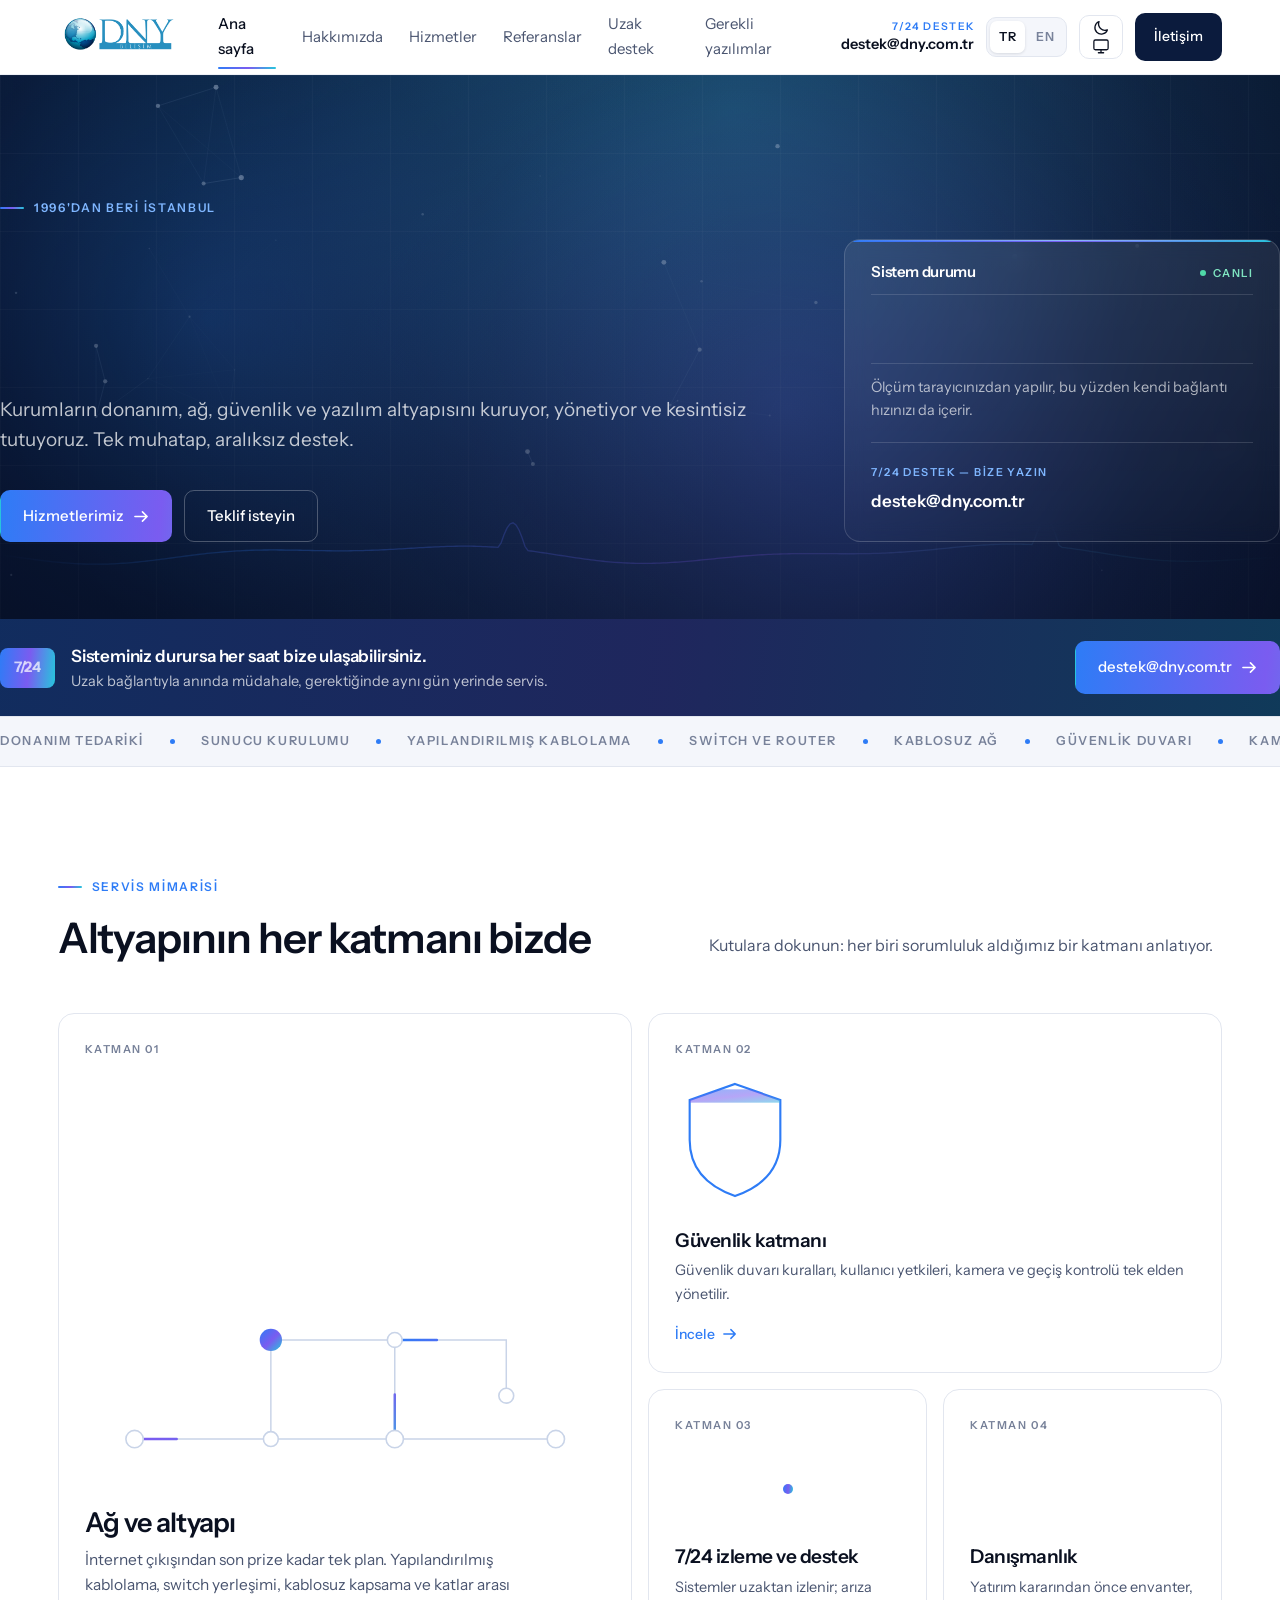
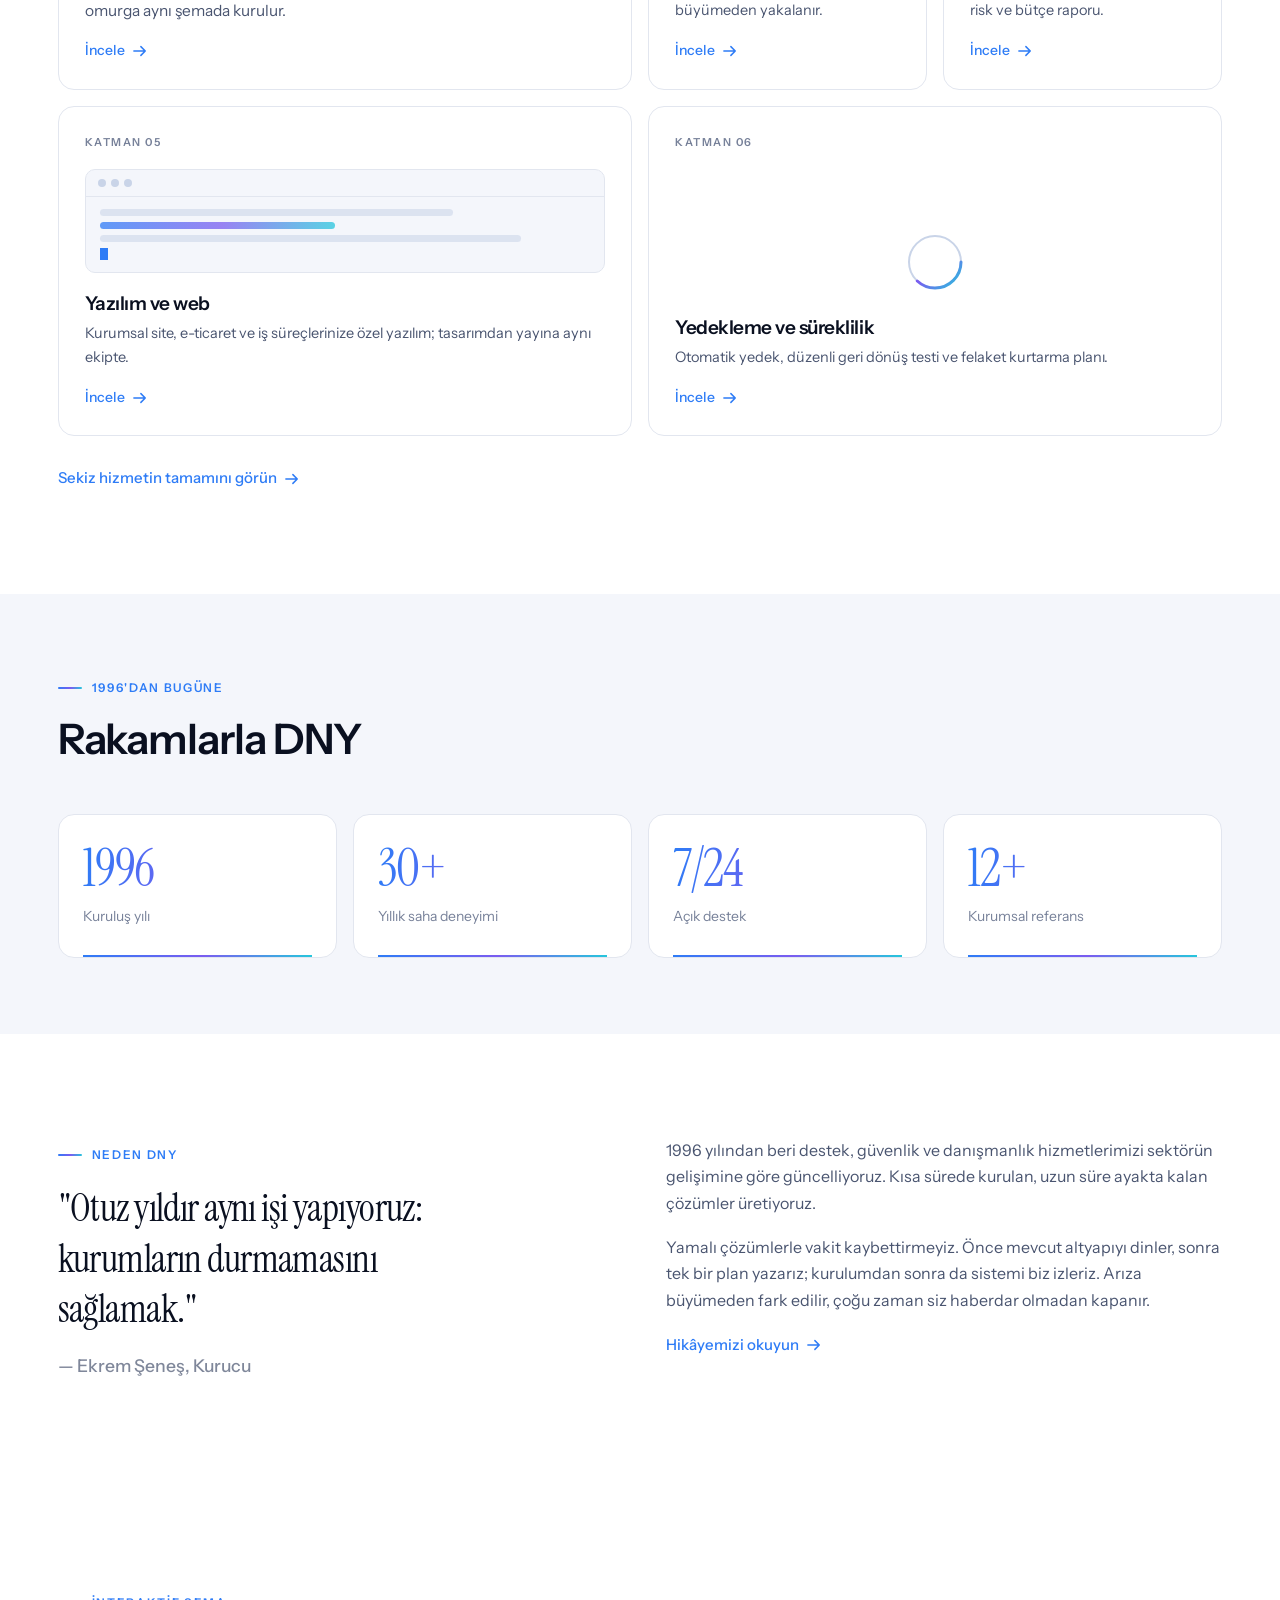
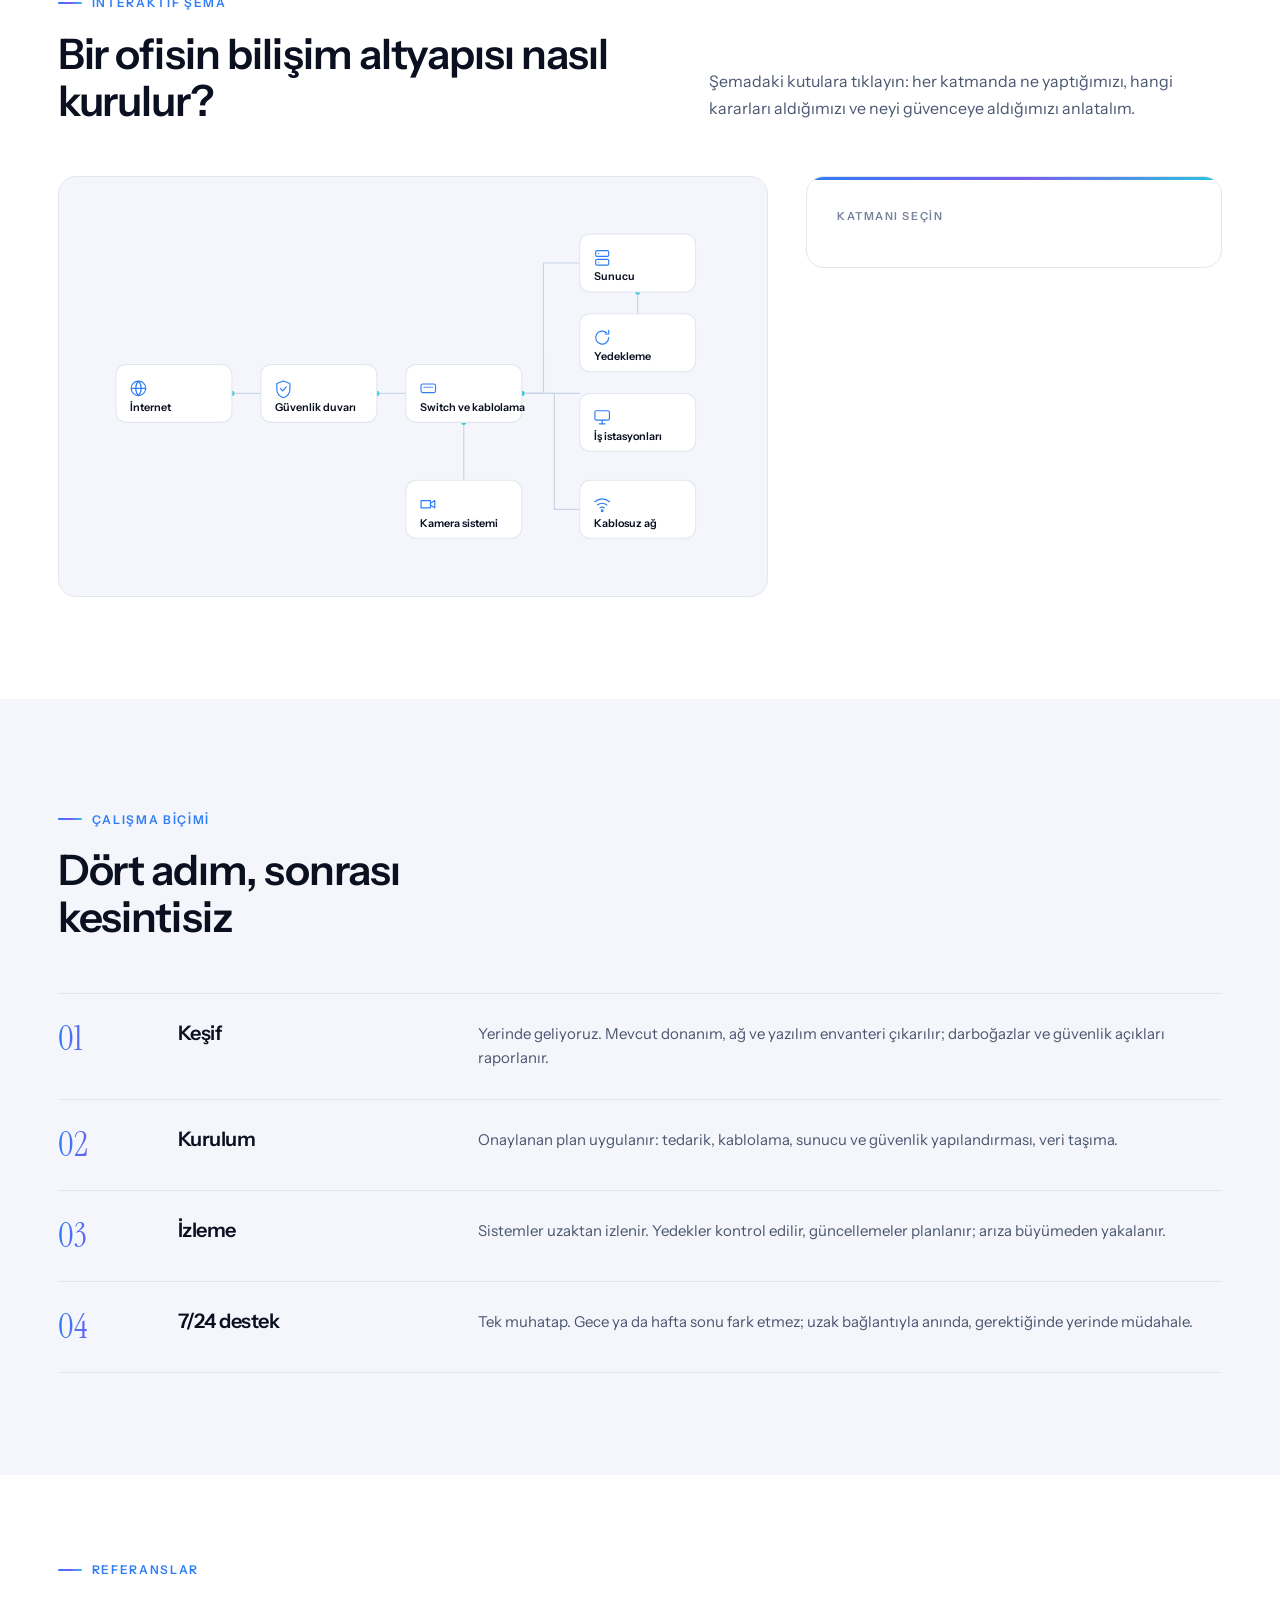
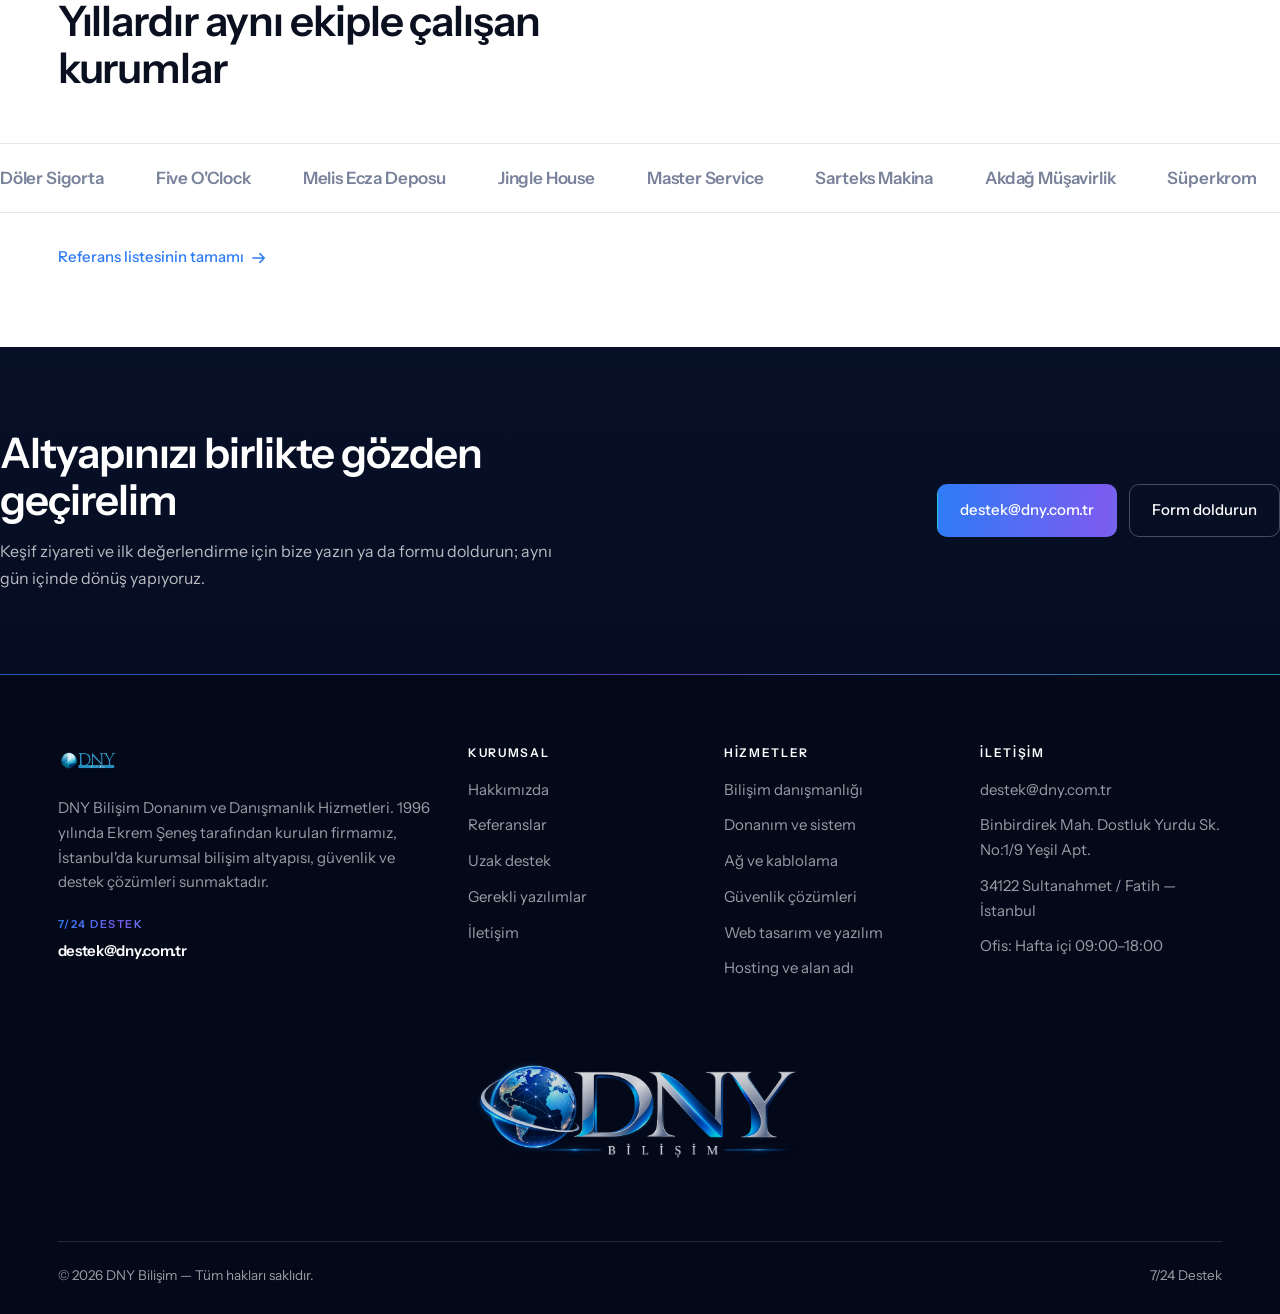
==== index.html @ bfa55104 "first commit" ====
<!DOCTYPE html>
<html lang="tr">
<head>
<meta charset="UTF-8">
<meta name="viewport" content="width=device-width, initial-scale=1, viewport-fit=cover">
<title>DNY Bilişim — Kurumsal bilişim, güvenlik ve destek çözümleri | İstanbul</title>
<meta name="description" content="1996'dan beri kurumların donanım, ağ, güvenlik ve yazılım altyapısını kuruyor, yönetiyor ve kesintisiz tutuyoruz. 7/24 teknik destek. İstanbul.">
<link rel="canonical" href="https://dny.com.tr/">
<link rel="alternate" hreflang="tr" href="https://dny.com.tr/">
<link rel="alternate" hreflang="en" href="https://dny.com.tr/?lang=en">
<link rel="alternate" hreflang="x-default" href="https://dny.com.tr/">
<meta property="og:title" content="DNY Bilişim — Başarılı işler, güvenle başlar">
<meta property="og:description" content="1996'dan beri kurumsal bilişim altyapısı, güvenlik ve 7/24 teknik destek.">
<meta property="og:type" content="website">
<meta name="color-scheme" content="light dark">
<script>(function(){var l=null;try{l=new URLSearchParams(location.search).get('lang')}catch(e){}
if(!l){try{l=localStorage.getItem('dny-lang')}catch(e){}}
if(l!=='en'&&l!=='tr'){l='tr'}
document.documentElement.setAttribute('lang',l);
if(l==='en'){document.documentElement.classList.add('i18n-wait');
setTimeout(function(){document.documentElement.classList.remove('i18n-wait')},1500)}})();</script>
<script>(function(){var m=null;try{m=localStorage.getItem('dny-theme')}catch(e){}
if(m!=='light'&&m!=='dark'){m='system'}
var d=m==='dark';
if(m==='system'){try{d=window.matchMedia('(prefers-color-scheme: dark)').matches}catch(e){d=false}}
var r=document.documentElement;r.setAttribute('data-theme-mode',m);r.setAttribute('data-theme',d?'dark':'light')})();</script>
<link rel="icon" href="assets/favicon.svg" type="image/svg+xml">
<link rel="preconnect" href="https://fonts.googleapis.com">
<link rel="preconnect" href="https://fonts.gstatic.com" crossorigin>
<link href="https://fonts.googleapis.com/css2?family=Instrument+Sans:ital,wght@0,400..700;1,400..700&family=Instrument+Serif:ital@0;1&display=swap" rel="stylesheet">
<link rel="stylesheet" href="assets/style.css">
</head>
<body>
<div class="progress"></div>

<header class="header">
  <div class="wrap header__in">
    <a href="index.html" class="brand" aria-label="DNY Bilişim — ana sayfa">
      <img src="assets/dny.png" alt="DNY Bilişim" style="height: 64px; width: auto;" data-logo data-logo-alt="assets/ardeko.png">
      <span class="brand__fallback" data-logo-fallback hidden><i></i>DNY</span>
    </a>
    <nav class="mainnav" aria-label="Ana menü">
      <a href="index.html" aria-current="page">Ana sayfa</a>
      <a href="hakkimizda.html">Hakkımızda</a>
      <a href="hizmetler.html">Hizmetler</a>
      <a href="referanslar.html">Referanslar</a>
      <a href="uzak-destek.html">Uzak destek</a>
      <a href="gerekli-yazilimlar.html">Gerekli yazılımlar</a>
    </nav>
    <div class="header__right">
      <a href="mailto:destek@dny.com.tr" class="header__mail"><span>7/24 destek</span>destek@dny.com.tr</a>
      <div class="langswitch" role="group" aria-label="Dil / Language">
        <button type="button" data-lang="tr" aria-pressed="true">TR</button>
        <button type="button" data-lang="en" aria-pressed="false">EN</button>
      </div>
      <button class="themetoggle" type="button" aria-label="Tema: sistem ayarı">
        <svg class="moon" viewBox="0 0 24 24" fill="none" stroke="currentColor" stroke-width="1.7" stroke-linecap="round" stroke-linejoin="round"><path d="M20.5 14.6A8.6 8.6 0 019.4 3.5a8.6 8.6 0 1011.1 11.1z"/></svg>
        <svg class="sys" viewBox="0 0 24 24" fill="none" stroke="currentColor" stroke-width="1.7" stroke-linecap="round" stroke-linejoin="round"><rect x="2.5" y="4" width="19" height="13" rx="2"/><path d="M8.5 21h7M12 17v4"/></svg>
        <svg class="sun" viewBox="0 0 24 24" fill="none" stroke="currentColor" stroke-width="1.7" stroke-linecap="round"><circle cx="12" cy="12" r="4.2"/><path d="M12 2.4v2.3M12 19.3v2.3M4.2 4.2l1.7 1.7M18.1 18.1l1.7 1.7M2.4 12h2.3M19.3 12h2.3M4.2 19.8l1.7-1.7M18.1 5.9l1.7-1.7"/></svg>
      </button>
      <a href="iletisim.html" class="btn btn--primary">İletişim</a>
      <button class="hamburger" aria-label="Menüyü aç" aria-expanded="false"><i></i><i></i><i></i></button>
    </div>
  </div>
</header>

<nav class="drawer" aria-label="Mobil menü">
  <a class="drawer__link" href="index.html">Ana sayfa <svg viewBox="0 0 16 16" fill="none"><path d="M1 8h13M9 3l5 5-5 5" stroke="currentColor" stroke-width="1.6" stroke-linecap="round" stroke-linejoin="round"/></svg></a>
  <a class="drawer__link" href="hakkimizda.html">Hakkımızda <svg viewBox="0 0 16 16" fill="none"><path d="M1 8h13M9 3l5 5-5 5" stroke="currentColor" stroke-width="1.6" stroke-linecap="round" stroke-linejoin="round"/></svg></a>
  <a class="drawer__link" href="hizmetler.html">Hizmetler <svg viewBox="0 0 16 16" fill="none"><path d="M1 8h13M9 3l5 5-5 5" stroke="currentColor" stroke-width="1.6" stroke-linecap="round" stroke-linejoin="round"/></svg></a>
  <a class="drawer__link" href="referanslar.html">Referanslar <svg viewBox="0 0 16 16" fill="none"><path d="M1 8h13M9 3l5 5-5 5" stroke="currentColor" stroke-width="1.6" stroke-linecap="round" stroke-linejoin="round"/></svg></a>
  <a class="drawer__link" href="uzak-destek.html">Uzak destek <svg viewBox="0 0 16 16" fill="none"><path d="M1 8h13M9 3l5 5-5 5" stroke="currentColor" stroke-width="1.6" stroke-linecap="round" stroke-linejoin="round"/></svg></a>
  <a class="drawer__link" href="gerekli-yazilimlar.html">Gerekli yazılımlar <svg viewBox="0 0 16 16" fill="none"><path d="M1 8h13M9 3l5 5-5 5" stroke="currentColor" stroke-width="1.6" stroke-linecap="round" stroke-linejoin="round"/></svg></a>
  <a class="drawer__link" href="iletisim.html">İletişim <svg viewBox="0 0 16 16" fill="none"><path d="M1 8h13M9 3l5 5-5 5" stroke="currentColor" stroke-width="1.6" stroke-linecap="round" stroke-linejoin="round"/></svg></a>
  <div class="drawer__foot">
    <a href="mailto:destek@dny.com.tr" class="btn btn--grad">7/24 destek: destek@dny.com.tr</a>
    <a href="iletisim.html" class="btn btn--ghost">Teklif isteyin</a>
  </div>
  <div class="drawer__meta">
    Binbirdirek Mah. Dostluk Yurdu Sk. No:1/9<br>
    34122 Sultanahmet / Fatih — İstanbul
  </div>
</nav>

<aside class="rail" aria-hidden="true">
  <div class="rail__line"></div>
  <div class="rail__fill"></div>
  <div class="rail__dot"></div>
  <div class="rail__sec"><b>Başlangıç</b></div>
</aside>

<main class="fade">

  <!-- KAHRAMAN -->
  <section class="hero on-dark" data-rail="Başlangıç">
    <canvas class="aurora" data-signal aria-hidden="true"></canvas>
    <div class="wrap hero__in">
      <div class="hero__grid">
        <div>
          <span class="eyebrow">1996'dan beri İstanbul</span>
          <h1><span class="mask"><span>Başarılı işler,</span></span><span class="mask mask--2"><span>güvenle başlar.</span></span></h1>
          <p class="lead">Kurumların donanım, ağ, güvenlik ve yazılım altyapısını kuruyor, yönetiyor ve kesintisiz tutuyoruz. Tek muhatap, aralıksız destek.</p>
          <div class="hero__cta">
            <a href="hizmetler.html" class="btn btn--grad">Hizmetlerimiz
              <svg viewBox="0 0 16 16" fill="none"><path d="M1 8h13M9 3l5 5-5 5" stroke="currentColor" stroke-width="1.7" stroke-linecap="round" stroke-linejoin="round"/></svg></a>
            <a href="iletisim.html" class="btn btn--ghost-light">Teklif isteyin</a>
          </div>
        </div>

        <aside class="hero__panel" data-reveal="150" data-status>
          <span class="scan" aria-hidden="true"></span>
          <div class="status__head">
            <h3>Sistem durumu</h3>
            <span class="status__live"><i></i>canlı</span>
          </div>
          <div class="status__rows"></div>
          <canvas class="status__chart" aria-hidden="true"></canvas>
          <p class="status__note">Ölçüm tarayıcınızdan yapılır, bu yüzden kendi bağlantı hızınızı da içerir.</p>
          <hr>
          <a class="mail" href="mailto:destek@dny.com.tr"><small>7/24 destek — bize yazın</small>destek@dny.com.tr</a>
        </aside>
      </div>
    </div>
  </section>

  <!-- 7/24 ŞERİDİ -->
  <section class="support">
    <div class="wrap support__in">
      <div class="support__txt">
        <span class="support__badge">7/24</span>
        <span>
          <strong>Sisteminiz durursa her saat bize ulaşabilirsiniz.</strong>
          <span>Uzak bağlantıyla anında müdahale, gerektiğinde aynı gün yerinde servis.</span>
        </span>
      </div>
      <a href="mailto:destek@dny.com.tr" class="btn btn--grad">destek@dny.com.tr
        <svg viewBox="0 0 16 16" fill="none"><path d="M1 8h13M9 3l5 5-5 5" stroke="currentColor" stroke-width="1.7" stroke-linecap="round" stroke-linejoin="round"/></svg></a>
    </div>
  </section>

  <div class="marquee marquee--tags" aria-hidden="true">
    <div class="marquee__track"><span>donanım tedariki</span><span>sunucu kurulumu</span><span>yapılandırılmış kablolama</span><span>switch ve router</span><span>kablosuz ağ</span><span>güvenlik duvarı</span><span>kamera sistemleri</span><span>geçiş kontrol</span><span>7/24 teknik destek</span><span>uzak bağlantı</span><span>yerinde servis</span><span>web tasarım</span><span>e-ticaret</span><span>kurumsal e-posta</span><span>hosting</span><span>alan adı</span><span>yedekleme</span><span>felaket kurtarma</span><span>donanım tedariki</span><span>sunucu kurulumu</span><span>yapılandırılmış kablolama</span><span>switch ve router</span><span>kablosuz ağ</span><span>güvenlik duvarı</span><span>kamera sistemleri</span><span>geçiş kontrol</span><span>7/24 teknik destek</span><span>uzak bağlantı</span><span>yerinde servis</span><span>web tasarım</span><span>e-ticaret</span><span>kurumsal e-posta</span><span>hosting</span><span>alan adı</span><span>yedekleme</span><span>felaket kurtarma</span></div>
  </div>

  <!-- BENTO SERVİS MİMARİSİ -->
  <section class="section" data-rail="Hizmetler">
    <div class="wrap">
      <div class="head head--split" data-reveal>
        <div>
          <span class="eyebrow">Servis mimarisi</span>
          <h2>Altyapının her katmanı bizde</h2>
        </div>
        <p>Kutulara dokunun: her biri sorumluluk aldığımız bir katmanı anlatıyor.</p>
      </div>

      <div class="bento">

        <article class="tile tile--hero" data-reveal>
          <span class="tile__badge">Katman 01</span>
          <div class="tile__art art-net">
            <svg viewBox="0 0 420 170" aria-hidden="true"><defs><linearGradient id="tileGrad" x1="0" y1="0" x2="1" y2="1"><stop offset="0%" stop-color="#2E7CF6"/><stop offset="52%" stop-color="#7A5CF0"/><stop offset="100%" stop-color="#26C6DC"/></linearGradient></defs>
              <path class="edge" d="M40 130 H150 V50 H250 V130 H380"/>
              <path class="edge" d="M150 130 H250"/>
              <path class="edge" d="M250 50 H340 V95"/>
              <path class="beam" d="M40 130 H150 V50 H250 V130 H380"/>
              <path class="beam b2" d="M150 130 H250"/>
              <path class="beam b3" d="M250 50 H340 V95"/>
              <circle class="ring" cx="150" cy="50" r="14"/>
              <circle class="nd" cx="40" cy="130" r="7"/>
              <circle class="nd core" cx="150" cy="50" r="9"/>
              <circle class="nd" cx="250" cy="130" r="7"/>
              <circle class="nd" cx="340" cy="95" r="6"/>
              <circle class="nd" cx="380" cy="130" r="7"/>
              <circle class="nd" cx="150" cy="130" r="6"/>
              <circle class="nd" cx="250" cy="50" r="6"/>
            </svg>
          </div>
          <div class="tile__body">
            <h3>Ağ ve altyapı</h3>
            <p>İnternet çıkışından son prize kadar tek plan. Yapılandırılmış kablolama, switch yerleşimi, kablosuz kapsama ve katlar arası omurga aynı şemada kurulur.</p>
            <a class="link-arrow" href="hizmetler.html#ag">İncele <svg viewBox="0 0 16 16" fill="none"><path d="M1 8h13M9 3l5 5-5 5" stroke="currentColor" stroke-width="1.7" stroke-linecap="round" stroke-linejoin="round"/></svg></a>
          </div>
        </article>

        <article class="tile tile--wide" data-reveal="60">
          <span class="tile__badge">Katman 02</span>
          <div class="tile__art art-shield" style="max-width:120px">
            <svg viewBox="0 0 90 100" aria-hidden="true"><defs><linearGradient id="shGrad" x1="0" y1="0" x2="1" y2="1"><stop offset="0%" stop-color="#2E7CF6"/><stop offset="52%" stop-color="#7A5CF0"/><stop offset="100%" stop-color="#26C6DC"/></linearGradient></defs>
              <clipPath id="shClip"><path d="M45 6l34 12v30c0 22-14 35-34 42C25 83 11 70 11 48V18z"/></clipPath>
              <path class="body" d="M45 6l34 12v30c0 22-14 35-34 42C25 83 11 70 11 48V18z"/>
              <g clip-path="url(#shClip)"><rect class="scanbar" x="0" y="10" width="90" height="10" fill="url(#shGrad)"/></g>
             <path class="tick" d="M31 50l10 10 19-20" />
            </svg>
          </div>
          <div class="tile__body">
            <h3>Güvenlik katmanı</h3>
            <p>Güvenlik duvarı kuralları, kullanıcı yetkileri, kamera ve geçiş kontrolü tek elden yönetilir.</p>
            <a class="link-arrow" href="hizmetler.html#guvenlik">İncele <svg viewBox="0 0 16 16" fill="none"><path d="M1 8h13M9 3l5 5-5 5" stroke="currentColor" stroke-width="1.7" stroke-linecap="round" stroke-linejoin="round"/></svg></a>
          </div>
        </article>

        <article class="tile" data-reveal="120">
          <span class="tile__badge">Katman 03</span>
          <div class="art-pulse" aria-hidden="true"><span></span><span></span><span></span><i></i></div>
          <div class="tile__body">
            <h3>7/24 izleme ve destek</h3>
            <p>Sistemler uzaktan izlenir; arıza büyümeden yakalanır.</p>
            <a class="link-arrow" href="hizmetler.html#destek">İncele <svg viewBox="0 0 16 16" fill="none"><path d="M1 8h13M9 3l5 5-5 5" stroke="currentColor" stroke-width="1.7" stroke-linecap="round" stroke-linejoin="round"/></svg></a>
          </div>
        </article>

        <article class="tile" data-reveal="180">
          <span class="tile__badge">Katman 04</span>
          <div class="art-bars" aria-hidden="true"><i></i><i></i><i></i><i></i><i></i></div>
          <div class="tile__body">
            <h3>Danışmanlık</h3>
            <p>Yatırım kararından önce envanter, risk ve bütçe raporu.</p>
            <a class="link-arrow" href="hizmetler.html#danismanlik">İncele <svg viewBox="0 0 16 16" fill="none"><path d="M1 8h13M9 3l5 5-5 5" stroke="currentColor" stroke-width="1.7" stroke-linecap="round" stroke-linejoin="round"/></svg></a>
          </div>
        </article>

        <article class="tile tile--wide" data-reveal="240">
          <span class="tile__badge">Katman 05</span>
          <div class="art-code" aria-hidden="true">
            <div class="bar"><i></i><i></i><i></i></div>
            <div class="lines"><span class="ln a"></span><span class="ln b"></span><span class="ln c"></span><span class="cur"></span></div>
          </div>
          <div class="tile__body">
            <h3>Yazılım ve web</h3>
            <p>Kurumsal site, e-ticaret ve iş süreçlerinize özel yazılım; tasarımdan yayına aynı ekipte.</p>
            <a class="link-arrow" href="hizmetler.html#web">İncele <svg viewBox="0 0 16 16" fill="none"><path d="M1 8h13M9 3l5 5-5 5" stroke="currentColor" stroke-width="1.7" stroke-linecap="round" stroke-linejoin="round"/></svg></a>
          </div>
        </article>

        <article class="tile tile--wide" data-reveal="300">
          <span class="tile__badge">Katman 06</span>
          <div class="art-loop" aria-hidden="true">
            <svg viewBox="0 0 70 70"><defs><linearGradient id="lpGrad" x1="0" y1="0" x2="1" y2="1"><stop offset="0%" stop-color="#2E7CF6"/><stop offset="52%" stop-color="#7A5CF0"/><stop offset="100%" stop-color="#26C6DC"/></linearGradient></defs>
              <circle class="ring2" cx="35" cy="35" r="26"/>
              <circle class="arc" cx="35" cy="35" r="26" stroke="url(#lpGrad)"/>
            </svg>
          </div>
          <div class="tile__body">
            <h3>Yedekleme ve süreklilik</h3>
            <p>Otomatik yedek, düzenli geri dönüş testi ve felaket kurtarma planı.</p>
            <a class="link-arrow" href="hizmetler.html#yedekleme">İncele <svg viewBox="0 0 16 16" fill="none"><path d="M1 8h13M9 3l5 5-5 5" stroke="currentColor" stroke-width="1.7" stroke-linecap="round" stroke-linejoin="round"/></svg></a>
          </div>
        </article>

      </div>

      <p style="margin-top:28px" data-reveal>
        <a class="link-arrow" href="hizmetler.html">Sekiz hizmetin tamamını görün <svg viewBox="0 0 16 16" fill="none"><path d="M1 8h13M9 3l5 5-5 5" stroke="currentColor" stroke-width="1.7" stroke-linecap="round" stroke-linejoin="round"/></svg></a>
      </p>
    </div>
  </section>

  <!-- METRİKLER -->
  <section class="section section--tight section--grey" data-rail="Rakamlarla DNY">
    <div class="wrap">
      <div class="head" data-reveal>
        <span class="eyebrow">1996'dan bugüne</span>
        <h2>Rakamlarla DNY</h2>
      </div>
      <div class="metrics">
        <div class="metric" data-reveal><b data-count="1996">1996</b><span>Kuruluş yılı</span></div>
        <div class="metric" data-reveal="60"><b data-count="30" data-suffix="+">30+</b><span>Yıllık saha deneyimi</span></div>
        <div class="metric" data-reveal="120"><b>7/24</b><span>Açık destek</span></div>
        <div class="metric" data-reveal="180"><b data-count="12" data-suffix="+">12+</b><span>Kurumsal referans</span></div>

        <!-- CANLI VERİ: yalnızca assets/status.js icinde UptimeRobot ayarlandiginda gorunur.
             Ayarlanmazsa bu kutu gizli kalir; uydurma bir oran gosterilmez. -->
        <div class="metric" data-live-uptime hidden>
          <b class="val">—</b><span>Kesintisiz çalışma oranı</span>
          <small>son 30 gün, izleme kaydından</small>
        </div>
      </div>
    </div>
  </section>

  <!-- NEDEN -->
  <section class="section" data-rail="Neden DNY">
    <div class="wrap">
      <div class="manifest">
  <div data-reveal>
    <span class="eyebrow">Neden DNY</span>
    <p class="quote words" data-words data-hi="durmamasını|stopping">"Otuz yıldır aynı işi yapıyoruz: kurumların durmamasını sağlamak."</p>
    <span style="display: block; margin-top: 1rem; font-weight: 500; opacity: 0.7; font-size: 1.1rem;">— Ekrem Şeneş, Kurucu</span>
  </div>
        <div class="manifest__body" data-reveal="100">
          <p>1996 yılından beri destek, güvenlik ve danışmanlık hizmetlerimizi sektörün gelişimine göre güncelliyoruz. Kısa sürede kurulan, uzun süre ayakta kalan çözümler üretiyoruz.</p>
          <p>Yamalı çözümlerle vakit kaybettirmeyiz. Önce mevcut altyapıyı dinler, sonra tek bir plan yazarız; kurulumdan sonra da sistemi biz izleriz. Arıza büyümeden fark edilir, çoğu zaman siz haberdar olmadan kapanır.</p>
          <p><a class="link-arrow" href="hakkimizda.html">Hikâyemizi okuyun
            <svg viewBox="0 0 16 16" fill="none"><path d="M1 8h13M9 3l5 5-5 5" stroke="currentColor" stroke-width="1.7" stroke-linecap="round" stroke-linejoin="round"/></svg></a></p>
        </div>
      </div>
    </div>
  </section>

  <!-- İNTERAKTİF ALTYAPI ŞEMASI -->
  <section class="section" data-rail="İnteraktif şema">
    <div class="wrap">
      <div class="head head--split" data-reveal>
        <div>
          <span class="eyebrow">İnteraktif şema</span>
          <h2>Bir ofisin bilişim altyapısı nasıl kurulur?</h2>
        </div>
        <p>Şemadaki kutulara tıklayın: her katmanda ne yaptığımızı, hangi kararları aldığımızı ve neyi güvenceye aldığımızı anlatalım.</p>
      </div>

      <div class="infra">
        <div class="infra__stage" data-reveal>
          <svg class="infra__map" viewBox="0 0 900 500" role="group" aria-label="Altyapı şeması">
        <path class="wire" d="M200 260 H240"/>
        <path class="wire" d="M400 260 H440"/>
        <path class="wire" d="M600 260 H630 V80 H680"/>
        <path class="wire" d="M600 260 H680"/>
        <path class="wire" d="M600 260 H645 V420 H680"/>
        <path class="wire" d="M520 300 V380"/>
        <path class="wire" d="M760 120 V150"/>
        <circle class="flow" r="3.5" style="offset-path:path('M200 260 H240');animation-delay:0.00s"/>
        <circle class="flow" r="3.5" style="offset-path:path('M400 260 H440');animation-delay:0.42s"/>
        <circle class="flow" r="3.5" style="offset-path:path('M600 260 H630 V80 H680');animation-delay:0.84s"/>
        <circle class="flow" r="3.5" style="offset-path:path('M600 260 H680');animation-delay:1.26s"/>
        <circle class="flow" r="3.5" style="offset-path:path('M600 260 H645 V420 H680');animation-delay:1.68s"/>
        <circle class="flow" r="3.5" style="offset-path:path('M520 300 V380');animation-delay:2.10s"/>
        <circle class="flow" r="3.5" style="offset-path:path('M760 120 V150');animation-delay:2.52s"/>
        <g class="infra__node" data-node="internet" tabindex="0" role="button" aria-label="İnternet">
          <rect class="glow" x="40" y="220" width="160" height="80" rx="14"/>
          <rect class="box" x="40" y="220" width="160" height="80" rx="14"/>
          <g class="ico" transform="translate(60,242)"><circle cx="11" cy="11" r="10"/><path d="M1 11h20M11 1c5 5 5 15 0 20M11 1C6 6 6 16 11 21"/></g>
          <text class="lbl" x="60" y="284">İnternet</text>
        </g>
        <g class="infra__node" data-node="firewall" tabindex="0" role="button" aria-label="Güvenlik duvarı">
          <rect class="glow" x="240" y="220" width="160" height="80" rx="14"/>
          <rect class="box" x="240" y="220" width="160" height="80" rx="14"/>
          <g class="ico" transform="translate(260,242)"><path d="M11 1l9 3.4v8.1c0 5.9-3.7 9.4-9 11.5-5.3-2.1-9-5.6-9-11.5V4.4z"/><path d="M7 11.5l3 3 5-5.5"/></g>
          <text class="lbl" x="260" y="284">Güvenlik duvarı</text>
        </g>
        <g class="infra__node" data-node="switch" tabindex="0" role="button" aria-label="Switch ve kablolama">
          <rect class="glow" x="440" y="220" width="160" height="80" rx="14"/>
          <rect class="box" x="440" y="220" width="160" height="80" rx="14"/>
          <g class="ico" transform="translate(460,242)"><rect x="1" y="5" width="20" height="12" rx="2.5"/><path d="M5 9.5h2M9 9.5h2M13 9.5h2M17 9.5h.01"/></g>
          <text class="lbl" x="460" y="284">Switch ve kablolama</text>
        </g>
        <g class="infra__node" data-node="camera" tabindex="0" role="button" aria-label="Kamera sistemi">
          <rect class="glow" x="440" y="380" width="160" height="80" rx="14"/>
          <rect class="box" x="440" y="380" width="160" height="80" rx="14"/>
          <g class="ico" transform="translate(460,402)"><path d="M1 6h13v10H1z"/><path d="M14 9.5l6-3.5v10l-6-3.5z"/></g>
          <text class="lbl" x="460" y="444">Kamera sistemi</text>
        </g>
        <g class="infra__node" data-node="server" tabindex="0" role="button" aria-label="Sunucu">
          <rect class="glow" x="680" y="40" width="160" height="80" rx="14"/>
          <rect class="box" x="680" y="40" width="160" height="80" rx="14"/>
          <g class="ico" transform="translate(700,62)"><rect x="2" y="1" width="18" height="8" rx="2"/><rect x="2" y="13" width="18" height="8" rx="2"/><path d="M6 5h.01M6 17h.01"/></g>
          <text class="lbl" x="700" y="104">Sunucu</text>
        </g>
        <g class="infra__node" data-node="backup" tabindex="0" role="button" aria-label="Yedekleme">
          <rect class="glow" x="680" y="150" width="160" height="80" rx="14"/>
          <rect class="box" x="680" y="150" width="160" height="80" rx="14"/>
          <g class="ico" transform="translate(700,172)"><path d="M20 11a9 9 0 11-3-6.7"/><path d="M20 1v5h-5"/></g>
          <text class="lbl" x="700" y="214">Yedekleme</text>
        </g>
        <g class="infra__node" data-node="clients" tabindex="0" role="button" aria-label="İş istasyonları">
          <rect class="glow" x="680" y="260" width="160" height="80" rx="14"/>
          <rect class="box" x="680" y="260" width="160" height="80" rx="14"/>
          <g class="ico" transform="translate(700,282)"><rect x="1" y="2" width="20" height="13" rx="2"/><path d="M7 20h8M11 15v5"/></g>
          <text class="lbl" x="700" y="324">İş istasyonları</text>
        </g>
        <g class="infra__node" data-node="wifi" tabindex="0" role="button" aria-label="Kablosuz ağ">
          <rect class="glow" x="680" y="380" width="160" height="80" rx="14"/>
          <rect class="box" x="680" y="380" width="160" height="80" rx="14"/>
          <g class="ico" transform="translate(700,402)"><path d="M1 7.5a15 15 0 0120 0M4.5 12a10 10 0 0113 0M8 16a5 5 0 016 0"/><circle cx="11" cy="20" r="1.2"/></g>
          <text class="lbl" x="700" y="444">Kablosuz ağ</text>
        </g>
          </svg>
          <div class="infra__chips">
        <button type="button" data-node="internet">İnternet</button>
        <button type="button" data-node="firewall">Güvenlik duvarı</button>
        <button type="button" data-node="switch">Switch ve kablolama</button>
        <button type="button" data-node="camera">Kamera sistemi</button>
        <button type="button" data-node="server">Sunucu</button>
        <button type="button" data-node="backup">Yedekleme</button>
        <button type="button" data-node="clients">İş istasyonları</button>
        <button type="button" data-node="wifi">Kablosuz ağ</button>
          </div>
        </div>

        <aside class="infra__panel" data-infra-panel data-reveal="80">
          <span class="infra__step">Katmanı seçin</span>
          <div data-infra-content></div>
        </aside>
      </div>
    </div>
  </section>

  <!-- SÜREÇ -->
  <section class="section section--grey" data-rail="Süreç">
    <div class="wrap">
      <div class="head" data-reveal>
        <span class="eyebrow">Çalışma biçimi</span>
        <h2>Dört adım, sonrası kesintisiz</h2>
      </div>
      <div class="steps">
        <div class="step" data-reveal>
          <span class="step__n">01</span>
          <h3>Keşif</h3>
          <p>Yerinde geliyoruz. Mevcut donanım, ağ ve yazılım envanteri çıkarılır; darboğazlar ve güvenlik açıkları raporlanır.</p>
        </div>
        <div class="step" data-reveal>
          <span class="step__n">02</span>
          <h3>Kurulum</h3>
          <p>Onaylanan plan uygulanır: tedarik, kablolama, sunucu ve güvenlik yapılandırması, veri taşıma.</p>
        </div>
        <div class="step" data-reveal>
          <span class="step__n">03</span>
          <h3>İzleme</h3>
          <p>Sistemler uzaktan izlenir. Yedekler kontrol edilir, güncellemeler planlanır; arıza büyümeden yakalanır.</p>
        </div>
        <div class="step" data-reveal>
          <span class="step__n">04</span>
          <h3>7/24 destek</h3>
          <p>Tek muhatap. Gece ya da hafta sonu fark etmez; uzak bağlantıyla anında, gerektiğinde yerinde müdahale.</p>
        </div>
      </div>
    </div>
  </section>

  <!-- REFERANSLAR -->
  <section class="section section--tight" data-rail="Referanslar">
    <div class="wrap">
      <div class="head" data-reveal>
        <span class="eyebrow">Referanslar</span>
        <h2>Yıllardır aynı ekiple çalışan kurumlar</h2>
      </div>
    </div>
    <div class="marquee" aria-hidden="true">
      <div class="marquee__track">
        <span>Döler Sigorta</span><span>Five O'Clock</span><span>Melis Ecza Deposu</span><span>Jingle House</span>
        <span>Master Service</span><span>Sarteks Makina</span><span>Akdağ Müşavirlik</span><span>Süperkrom</span><span>AR-VA</span>
        <span>Döler Sigorta</span><span>Five O'Clock</span><span>Melis Ecza Deposu</span><span>Jingle House</span>
        <span>Master Service</span><span>Sarteks Makina</span><span>Akdağ Müşavirlik</span><span>Süperkrom</span><span>AR-VA</span>
      </div>
    </div>
    <div class="wrap" style="margin-top:30px">
      <a class="link-arrow" href="referanslar.html">Referans listesinin tamamı
        <svg viewBox="0 0 16 16" fill="none"><path d="M1 8h13M9 3l5 5-5 5" stroke="currentColor" stroke-width="1.7" stroke-linecap="round" stroke-linejoin="round"/></svg></a>
    </div>
  </section>

  <!-- CTA -->
  <section class="cta on-dark" data-rail="İletişim">
    <canvas class="aurora" aria-hidden="true"></canvas>
    <div class="wrap cta__in">
      <div>
        <h2>Altyapınızı birlikte gözden geçirelim</h2>
        <p>Keşif ziyareti ve ilk değerlendirme için bize yazın ya da formu doldurun; aynı gün içinde dönüş yapıyoruz.</p>
      </div>
      <div class="cta__btns">
        <a href="mailto:destek@dny.com.tr" class="btn btn--grad">destek@dny.com.tr</a>
        <a href="iletisim.html" class="btn btn--ghost-light">Form doldurun</a>
      </div>
    </div>
  </section>

</main>

<footer class="footer">
  <div class="wrap">
    <div class="footer__grid">
      <div>
        <img src="assets/dny.png" alt="DNY Bilişim" style="height:32px;width:auto" data-logo data-logo-alt="assets/ardeko.png">
        <span class="brand__fallback" data-logo-fallback hidden><i></i>DNY</span>
        <p class="footer__about">DNY Bilişim Donanım ve Danışmanlık Hizmetleri. 1996 yılında Ekrem Şeneş tarafından kurulan firmamız, İstanbul'da kurumsal bilişim altyapısı, güvenlik ve destek çözümleri sunmaktadır.</p>
        <a href="mailto:destek@dny.com.tr" class="footer__mail"><small>7/24 destek</small>destek@dny.com.tr</a>
      </div>
      <div>
        <h4>Kurumsal</h4>
        <ul>
          <li><a href="hakkimizda.html">Hakkımızda</a></li>
          <li><a href="referanslar.html">Referanslar</a></li>
          <li><a href="uzak-destek.html">Uzak destek</a></li>
          <li><a href="gerekli-yazilimlar.html">Gerekli yazılımlar</a></li>
          <li><a href="iletisim.html">İletişim</a></li>
        </ul>
      </div>
      <div>
        <h4>Hizmetler</h4>
        <ul>
          <li><a href="hizmetler.html#danismanlik">Bilişim danışmanlığı</a></li>
          <li><a href="hizmetler.html#donanim">Donanım ve sistem</a></li>
          <li><a href="hizmetler.html#ag">Ağ ve kablolama</a></li>
          <li><a href="hizmetler.html#guvenlik">Güvenlik çözümleri</a></li>
          <li><a href="hizmetler.html#web">Web tasarım ve yazılım</a></li>
          <li><a href="hizmetler.html#hosting">Hosting ve alan adı</a></li>
        </ul>
      </div>
      <div>
        <h4>İletişim</h4>
        <ul>
          <li><a href="mailto:destek@dny.com.tr">destek@dny.com.tr</a></li>
          <li>Binbirdirek Mah. Dostluk Yurdu Sk. No:1/9 Yeşil Apt.</li>
          <li>34122 Sultanahmet / Fatih — İstanbul</li>
          <li>Ofis: Hafta içi 09:00–18:00</li>
        </ul>
      </div>
    </div>

    <div class="wordmark">
  <img src="assets/ardeko.png" alt="Ardeko" style="max-width:340px;width:100%;height:auto;margin:0 auto;opacity:.85">
</div>

    <div class="footer__bar">
      <span>© <span data-year>2026</span> DNY Bilişim — Tüm hakları saklıdır.</span>
      <span>7/24 Destek</span>
    </div>
  </div>
</footer>

<button class="totop" type="button" aria-label="Başa dön">
  <svg viewBox="0 0 16 16" fill="none"><path d="M8 14V2M3 7l5-5 5 5" stroke="currentColor" stroke-width="1.7" stroke-linecap="round" stroke-linejoin="round"/></svg>
</button>

<a href="mailto:destek@dny.com.tr" class="callbar">Destek için yazın — destek@dny.com.tr</a>

<script src="assets/i18n.js"></script>
<script src="assets/status.js"></script>
<script src="assets/main.js"></script>
</body>
</html>
---- assets/style.css ----
/* =========================================================
   DNY Bilişim — ortak stil dosyası
   Palet: derin lacivert taban + mavi/mor/camgöbeği gradyan aksan
   Tipografi: Instrument Sans (arayüz) + Instrument Serif (vurgu)
   ========================================================= */

:root{
  --navy-950:#04091A;
  --navy-900:#071129;
  --navy-800:#0B1B3D;
  --navy-700:#12275A;
  --navy-600:#1A3D85;

  --accent:#2E7CF6;
  --accent-2:#7A5CF0;
  --accent-3:#26C6DC;
  --grad:linear-gradient(96deg,#2E7CF6 0%,#7A5CF0 52%,#26C6DC 100%);

  --ink:#0A1020;
  --text:#4A5570;
  --text-soft:#78829A;
  --line:#E2E6EF;
  --line-soft:#EDF0F6;
  --bg:#FFFFFF;
  --bg-2:#F4F6FB;
  --surface:#FFFFFF;
  --header-bg:rgba(255,255,255,.9);
  --line-strong:#C9D4E8;
  --word-off:rgba(10,16,32,.15);
  --rail-line:rgba(120,132,158,.34);
  --shadow-card:0 16px 44px -24px rgba(11,27,61,.45);

  --sans:'Instrument Sans','Segoe UI',system-ui,-apple-system,sans-serif;
  --serif:'Instrument Serif','Times New Roman',Georgia,serif;

  --gut:clamp(20px,4.5vw,64px);
  --max:1280px;
  --r:10px;
  --ease:cubic-bezier(.25,1,.35,1);
}

*,*::before,*::after{box-sizing:border-box}
[hidden]{display:none !important}
html{-webkit-text-size-adjust:100%;scroll-behavior:smooth}
body{
  margin:0;background:var(--bg);color:var(--text);
  font-family:var(--sans);font-size:16px;font-weight:400;line-height:1.65;
  -webkit-font-smoothing:antialiased;overflow-x:hidden;
}
body.no-scroll{overflow:hidden}
img{max-width:100%;display:block}
a{color:inherit;text-decoration:none}
button,input,textarea,select{font:inherit;color:inherit}
h1,h2,h3,h4{color:var(--ink);margin:0;font-weight:600;letter-spacing:-.025em;line-height:1.12}
p{margin:0}
::selection{background:var(--accent);color:#fff}
:focus-visible{outline:2px solid var(--accent);outline-offset:3px;border-radius:3px}

/* ---------- düzen ---------- */
.wrap{width:100%;max-width:var(--max);margin-inline:auto;padding-inline:var(--gut);position:relative;z-index:2}
.section{padding:clamp(64px,8vw,112px) 0;position:relative}
.section--tight{padding:clamp(48px,6vw,80px) 0}
.section--grey{background:var(--bg-2)}
.sr-only{position:absolute;width:1px;height:1px;margin:-1px;padding:0;overflow:hidden;clip:rect(0 0 0 0);white-space:nowrap;border:0}

.eyebrow{
  display:inline-flex;align-items:center;gap:10px;
  font-size:12px;font-weight:600;letter-spacing:.14em;text-transform:uppercase;
  color:var(--accent);margin-bottom:18px;
}
.eyebrow::before{content:'';width:24px;height:2px;background:var(--grad);border-radius:2px}
.on-dark .eyebrow{color:#7FB6FF}

h1,.h1{font-size:clamp(32px,5.2vw,58px)}
h2,.h2{font-size:clamp(26px,3.6vw,42px)}
h3,.h3{font-size:clamp(18px,1.9vw,22px)}
.lead{font-size:clamp(16px,1.5vw,19px);line-height:1.6;max-width:62ch}

.head{max-width:44ch;margin-bottom:clamp(32px,4vw,52px)}
.head p{margin-top:16px}
.head--split{max-width:none;display:grid;gap:20px 48px;align-items:end}
@media(min-width:900px){.head--split{grid-template-columns:minmax(0,1fr) minmax(0,.85fr)}
  .head--split p{margin-top:0;padding-bottom:4px}}

/* ---------- butonlar ---------- */
.btn{
  display:inline-flex;align-items:center;justify-content:center;gap:10px;
  padding:13px 22px;border-radius:var(--r);border:1px solid transparent;
  font-size:15px;font-weight:500;cursor:pointer;position:relative;overflow:hidden;isolation:isolate;
  transition:background .25s,color .25s,border-color .25s,box-shadow .3s;
}
.btn svg{width:15px;height:15px;flex:none;transition:transform .3s var(--ease)}
.btn:hover svg{transform:translateX(3px)}
.btn--primary{background:var(--navy-800);color:#fff}
.btn--primary::before{content:'';position:absolute;inset:0;z-index:-1;background:var(--grad);
  opacity:0;transition:opacity .35s}
.btn--primary:hover::before{opacity:1}
.btn--grad{background:var(--grad);color:#fff;background-size:180% 100%;background-position:0% 50%;
  transition:background-position .6s var(--ease),box-shadow .35s}
.btn--grad:hover{background-position:100% 50%;box-shadow:0 10px 30px -12px rgba(46,124,246,.7)}
.btn--ghost{border-color:var(--line);color:var(--ink);background:var(--surface)}
.btn--ghost:hover{border-color:var(--accent);color:var(--accent)}
.btn--ghost-light{border-color:rgba(255,255,255,.26);color:#fff}
.btn--ghost-light:hover{border-color:#fff;background:rgba(255,255,255,.08)}
.btn--block{width:100%}

.link-arrow{display:inline-flex;align-items:center;gap:8px;color:var(--accent);
  font-weight:500;font-size:15px;position:relative}
.link-arrow::after{content:'';position:absolute;left:0;right:22px;bottom:-3px;height:1px;background:currentColor;
  transform:scaleX(0);transform-origin:left;transition:transform .35s var(--ease)}
.link-arrow:hover::after{transform:scaleX(1)}
.link-arrow svg{width:14px;height:14px;transition:transform .3s var(--ease)}
.link-arrow:hover svg{transform:translateX(3px)}

/* ---------- üst ilerleme çubuğu ---------- */
.progress{position:fixed;top:0;left:0;height:2px;width:0;background:var(--grad);z-index:120}

/* ---------- başlık / menü ---------- */
.header{
  position:sticky;top:0;z-index:100;background:var(--header-bg);
  backdrop-filter:blur(16px);border-bottom:1px solid var(--line-soft);
  transition:box-shadow .3s,border-color .3s;
}
.header.is-stuck{box-shadow:0 1px 22px rgba(7,17,41,.08);border-bottom-color:transparent}
.header__in{display:flex;align-items:center;justify-content:space-between;gap:20px;height:74px}
.brand{display:flex;align-items:center;gap:11px;flex:none}
.brand img{height:34px;width:auto}
.brand__fallback{display:flex;align-items:center;gap:9px;font-weight:700;font-size:21px;
  letter-spacing:-.03em;color:var(--navy-800)}
.brand__fallback i{width:8px;height:8px;background:var(--grad);border-radius:2px;display:block}
.brand__sub{font-size:11px;font-weight:600;letter-spacing:.16em;text-transform:uppercase;color:var(--text-soft)}
@media(max-width:560px){.brand__sub{display:none}}

.mainnav{display:none;align-items:center;gap:0}
@media(min-width:1160px){.mainnav{display:flex}}
.mainnav a{position:relative;padding:9px 13px;font-size:15px;color:var(--text);transition:color .25s}
.mainnav a::after{content:'';position:absolute;left:13px;right:13px;bottom:2px;height:2px;
  background:var(--grad);border-radius:2px;
  transform:scaleX(0);transform-origin:left;transition:transform .35s var(--ease)}
.mainnav a:hover{color:var(--ink)}
.mainnav a:hover::after,.mainnav a[aria-current="page"]::after{transform:scaleX(1)}
.mainnav a[aria-current="page"]{color:var(--ink);font-weight:500}

.header__right{display:flex;align-items:center;gap:12px}
.header__mail{display:none;font-size:14.5px;font-weight:600;color:var(--ink);text-align:right;line-height:1.3}
.header__mail span{display:block;font-size:10.5px;font-weight:600;letter-spacing:.13em;
  text-transform:uppercase;color:var(--accent);margin-bottom:2px}
@media(min-width:900px){.header__mail{display:block}}
.header .btn{padding:11px 18px;font-size:14px}
@media(max-width:680px){.header .btn--primary{display:none}}

.hamburger{display:grid;place-content:center;gap:5px;width:44px;height:44px;flex:none;
  background:var(--surface);border:1px solid var(--line);border-radius:var(--r);cursor:pointer}
@media(min-width:1160px){.hamburger{display:none}}
.hamburger i{display:block;width:17px;height:2px;background:var(--ink);border-radius:2px;
  transition:transform .35s var(--ease),opacity .2s}
.hamburger.is-open i:nth-child(1){transform:translateY(7px) rotate(45deg)}
.hamburger.is-open i:nth-child(2){opacity:0}
.hamburger.is-open i:nth-child(3){transform:translateY(-7px) rotate(-45deg)}

.drawer{position:fixed;inset:74px 0 0;z-index:99;background:var(--surface);padding:22px var(--gut) 40px;
  overflow-y:auto;transform:translateY(-12px);opacity:0;pointer-events:none;
  transition:opacity .3s,transform .35s var(--ease)}
.drawer.is-open{opacity:1;transform:none;pointer-events:auto}
.drawer a.drawer__link{display:flex;align-items:center;justify-content:space-between;
  padding:16px 0;border-bottom:1px solid var(--line-soft);
  font-size:19px;font-weight:500;color:var(--ink)}
.drawer a.drawer__link svg{width:15px;height:15px;color:var(--accent)}
.drawer__foot{margin-top:26px;display:grid;gap:12px}
.drawer__meta{margin-top:22px;font-size:14px;line-height:2}

/* ---------- animasyonlu arka plan ---------- */
.aurora{position:absolute;inset:0;width:100%;height:100%;z-index:0;display:block}
.on-dark{position:relative;background:var(--navy-900);color:rgba(255,255,255,.72);
  overflow:hidden;isolation:isolate}
.on-dark h1,.on-dark h2,.on-dark h3{color:#fff}
.on-dark::after{content:'';position:absolute;inset:0;z-index:1;pointer-events:none;
  background:linear-gradient(180deg,rgba(4,9,26,.15) 0%,rgba(4,9,26,.5) 100%)}

/* ---------- kahraman ---------- */
.hero__in{padding:clamp(66px,9vw,124px) 0 clamp(50px,6vw,78px)}
.hero h1{max-width:17ch}
.hero .lead{margin-top:22px;color:rgba(255,255,255,.75)}
.hero__cta{display:flex;flex-wrap:wrap;gap:12px;margin-top:34px}
.hero__grid{display:grid;gap:clamp(32px,5vw,60px)}
@media(min-width:1000px){.hero__grid{grid-template-columns:minmax(0,1.35fr) minmax(290px,.75fr);align-items:end}}

.hero__panel{border:1px solid rgba(255,255,255,.15);border-radius:16px;padding:26px;
  background:linear-gradient(180deg,rgba(255,255,255,.08),rgba(255,255,255,.02));
  backdrop-filter:blur(10px);position:relative;overflow:hidden}
.hero__panel::before{content:'';position:absolute;top:0;left:0;right:0;height:2px;background:var(--grad)}
.hero__panel .num{display:block;font-family:var(--serif);font-size:54px;line-height:1;margin-bottom:8px;
  background:var(--grad);-webkit-background-clip:text;background-clip:text;color:transparent}
.hero__panel h3{font-size:17px;margin-bottom:6px}
.hero__panel p{font-size:14.5px;color:rgba(255,255,255,.66)}
.hero__panel hr{border:0;border-top:1px solid rgba(255,255,255,.14);margin:20px 0}
.hero__panel .mail{color:#fff;font-weight:600;font-size:17px;display:inline-block;word-break:break-all}
.hero__panel .mail small{display:block;font-size:11px;font-weight:600;letter-spacing:.13em;
  text-transform:uppercase;color:#7FB6FF;margin-bottom:6px}

/* sayfa başlığı */
.pagehead__in{padding:clamp(48px,6.5vw,90px) 0 clamp(40px,5vw,66px)}
.pagehead h1{max-width:20ch}
.pagehead .lead{margin-top:18px;color:rgba(255,255,255,.72)}
.crumb{display:flex;align-items:center;gap:9px;font-size:13px;color:rgba(255,255,255,.55);margin-bottom:18px}
.crumb a:hover{color:#fff}
.crumb span{opacity:.5}

/* ---------- 7/24 şeridi ---------- */
.support{background:var(--navy-800);position:relative;overflow:hidden}
.support::before{content:'';position:absolute;inset:0;background:var(--grad);opacity:.18}
.support__in{position:relative;z-index:2;display:flex;flex-wrap:wrap;align-items:center;
  justify-content:space-between;gap:16px 32px;padding:22px 0}
.support__txt{display:flex;align-items:center;gap:16px;min-width:0}
.support__badge{flex:none;font-weight:700;font-size:18px;letter-spacing:-.02em;color:#fff;
  background:var(--grad);padding:8px 14px;border-radius:8px}
.support__txt strong{display:block;color:#fff;font-size:17px;font-weight:600;letter-spacing:-.01em}
.support__txt span{font-size:14.5px;color:rgba(255,255,255,.72)}

/* ---------- kartlar ---------- */
.grid{display:grid;gap:20px}
.grid--2{grid-template-columns:1fr}
.grid--3{grid-template-columns:1fr}
.grid--4{grid-template-columns:1fr}
@media(min-width:640px){.grid--2{grid-template-columns:repeat(2,1fr)}
  .grid--3{grid-template-columns:repeat(2,1fr)}.grid--4{grid-template-columns:repeat(2,1fr)}}
@media(min-width:1000px){.grid--3{grid-template-columns:repeat(3,1fr)}
  .grid--4{grid-template-columns:repeat(4,1fr)}}

.card{background:var(--surface);border:1px solid var(--line);border-radius:14px;padding:28px;
  display:flex;flex-direction:column;position:relative;isolation:isolate;overflow:hidden;
  transition:border-color .3s,box-shadow .35s var(--ease),transform .35s var(--ease)}
.card::before{content:'';position:absolute;inset:0;z-index:-1;opacity:0;transition:opacity .4s;
  background:radial-gradient(340px circle at var(--mx,50%) var(--my,0%),rgba(46,124,246,.1),transparent 70%)}
.card:hover::before{opacity:1}
.card::after{content:'';position:absolute;left:0;right:0;top:0;height:2px;background:var(--grad);
  transform:scaleX(0);transform-origin:left;transition:transform .45s var(--ease)}
.card:hover::after{transform:scaleX(1)}
.card:hover{border-color:var(--line-strong);box-shadow:var(--shadow-card);transform:translateY(-3px)}
.card__icon{width:44px;height:44px;border-radius:11px;display:grid;place-content:center;
  background:var(--bg-2);color:var(--accent);margin-bottom:22px;flex:none;
  transition:background .35s,color .35s}
.card:hover .card__icon{background:var(--grad);color:#fff}
.card__icon svg{width:22px;height:22px}
.card h3{margin-bottom:9px}
.card p{font-size:15px}
.card .link-arrow{margin-top:20px;align-self:flex-start}
.card--plain::after{display:none}
.card--plain:hover{transform:none;box-shadow:none;border-color:var(--line)}

/* rakamlar */
.stats{display:grid;gap:1px;background:var(--line);border:1px solid var(--line);border-radius:14px;overflow:hidden}
@media(min-width:560px){.stats{grid-template-columns:repeat(2,1fr)}}
@media(min-width:960px){.stats{grid-template-columns:repeat(4,1fr)}}
.stat{background:var(--surface);padding:30px 26px}
.stat b{display:block;font-family:var(--serif);font-weight:400;font-size:clamp(38px,4.6vw,54px);
  line-height:1;letter-spacing:-.02em;margin-bottom:10px;
  background:var(--grad);-webkit-background-clip:text;background-clip:text;color:transparent}
.stat span{font-size:14px;color:var(--text-soft);display:block}

/* süreç */
.steps{border-top:1px solid var(--line)}
.step{display:grid;gap:8px 40px;padding:28px 0;border-bottom:1px solid var(--line);align-items:start}
@media(min-width:860px){.step{grid-template-columns:80px minmax(0,260px) minmax(0,1fr)}}
.step__n{font-family:var(--serif);font-size:34px;line-height:1;
  background:var(--grad);-webkit-background-clip:text;background-clip:text;color:transparent}
.step h3{font-size:20px}
.step p{font-size:15px}

/* akordiyon */
.acc{border-top:1px solid var(--line)}
.acc__item{border-bottom:1px solid var(--line)}
.acc__btn{width:100%;display:flex;align-items:center;gap:20px;justify-content:space-between;
  background:none;border:0;padding:26px 0;cursor:pointer;text-align:left}
.acc__no{font-size:13px;font-weight:600;color:var(--text-soft);letter-spacing:.1em;flex:none;width:34px}
.acc__ttl{flex:1;min-width:0}
.acc__h{display:block;font-size:clamp(18px,2vw,23px);font-weight:600;color:var(--ink);
  letter-spacing:-.025em;line-height:1.14;transition:color .25s}
.acc__btn:hover .acc__h{color:var(--accent)}
.acc__p{display:block;font-size:14.5px;color:var(--text-soft);margin-top:5px;font-weight:400}
.acc__sign{flex:none;width:38px;height:38px;border:1px solid var(--line);border-radius:50%;
  display:grid;place-content:center;color:var(--accent);
  transition:background .3s,color .3s,border-color .3s}
.acc__btn:hover .acc__sign{background:var(--grad);border-color:transparent;color:#fff}
.acc__sign svg{width:14px;height:14px;transition:transform .35s var(--ease)}
.acc__item.is-open .acc__sign svg{transform:rotate(45deg)}
.acc__panel{overflow:hidden;height:0;transition:height .4s var(--ease)}
.acc__inner{padding:0 0 30px;display:grid;gap:24px 48px}
@media(min-width:860px){.acc__inner{grid-template-columns:54px minmax(0,1fr) minmax(0,1fr)}}
.acc__inner > span:empty{display:none}
.acc__inner ul{margin:0;padding-left:18px;display:grid;gap:8px;font-size:15px}
.acc__inner ul li::marker{color:var(--accent)}

/* referanslar */
.refs{display:grid;gap:1px;background:var(--line);border:1px solid var(--line);border-radius:14px;overflow:hidden}
@media(min-width:600px){.refs{grid-template-columns:repeat(2,1fr)}}
@media(min-width:960px){.refs{grid-template-columns:repeat(3,1fr)}}
.ref{background:var(--surface);padding:30px 26px;transition:background .3s;position:relative}
.ref::after{content:'';position:absolute;left:0;top:0;bottom:0;width:2px;background:var(--grad);
  transform:scaleY(0);transform-origin:top;transition:transform .4s var(--ease)}
.ref:hover::after{transform:scaleY(1)}
.ref:hover{background:var(--bg-2)}
.ref b{display:block;font-size:19px;font-weight:600;color:var(--ink);letter-spacing:-.02em;margin-bottom:7px}
.ref span{font-size:12.5px;font-weight:600;letter-spacing:.1em;text-transform:uppercase;color:var(--accent)}
.ref p{font-size:14.5px;margin-top:12px}

.marquee{overflow:hidden;border-block:1px solid var(--line);padding:20px 0;background:var(--surface)}
.marquee__track{display:flex;width:max-content;gap:52px;animation:slide 44s linear infinite}
.marquee:hover .marquee__track{animation-play-state:paused}
@keyframes slide{to{transform:translateX(-50%)}}
.marquee__track span{font-size:17px;font-weight:600;color:var(--text-soft);letter-spacing:-.01em;
  white-space:nowrap;transition:color .3s}
.marquee__track span:hover{color:var(--ink)}

/* alıntı / manifesto */
.quote{font-family:var(--serif);font-weight:400;font-size:clamp(23px,3.1vw,38px);
  line-height:1.34;letter-spacing:-.015em;color:var(--ink);max-width:22ch}
.quote em{font-style:italic;background:var(--grad);-webkit-background-clip:text;background-clip:text;color:transparent}
.manifest{display:grid;gap:clamp(28px,4vw,60px)}
@media(min-width:900px){.manifest{grid-template-columns:minmax(0,1fr) minmax(0,1fr);align-items:start}}
.manifest__body{display:grid;gap:18px;font-size:16px}

/* zaman çizelgesi */
.timeline{display:grid;gap:0;border-top:1px solid var(--line)}
.timeline__row{display:grid;gap:6px 32px;padding:22px 0;border-bottom:1px solid var(--line)}
@media(min-width:700px){.timeline__row{grid-template-columns:120px minmax(0,1fr)}}
.timeline__row b{font-family:var(--serif);font-size:22px;font-weight:400;
  background:var(--grad);-webkit-background-clip:text;background-clip:text;color:transparent}
.timeline__row p{font-size:15px}

/* ---------- gerekli yazılımlar ---------- */
.sw{display:grid;gap:20px}
@media(min-width:900px){.sw{grid-template-columns:repeat(2,1fr)}}
.sw__card{background:var(--surface);border:1px solid var(--line);border-radius:16px;padding:clamp(24px,3vw,34px);
  display:flex;flex-direction:column;position:relative;overflow:hidden;
  transition:border-color .3s,box-shadow .35s var(--ease)}
.sw__card:hover{border-color:var(--line-strong);box-shadow:var(--shadow-card)}
.sw__card::before{content:'';position:absolute;left:0;right:0;top:0;height:3px;background:var(--grad)}
.sw__brand{display:flex;align-items:center;gap:14px;min-height:46px;margin-bottom:22px;
  padding-bottom:20px;border-bottom:1px solid var(--line-soft);flex-wrap:wrap}
.sw__brand img{height:30px;width:auto}
.sw__wordmark{display:inline-flex;align-items:center;gap:10px;font-size:20px;font-weight:700;
  letter-spacing:-.03em;color:#0E8EE9}
.sw__wordmark i{width:24px;height:24px;border-radius:50%;border:3px solid currentColor;display:block;flex:none}
.sw__tag{margin-left:auto;font-size:11px;font-weight:600;letter-spacing:.1em;text-transform:uppercase;
  color:var(--text-soft);border:1px solid var(--line);border-radius:20px;padding:5px 11px;white-space:nowrap}
.sw__card h3{font-size:clamp(19px,2.1vw,24px);margin-bottom:10px}
.sw__card > p{font-size:15px;margin-bottom:20px}
.sw__meta{display:grid;gap:9px;margin-bottom:24px;font-size:14px;color:var(--text-soft)}
.sw__meta div{display:flex;gap:10px;align-items:flex-start}
.sw__meta svg{width:15px;height:15px;flex:none;margin-top:4px;color:var(--accent)}
.sw__dl{margin-top:auto;display:grid;gap:10px}
@media(min-width:520px){.sw__dl{grid-template-columns:repeat(2,1fr)}}
.sw__btn{display:flex;align-items:center;gap:11px;padding:13px 16px;border-radius:11px;
  border:1px solid var(--line);background:var(--bg-2);color:var(--ink);
  transition:border-color .28s,background .28s,transform .28s var(--ease)}
.sw__btn:hover{border-color:var(--accent);background:var(--surface);transform:translateY(-2px)}
.sw__btn .os{width:20px;height:20px;flex:none;color:var(--navy-700)}
.sw__btn span{min-width:0}
.sw__btn b{display:block;font-size:14.5px;font-weight:600;line-height:1.25}
.sw__btn small{display:block;font-size:11.5px;color:var(--text-soft);font-weight:500}
.sw__btn .dl{width:14px;height:14px;margin-left:auto;flex:none;color:var(--accent)}
.notice{border:1px solid var(--line);border-left:3px solid var(--accent);border-radius:0 12px 12px 0;
  background:var(--bg-2);padding:20px 24px;font-size:14.5px;line-height:1.7}
.notice strong{color:var(--ink)}

/* ---------- iletişim ---------- */
.contact{display:grid;gap:clamp(32px,4vw,56px)}
@media(min-width:940px){.contact{grid-template-columns:minmax(0,.9fr) minmax(0,1.1fr)}}
.info{border-top:1px solid var(--line)}
.info__row{padding:22px 0;border-bottom:1px solid var(--line)}
.info__row h4{font-size:12px;font-weight:600;letter-spacing:.14em;text-transform:uppercase;
  color:var(--text-soft);margin-bottom:9px}
.info__row a,.info__row p{font-size:17px;color:var(--ink);line-height:1.55}
.info__row a{font-weight:600;border-bottom:1px solid transparent;
  transition:border-color .25s,color .25s;word-break:break-word}
.info__row a:hover{color:var(--accent);border-bottom-color:var(--accent)}
.info__row .hours{display:grid;gap:6px;font-size:15.5px;color:var(--text)}
.info__row .hours strong{color:var(--ink)}
.tag{display:inline-block;background:var(--grad);color:#fff;font-size:11.5px;font-weight:700;
  letter-spacing:.08em;text-transform:uppercase;padding:4px 10px;border-radius:5px;margin-left:8px}
.copy{margin-left:10px;font-size:12px;font-weight:600;letter-spacing:.06em;text-transform:uppercase;
  background:none;border:1px solid var(--line);border-radius:20px;padding:4px 11px;cursor:pointer;
  color:var(--text-soft);transition:color .25s,border-color .25s;vertical-align:2px}
.copy:hover{color:var(--accent);border-color:var(--accent)}

.form{background:var(--bg-2);border:1px solid var(--line);border-radius:16px;padding:clamp(24px,3vw,36px)}
.form__row{display:grid;gap:18px}
@media(min-width:600px){.form__row--2{grid-template-columns:1fr 1fr}}
.field{display:grid;gap:7px;margin-bottom:18px}
.field label{font-size:13px;font-weight:600;color:var(--ink)}
.field label i{font-style:normal;color:var(--accent)}
.field input,.field textarea,.field select{width:100%;background:var(--surface);border:1px solid var(--line);
  border-radius:9px;padding:13px 14px;font-size:15px;
  transition:border-color .25s,box-shadow .25s;resize:vertical}
.field input:focus,.field textarea:focus,.field select:focus{
  outline:none;border-color:var(--accent);box-shadow:0 0 0 3px rgba(46,124,246,.12)}
.field.has-error input,.field.has-error textarea{border-color:#D94A4A}
.field__err{font-size:13px;color:#D94A4A;display:none}
.field.has-error .field__err{display:block}
.form__note{font-size:13.5px;color:var(--text-soft);margin-top:14px;line-height:1.6}
.form__ok{display:none;margin-top:16px;padding:14px 16px;border-radius:9px;
  background:var(--surface);border:1px solid var(--line);font-size:14.5px;color:var(--ink)}
.form__ok.is-on{display:block}

.map{border:1px solid var(--line);border-radius:14px;overflow:hidden;height:340px;background:var(--bg-2)}
.map iframe{width:100%;height:100%;border:0;display:block}

/* CTA bandı */
.cta__in{padding:clamp(52px,6.5vw,88px) 0;display:grid;gap:26px 48px;align-items:center}
@media(min-width:900px){.cta__in{grid-template-columns:minmax(0,1fr) auto}}
.cta h2{max-width:20ch}
.cta p{margin-top:14px;max-width:52ch}
.cta__btns{display:flex;flex-wrap:wrap;gap:12px}

/* ---------- alt bilgi ---------- */
.footer{background:var(--navy-950);color:rgba(255,255,255,.6);
  padding-top:clamp(48px,6vw,72px);position:relative;overflow:hidden}
.footer::before{content:'';position:absolute;top:0;left:0;right:0;height:1px;background:var(--grad);opacity:.7}
.footer__grid{display:grid;gap:36px;position:relative;z-index:2}
@media(min-width:760px){.footer__grid{grid-template-columns:1.5fr 1fr 1fr}}
@media(min-width:1060px){.footer__grid{grid-template-columns:1.7fr 1fr 1fr 1.1fr}}
.footer h4{color:#fff;font-size:12px;font-weight:600;letter-spacing:.14em;
  text-transform:uppercase;margin-bottom:18px}
.footer ul{margin:0;padding:0;list-style:none;display:grid;gap:11px}
.footer li{font-size:15px}
.footer a{font-size:15px;transition:color .25s}
.footer a:hover{color:#fff}
.footer__about{font-size:15px;max-width:38ch;margin:18px 0 20px}
.footer .brand__fallback{color:#fff}
.footer__mail{color:#fff;font-size:19px;font-weight:600;letter-spacing:-.02em;
  display:inline-block;word-break:break-all}
.footer__mail small{display:block;font-size:11px;font-weight:600;letter-spacing:.14em;
  text-transform:uppercase;margin-bottom:6px;
  background:var(--grad);-webkit-background-clip:text;background-clip:text;color:transparent}
.footer__bar{position:relative;z-index:2;margin-top:clamp(40px,5vw,60px);
  border-top:1px solid rgba(255,255,255,.12);padding:22px 0 28px;
  display:flex;flex-wrap:wrap;gap:10px 24px;justify-content:space-between;font-size:13.5px}

/* mobil sabit iletişim butonu */
.callbar{position:fixed;left:16px;right:16px;bottom:16px;z-index:90;
  display:flex;align-items:center;justify-content:center;gap:10px;
  background:var(--navy-900);color:#fff;border-radius:12px;padding:15px;
  font-weight:600;font-size:14.5px;box-shadow:0 12px 36px -14px rgba(4,9,26,.8);
  transform:translateY(130%);transition:transform .4s var(--ease)}
.callbar::before{content:'7/24';font-size:11px;font-weight:700;letter-spacing:.08em;
  background:var(--grad);padding:4px 8px;border-radius:5px}
.callbar.is-on{transform:none}
@media(min-width:860px){.callbar{display:none}}

/* ---------- görünüme girme ---------- */
[data-reveal]{opacity:0;transform:translateY(18px);
  transition:opacity .7s var(--ease),transform .8s var(--ease)}
[data-reveal].is-in{opacity:1;transform:none}

/* sayfa geçişi */
.fade{opacity:1;transition:opacity .25s ease}
body.is-leaving .fade{opacity:0}

@media (prefers-reduced-motion:reduce){
  *,*::before,*::after{animation-duration:.001ms!important;animation-iteration-count:1!important;
    transition-duration:.001ms!important;scroll-behavior:auto!important}
  [data-reveal]{opacity:1;transform:none}
}

/* ---------- tema düğmesi ---------- */
.themetoggle{
  display:grid;place-content:center;width:44px;height:44px;flex:none;cursor:pointer;
  background:var(--surface);border:1px solid var(--line);border-radius:var(--r);
  color:var(--ink);transition:border-color .25s,color .25s,background .25s;
}
.themetoggle:hover{border-color:var(--accent);color:var(--accent)}
.themetoggle svg{width:18px;height:18px}
.themetoggle .sun{display:none}
[data-theme="dark"] .themetoggle .sun{display:block}
[data-theme="dark"] .themetoggle .moon{display:none}

/* ---------- koyu tema ---------- */
html{color-scheme:light}
html[data-theme="dark"]{color-scheme:dark}
[data-theme="dark"]{
  --ink:#EAEFFA;
  --text:#9AA5C0;
  --text-soft:#77839F;
  --line:rgba(255,255,255,.10);
  --line-soft:rgba(255,255,255,.07);
  --line-strong:rgba(255,255,255,.24);
  --bg:#0A1122;
  --bg-2:#0E162B;
  --surface:#101A33;
  --header-bg:rgba(10,17,34,.86);
  --shadow-card:0 18px 46px -26px rgba(0,0,0,.9);
  --accent:#6FA6FF;
  --word-off:rgba(234,239,250,.17);
  --rail-line:rgba(160,176,208,.28);
}
[data-theme="dark"] .header.is-stuck{box-shadow:0 1px 26px rgba(0,0,0,.5)}
[data-theme="dark"] .on-dark{background:var(--navy-950)}
[data-theme="dark"] .support{background:var(--navy-950)}
[data-theme="dark"] .footer{background:#050A17}
[data-theme="dark"] .brand__fallback{color:var(--ink)}
[data-theme="dark"] .map{filter:brightness(.92) saturate(.9)}
[data-theme="dark"] .field input::placeholder,
[data-theme="dark"] .field textarea::placeholder{color:var(--text-soft)}
[data-theme="dark"] .marquee{background:var(--bg)}
[data-theme="dark"] .refs,[data-theme="dark"] .stats{background:var(--line)}

/* =========================================================
   MOBİL İNCE AYARLAR
   ========================================================= */
img,svg,video{height:auto;max-width:100%}
body{overflow-wrap:break-word}
.drawer{overscroll-behavior:contain}
.copy{min-height:32px;padding:7px 12px}
.callbar{bottom:calc(16px + env(safe-area-inset-bottom))}

/* sabit alt buton içeriği kapatmasın */
@media(max-width:859px){
  .footer__bar{padding-bottom:calc(98px + env(safe-area-inset-bottom))}
}

/* dokunmatik: hover efektleri takılı kalmasın */
@media(hover:none){
  .card:hover{transform:none;box-shadow:none;border-color:var(--line)}
  .card:hover::after{transform:scaleX(0)}
  .card:hover::before{opacity:0}
  .sw__card:hover{box-shadow:none;border-color:var(--line)}
  .sw__btn:hover{transform:none}
  .ref:hover{background:var(--surface)}
  .ref:hover::after{transform:scaleY(0)}
  .marquee__track{animation-duration:64s}
}

@media(max-width:640px){
  /* iOS Safari, 16px altındaki alanlara odaklanınca sayfayı yakınlaştırır */
  .field input,.field textarea,.field select{font-size:16px}
  .hero__cta .btn,.cta__btns .btn,.support__in .btn,.drawer__foot .btn{width:100%}
  .hero__cta,.cta__btns{width:100%}
  .support__in{align-items:flex-start}
  .map{height:260px}
  .card{padding:24px}
  .stat{padding:26px 22px}
  .ref{padding:26px 22px}
  .acc__btn{gap:12px;padding:22px 0}
  .acc__no{width:26px;font-size:12px}
  .acc__sign{width:34px;height:34px}
  .info__row a{font-size:16px}
  .sw__tag{margin-left:0}
  .notice{padding:18px 20px;border-radius:0 10px 10px 0}
}

@media(max-width:400px){
  .header__in{gap:10px}
  .header .btn{padding:10px 14px;font-size:13.5px}
  .brand{gap:8px}
  .brand img{height:30px}
  .brand__fallback{font-size:19px}
  .themetoggle,.hamburger{width:42px;height:42px}
  .callbar{font-size:13.5px;padding:14px 12px}
}

/* ---------- dil değiştirici ---------- */
html.i18n-wait{visibility:hidden}
.langswitch{display:flex;align-items:center;gap:2px;flex:none;padding:3px;
  background:var(--bg-2);border:1px solid var(--line);border-radius:var(--r)}
.langswitch button{
  border:0;background:none;cursor:pointer;padding:6px 9px;border-radius:7px;
  font-size:12.5px;font-weight:600;letter-spacing:.04em;color:var(--text-soft);
  transition:background .25s,color .25s;
}
.langswitch button:hover{color:var(--ink)}
.langswitch button.is-on{background:var(--surface);color:var(--ink);
  box-shadow:0 1px 3px rgba(10,16,32,.12)}
[data-theme="dark"] .langswitch button.is-on{box-shadow:none;background:var(--navy-700)}
@media(max-width:520px){
  .langswitch{padding:2px}
  .langswitch button{padding:6px 7px;font-size:12px}
}

/* =========================================================
   GERİ GETİRİLEN ÖĞELER
   ========================================================= */

/* --- 3. sol sinyal rayı --- */
.rail{position:fixed;left:0;top:0;bottom:0;width:64px;z-index:80;
  display:none;pointer-events:none;padding:128px 0 44px}
@media(min-width:1480px){.rail{display:block}}
.rail__line{position:absolute;left:31px;top:128px;bottom:44px;width:1px;background:var(--rail-line)}
.rail__fill{position:absolute;left:31px;top:128px;width:1px;background:var(--grad);height:0}
.rail__dot{position:absolute;left:31px;top:128px;width:9px;height:9px;margin-left:-4px;border-radius:50%;
  background:var(--accent-3);box-shadow:0 0 0 4px rgba(38,198,220,.16),0 0 18px 3px rgba(38,198,220,.45)}
.rail__pct{position:absolute;top:96px;left:0;width:64px;text-align:center;
  font-size:10.5px;font-weight:600;letter-spacing:.12em;color:var(--text-soft);font-variant-numeric:tabular-nums}
.rail__sec{position:absolute;bottom:44px;left:0;width:64px;text-align:center}
.rail__sec b{display:inline-block;writing-mode:vertical-rl;transform:rotate(180deg);
  font-size:10.5px;font-weight:600;letter-spacing:.26em;text-transform:uppercase;color:var(--text-soft)}

/* --- 6. kelime kelime aydınlanma --- */
.words .w{color:var(--word-off);transition:color .5s var(--ease),text-shadow .5s}
.words .w.on{color:var(--ink)}
.words .w.hi{background:none;-webkit-text-fill-color:currentColor}
.words .w.hi.on{background:var(--grad);-webkit-background-clip:text;background-clip:text;
  -webkit-text-fill-color:transparent;color:transparent}

/* --- 7. nabız atan ikonlar --- */
@keyframes iconPulse{0%,100%{opacity:.3}50%{opacity:1}}
.card__icon .pulse{transform-box:fill-box;transform-origin:center}
.card:hover .card__icon .pulse{animation:iconPulse 1.5s var(--ease) infinite}

/* --- 9. anahtar kelime şeridi --- */
.marquee--tags{background:var(--bg-2);padding:14px 0}
.marquee--tags .marquee__track{gap:0;animation-duration:56s}
.marquee--tags span{display:inline-flex;align-items:center;gap:26px;padding-right:26px;
  font-size:12.5px;font-weight:600;letter-spacing:.13em;text-transform:uppercase;color:var(--text-soft)}
.marquee--tags span::after{content:'';width:5px;height:5px;border-radius:50%;background:var(--accent);flex:none}
.marquee--tags span:hover{color:var(--ink)}

/* --- 10. alt bilgi wordmark --- */
.wordmark{margin-top:clamp(40px,5vw,64px);line-height:.8;overflow:hidden;position:relative;z-index:2}
.wordmark svg{width:100%;height:auto;display:block}

/* --- 11. başlık maske animasyonu --- */
.mask{display:block;overflow:hidden;padding-bottom:.06em}
.mask > span{display:block;transform:translateY(108%);transition:transform 1s var(--ease)}
.is-ready .mask > span{transform:none}
.is-ready .mask--2 > span{transition-delay:.09s}

/* --- 12. yukarı çık --- */
.totop{position:fixed;right:20px;bottom:20px;z-index:88;width:48px;height:48px;border-radius:50%;
  display:grid;place-content:center;cursor:pointer;color:#fff;border:0;background:var(--navy-800);
  opacity:0;transform:translateY(14px) scale(.85);pointer-events:none;
  transition:opacity .35s,transform .45s var(--ease),background .3s;
  box-shadow:0 10px 30px -14px rgba(4,9,26,.8)}
.totop svg{width:16px;height:16px}
.totop:hover{background:var(--accent)}
.totop.is-on{opacity:1;transform:none;pointer-events:auto}
@media(max-width:859px){.totop{width:44px;height:44px;right:16px;
  bottom:calc(80px + env(safe-area-inset-bottom))}}

/* --- 14. tarama çizgisi + 4. durum paneli --- */
.hero__panel{padding-top:24px}
.hero__panel .scan{position:absolute;left:0;right:0;top:0;height:1px;pointer-events:none;
  background:linear-gradient(90deg,transparent,rgba(140,200,255,.85),transparent);
  animation:scanMove 6s linear infinite}
@keyframes scanMove{0%{transform:translateY(0);opacity:0}
  8%{opacity:1}88%{opacity:1}100%{transform:translateY(300px);opacity:0}}

.status__head{display:flex;align-items:center;justify-content:space-between;gap:12px;
  padding-bottom:12px;margin-bottom:4px;border-bottom:1px solid rgba(255,255,255,.13)}
.status__head h3{font-size:15px;margin:0}
.status__live{display:inline-flex;align-items:center;gap:7px;font-size:11px;font-weight:600;
  letter-spacing:.13em;text-transform:uppercase;color:#7FE3C0}
.status__live i{width:6px;height:6px;border-radius:50%;background:#4FD9A8;
  box-shadow:0 0 0 0 rgba(79,217,168,.6);animation:blip 2.4s infinite}
@keyframes blip{0%{box-shadow:0 0 0 0 rgba(79,217,168,.5)}
  70%{box-shadow:0 0 0 8px rgba(79,217,168,0)}100%{box-shadow:0 0 0 0 rgba(79,217,168,0)}}
.status__rows{display:grid}
.status__row{display:grid;grid-template-columns:1fr auto auto;gap:12px;align-items:center;
  padding:10px 0;border-bottom:1px dashed rgba(255,255,255,.09);font-size:13.5px}
.status__row:last-child{border-bottom:0}
.status__row .lbl{color:rgba(255,255,255,.72);min-width:0;overflow:hidden;text-overflow:ellipsis;white-space:nowrap}
.status__row .ms{color:#8FD4F0;font-variant-numeric:tabular-nums;min-width:54px;text-align:right;font-weight:600}
.status__row .dot{width:7px;height:7px;border-radius:50%;background:#4FD9A8;box-shadow:0 0 8px #4FD9A8}
.status__row .dot.is-down{background:#FF7A7A;box-shadow:0 0 8px #FF7A7A}
.status__row .dot.is-wait{background:rgba(255,255,255,.3);box-shadow:none}
.status__chart{display:block;width:100%;height:38px;margin-top:14px}
.status__note{margin-top:12px;padding-top:12px;border-top:1px solid rgba(255,255,255,.13);
  font-size:11.5px;line-height:1.6;color:rgba(255,255,255,.5)}

/* =========================================================
   BENTO SERVİS MİMARİSİ
   ========================================================= */
.bento{display:grid;gap:16px;grid-template-columns:1fr}
@media(min-width:680px){.bento{grid-template-columns:repeat(2,1fr)}}
@media(min-width:1060px){.bento{grid-template-columns:repeat(4,1fr);grid-auto-rows:minmax(180px,auto)}}

.tile{
  position:relative;isolation:isolate;overflow:hidden;display:flex;flex-direction:column;
  background:var(--surface);border:1px solid var(--line);border-radius:16px;
  padding:26px;min-height:200px;
  transition:border-color .3s,box-shadow .4s var(--ease),transform .4s var(--ease);
}
.tile::before{content:'';position:absolute;inset:0;z-index:-2;opacity:0;transition:opacity .45s;
  background:radial-gradient(420px circle at var(--mx,50%) var(--my,0%),rgba(46,124,246,.13),transparent 70%)}
.tile::after{content:'';position:absolute;left:0;right:0;top:0;height:2px;background:var(--grad);
  transform:scaleX(0);transform-origin:left;transition:transform .5s var(--ease)}
.tile:hover{border-color:var(--line-strong);box-shadow:var(--shadow-card);transform:translateY(-3px)}
.tile:hover::before{opacity:1}
.tile:hover::after{transform:scaleX(1)}
@media(hover:none){.tile:hover{transform:none;box-shadow:none;border-color:var(--line)}
  .tile:hover::after{transform:scaleX(0)}}

@media(min-width:1060px){
  .tile--hero{grid-column:span 2;grid-row:span 2}
  .tile--wide{grid-column:span 2}
}
@media(min-width:680px) and (max-width:1059px){
  .tile--hero{grid-column:span 2}
}

.tile__badge{font-size:11px;font-weight:600;letter-spacing:.14em;text-transform:uppercase;
  color:var(--text-soft);margin-bottom:auto}
.tile__body{margin-top:20px}
.tile h3{font-size:19px;margin-bottom:8px}
.tile--hero h3{font-size:clamp(21px,2.4vw,27px)}
.tile p{font-size:14.5px}
.tile--hero p{font-size:15.5px;max-width:46ch}
.tile .link-arrow{margin-top:16px;align-self:flex-start;font-size:14px}
.tile__art{position:relative;z-index:-1;margin:18px 0 0}
.tile__art svg{width:100%;height:auto;display:block;overflow:visible}

/* ağ animasyonu (büyük kutu) */
.art-net .edge{stroke:var(--line-strong);stroke-width:1.2;fill:none}
.art-net .beam{stroke:url(#tileGrad);stroke-width:2;fill:none;stroke-linecap:round;
  stroke-dasharray:34 300;stroke-dashoffset:334;animation:beamRun 4.2s linear infinite}
.art-net .beam.b2{animation-delay:1.4s}
.art-net .beam.b3{animation-delay:2.8s}
@keyframes beamRun{to{stroke-dashoffset:0}}
.art-net .nd{fill:var(--surface);stroke:var(--line-strong);stroke-width:1.3}
.art-net .nd.core{fill:url(#tileGrad);stroke:none}
.art-net .ring{fill:none;stroke:var(--accent);stroke-width:1.2;opacity:0;
  animation:ringOut 3.2s var(--ease) infinite}
@keyframes ringOut{0%{r:14;opacity:.5}100%{r:40;opacity:0}}

/* kalkan taraması */
.art-shield .body{fill:none;stroke:var(--accent);stroke-width:1.6}
.art-shield .scanbar{fill:url(#tileGrad);opacity:.55;animation:shieldScan 3.4s var(--ease) infinite}
@keyframes shieldScan{0%,100%{transform:translateY(0)}50%{transform:translateY(46px)}}
.art-shield .tick{
  stroke:var(--accent-3);
  stroke-width:2.8;
  fill:none;
  stroke-linecap:round;
  stroke-linejoin:round;
  stroke-dasharray:50;
  stroke-dashoffset:50;
  animation:tickDraw 3.4s var(--ease) infinite;
}
@keyframes tickDraw{
  0%,25%{stroke-dashoffset:50}
  45%,100%{stroke-dashoffset:0}
}

/* nabız halkaları */
.art-pulse span{position:absolute;left:50%;top:50%;width:16px;height:16px;margin:-8px 0 0 -8px;
  border-radius:50%;border:1.5px solid var(--accent);opacity:0;animation:pulseOut 3s ease-out infinite}
.art-pulse span:nth-child(2){animation-delay:1s}
.art-pulse span:nth-child(3){animation-delay:2s}
.art-pulse{position:relative;height:74px;margin-top:18px}
.art-pulse i{position:absolute;left:50%;top:50%;width:10px;height:10px;margin:-5px 0 0 -5px;
  border-radius:50%;background:var(--grad)}
@keyframes pulseOut{0%{transform:scale(1);opacity:.7}100%{transform:scale(4.2);opacity:0}}

/* çubuk grafik */
.art-bars{display:flex;align-items:flex-end;gap:7px;height:64px;margin-top:18px}
.art-bars i{flex:1;border-radius:4px 4px 0 0;background:var(--grad);opacity:.75;
  animation:barGrow 3.6s var(--ease) infinite}
.art-bars i:nth-child(1){animation-delay:0s}.art-bars i:nth-child(2){animation-delay:.25s}
.art-bars i:nth-child(3){animation-delay:.5s}.art-bars i:nth-child(4){animation-delay:.75s}
.art-bars i:nth-child(5){animation-delay:1s}
@keyframes barGrow{0%,100%{height:28%}50%{height:100%}}

/* kod penceresi */
.art-code{margin-top:18px;border:1px solid var(--line);border-radius:10px;overflow:hidden;
  background:var(--bg-2);font-size:12.5px;line-height:1.9}
.art-code .bar{display:flex;gap:5px;padding:9px 12px;border-bottom:1px solid var(--line)}
.art-code .bar i{width:8px;height:8px;border-radius:50%;background:var(--line-strong)}
.art-code .lines{padding:12px 14px;display:grid;gap:6px}
.art-code .ln{height:7px;border-radius:4px;background:var(--line-strong);opacity:.55}
.art-code .ln.a{width:72%}.art-code .ln.b{width:48%;background:var(--grad);opacity:.75}
.art-code .ln.c{width:86%}
.art-code .cur{width:8px;height:12px;background:var(--accent);animation:blinkCur 1.1s steps(2) infinite}
@keyframes blinkCur{50%{opacity:0}}

/* döngü oku */
.art-loop{margin-top:18px;height:70px;display:grid;place-content:center}
.art-loop svg{width:70px;height:70px}
.art-loop .ring2{fill:none;stroke:var(--line-strong);stroke-width:2}
.art-loop .arc{fill:none;stroke:url(#tileGrad);stroke-width:3;stroke-linecap:round;
  stroke-dasharray:60 160;transform-origin:center;animation:loopSpin 3.6s linear infinite}
@keyframes loopSpin{to{transform:rotate(360deg)}}

/* =========================================================
   İNTERAKTİF ALTYAPI ŞEMASI
   ========================================================= */
.infra{display:grid;gap:clamp(24px,3vw,40px)}
@media(min-width:1040px){.infra{grid-template-columns:minmax(0,1.45fr) minmax(300px,.85fr);align-items:start}}
.infra__stage{position:relative;background:var(--bg-2);border:1px solid var(--line);
  border-radius:18px;padding:clamp(16px,2.4vw,28px);overflow:hidden}
.infra__map{width:100%;height:auto;display:block}
@media(max-width:759px){.infra__map{display:none}}

.infra__map .wire{fill:none;stroke:var(--line-strong);stroke-width:1.6}
.infra__map .flow{fill:var(--accent-3);opacity:.9}
@media (prefers-reduced-motion:no-preference){
  .infra__map .flow{animation:flowRun 3.4s linear infinite}
}
@keyframes flowRun{from{offset-distance:0%}to{offset-distance:100%}}
.infra__map .box{fill:var(--surface);stroke:var(--line);stroke-width:1.4;
  transition:stroke .25s,fill .25s}
.infra__map .lbl{fill:var(--ink);font-size:15px;font-weight:600;font-family:var(--sans)}
.infra__map .ico{fill:none;stroke:var(--accent);stroke-width:1.6;stroke-linecap:round;stroke-linejoin:round}
.infra__node{cursor:pointer;outline:none}
.infra__node:hover .box,.infra__node:focus-visible .box{stroke:var(--accent)}
.infra__node.is-on .box{stroke:var(--accent);stroke-width:2;fill:var(--surface)}
.infra__node.is-on .glow{opacity:1}
.infra__map .glow{fill:none;stroke:var(--accent);stroke-width:6;opacity:0;
  transition:opacity .3s;filter:blur(6px)}

.infra__chips{display:flex;flex-wrap:wrap;gap:8px}
@media(min-width:760px){.infra__chips{display:none}}
.infra__chips button{border:1px solid var(--line);background:var(--surface);color:var(--text);
  border-radius:100px;padding:9px 15px;font-size:13.5px;font-weight:500;cursor:pointer;
  transition:border-color .25s,color .25s,background .25s}
.infra__chips button.is-on{border-color:transparent;background:var(--grad);color:#fff}

.infra__panel{border:1px solid var(--line);border-radius:18px;padding:clamp(22px,2.6vw,30px);
  background:var(--surface);position:relative;overflow:hidden}
.infra__panel::before{content:'';position:absolute;left:0;right:0;top:0;height:3px;background:var(--grad)}
.infra__step{font-size:11px;font-weight:600;letter-spacing:.14em;text-transform:uppercase;
  color:var(--text-soft);margin-bottom:12px;display:block}
.infra__panel h3{font-size:clamp(20px,2.2vw,25px);margin-bottom:10px}
.infra__panel > p{font-size:15px;margin-bottom:18px}
.infra__panel ul{margin:0 0 22px;padding:0;list-style:none;display:grid;gap:10px}
.infra__panel li{display:flex;gap:10px;font-size:14.5px;align-items:flex-start}
.infra__panel li svg{width:15px;height:15px;flex:none;margin-top:4px;color:var(--accent)}
.infra__panel .fade-swap{animation:swapIn .45s var(--ease)}
@keyframes swapIn{from{opacity:0;transform:translateY(8px)}to{opacity:1;transform:none}}

/* =========================================================
   METRİKLER
   ========================================================= */
.metrics{display:grid;gap:16px;grid-template-columns:repeat(2,1fr)}
@media(min-width:1000px){.metrics{grid-template-columns:repeat(4,1fr)}}
.metric{position:relative;overflow:hidden;background:var(--surface);border:1px solid var(--line);
  border-radius:16px;padding:28px 24px;transition:border-color .3s,transform .35s var(--ease)}
.metric:hover{border-color:var(--line-strong);transform:translateY(-3px)}
.metric::after{content:'';position:absolute;left:24px;right:24px;bottom:0;height:2px;
  background:var(--grad);transform:scaleX(0);transform-origin:left;transition:transform .6s var(--ease)}
.metric.is-in::after{transform:scaleX(1)}
.metric b{display:block;font-family:var(--serif);font-weight:400;font-size:clamp(36px,4.4vw,52px);
  line-height:1;letter-spacing:-.02em;margin-bottom:10px;
  background:var(--grad);-webkit-background-clip:text;background-clip:text;color:transparent}
.metric span{display:block;font-size:14px;color:var(--text-soft)}
.metric small{display:block;margin-top:6px;font-size:11.5px;color:var(--text-soft);opacity:.8}
.metric[hidden]{display:none}

/* =========================================================
   3. ALT SAYFA HERO'LARI — derinlik + paralaks
   ========================================================= */
.pagehead__in{padding:clamp(64px,8vw,116px) 0 clamp(52px,6.5vw,84px);will-change:transform}
.pagehead__meta{display:flex;flex-wrap:wrap;gap:9px;margin-top:28px}
.pagehead__meta span{display:inline-flex;align-items:center;gap:8px;
  border:1px solid rgba(255,255,255,.18);border-radius:100px;padding:8px 15px;
  font-size:13px;color:rgba(255,255,255,.8);
  background:linear-gradient(180deg,rgba(255,255,255,.07),rgba(255,255,255,.02));
  backdrop-filter:blur(6px);transition:border-color .3s,color .3s}
.pagehead__meta span::before{content:'';width:5px;height:5px;border-radius:50%;background:var(--grad);flex:none}
.pagehead__meta span:hover{border-color:rgba(255,255,255,.4);color:#fff}

/* =========================================================
   1. HİZMETLER BENTO
   ========================================================= */
.tile--svc{padding:0;min-height:0}
.tile__toggle{width:100%;text-align:left;background:none;border:0;cursor:pointer;
  padding:26px 26px 22px;display:flex;gap:18px;align-items:flex-start}
.tile__toggle .txt{flex:1;min-width:0}
.tile__no{font-size:11px;font-weight:600;letter-spacing:.14em;color:var(--text-soft);
  display:block;margin-bottom:12px}
.tile__h{display:block;font-size:19px;font-weight:600;color:var(--ink);letter-spacing:-.025em;
  line-height:1.18;transition:color .25s}
.tile--svc.tile--wide .tile__h{font-size:clamp(20px,2.2vw,24px)}
.tile__tag{display:block;margin-top:7px;font-size:14px;color:var(--text-soft)}
.tile__toggle:hover .tile__h{color:var(--accent)}
.tile__sign{flex:none;width:34px;height:34px;border-radius:50%;border:1px solid var(--line);
  display:grid;place-content:center;color:var(--accent);margin-top:2px;
  transition:background .3s,border-color .3s,color .3s}
.tile__sign svg{width:13px;height:13px;transition:transform .4s var(--ease)}
.tile__toggle:hover .tile__sign{background:var(--grad);border-color:transparent;color:#fff}
.tile.is-open .tile__sign svg{transform:rotate(45deg)}
.tile__more{height:0;overflow:hidden;transition:height .45s var(--ease)}
.tile__more-in{padding:0 26px 26px}
.tile__more ul{margin:0 0 20px;padding:0;list-style:none;display:grid;gap:9px}
.tile__more li{display:flex;gap:10px;align-items:flex-start;font-size:14.5px}
.tile__more li svg{width:14px;height:14px;flex:none;margin-top:4px;color:var(--accent)}
.tile__strip{height:3px;background:var(--grad);transform:scaleX(0);transform-origin:left;
  transition:transform .5s var(--ease)}
.tile.is-open .tile__strip{transform:scaleX(1)}

/* =========================================================
   4. REFERANS SEKTÖR HARİTASI
   ========================================================= */
.secmap{display:grid;gap:clamp(24px,3vw,44px);align-items:center}
@media(min-width:960px){.secmap{grid-template-columns:minmax(0,1fr) minmax(0,.9fr)}}
.secmap__stage{background:var(--bg-2);border:1px solid var(--line);border-radius:18px;
  padding:clamp(14px,2vw,24px)}
.secmap__svg{width:100%;height:auto;display:block;overflow:visible}
.secmap__svg .spoke{stroke:var(--line-strong);stroke-width:1.3;fill:none;transition:stroke .3s,stroke-width .3s}
.secmap__svg .hub{fill:url(#secGrad)}
.secmap__svg .hubtx{fill:#fff;font-family:var(--sans);font-weight:700;font-size:19px;letter-spacing:-.02em}
.secnode{cursor:pointer;outline:none}
.secnode .bg{fill:var(--surface);stroke:var(--line);stroke-width:1.4;transition:stroke .28s,fill .28s}
.secnode .tx{fill:var(--ink);font-family:var(--sans);font-weight:600;font-size:13px}
.secnode .ct{fill:var(--text-soft);font-family:var(--sans);font-weight:600;font-size:11px}
.secnode:hover .bg,.secnode:focus-visible .bg{stroke:var(--accent)}
.secnode.is-on .bg{stroke:var(--accent);stroke-width:2.2}
.secnode.is-on ~ .spoke{stroke:var(--accent)}
.secmap__svg .spoke.is-on{stroke:var(--accent);stroke-width:2}
.secmap__svg .orbit{fill:none;stroke:var(--line);stroke-width:1;stroke-dasharray:4 7}
.secmap__svg .pip{fill:var(--accent-3);opacity:.85}
@media (prefers-reduced-motion:no-preference){
  .secmap__svg .orbit{animation:orbitSpin 60s linear infinite;transform-origin:center}
  .secmap__svg .pip{animation:pipRun 4.5s linear infinite}
}
@keyframes orbitSpin{to{transform:rotate(360deg)}}
@keyframes pipRun{from{offset-distance:0%}to{offset-distance:100%}}

.filters{display:flex;flex-wrap:wrap;gap:8px;margin-bottom:26px}
.filters button{border:1px solid var(--line);background:var(--surface);color:var(--text);
  border-radius:100px;padding:9px 16px;font-size:13.5px;font-weight:500;cursor:pointer;
  transition:border-color .25s,color .25s,background .25s}
.filters button:hover{border-color:var(--accent);color:var(--accent)}
.filters button.is-on{border-color:transparent;background:var(--grad);color:#fff}
.filters button em{font-style:normal;opacity:.7;margin-left:6px;font-size:12px}
.ref{transition:background .3s,opacity .35s var(--ease),transform .35s var(--ease)}
.ref.is-off{display:none}
.ref.is-in-filter{animation:refIn .4s var(--ease)}
@keyframes refIn{from{opacity:0;transform:translateY(10px)}to{opacity:1;transform:none}}

/* =========================================================
   2. ADIMLI FORM
   ========================================================= */
.fsteps{display:flex;align-items:center;gap:10px;margin-bottom:26px}
.fstep{flex:1;display:grid;gap:8px}
.fstep i{display:block;height:3px;border-radius:3px;background:var(--line);position:relative;overflow:hidden}
.fstep i::after{content:'';position:absolute;inset:0;background:var(--grad);
  transform:scaleX(0);transform-origin:left;transition:transform .5s var(--ease)}
.fstep.is-done i::after,.fstep.is-on i::after{transform:scaleX(1)}
.fstep span{font-size:11.5px;font-weight:600;letter-spacing:.1em;text-transform:uppercase;
  color:var(--text-soft);transition:color .3s}
.fstep.is-on span{color:var(--ink)}
.fpanel{display:none}
.fpanel.is-on{display:block;animation:swapIn .4s var(--ease)}
.fnav{display:flex;gap:10px;margin-top:6px}
.fnav .btn{flex:1}
.fnav .btn--back{flex:0 0 auto;padding-inline:18px}
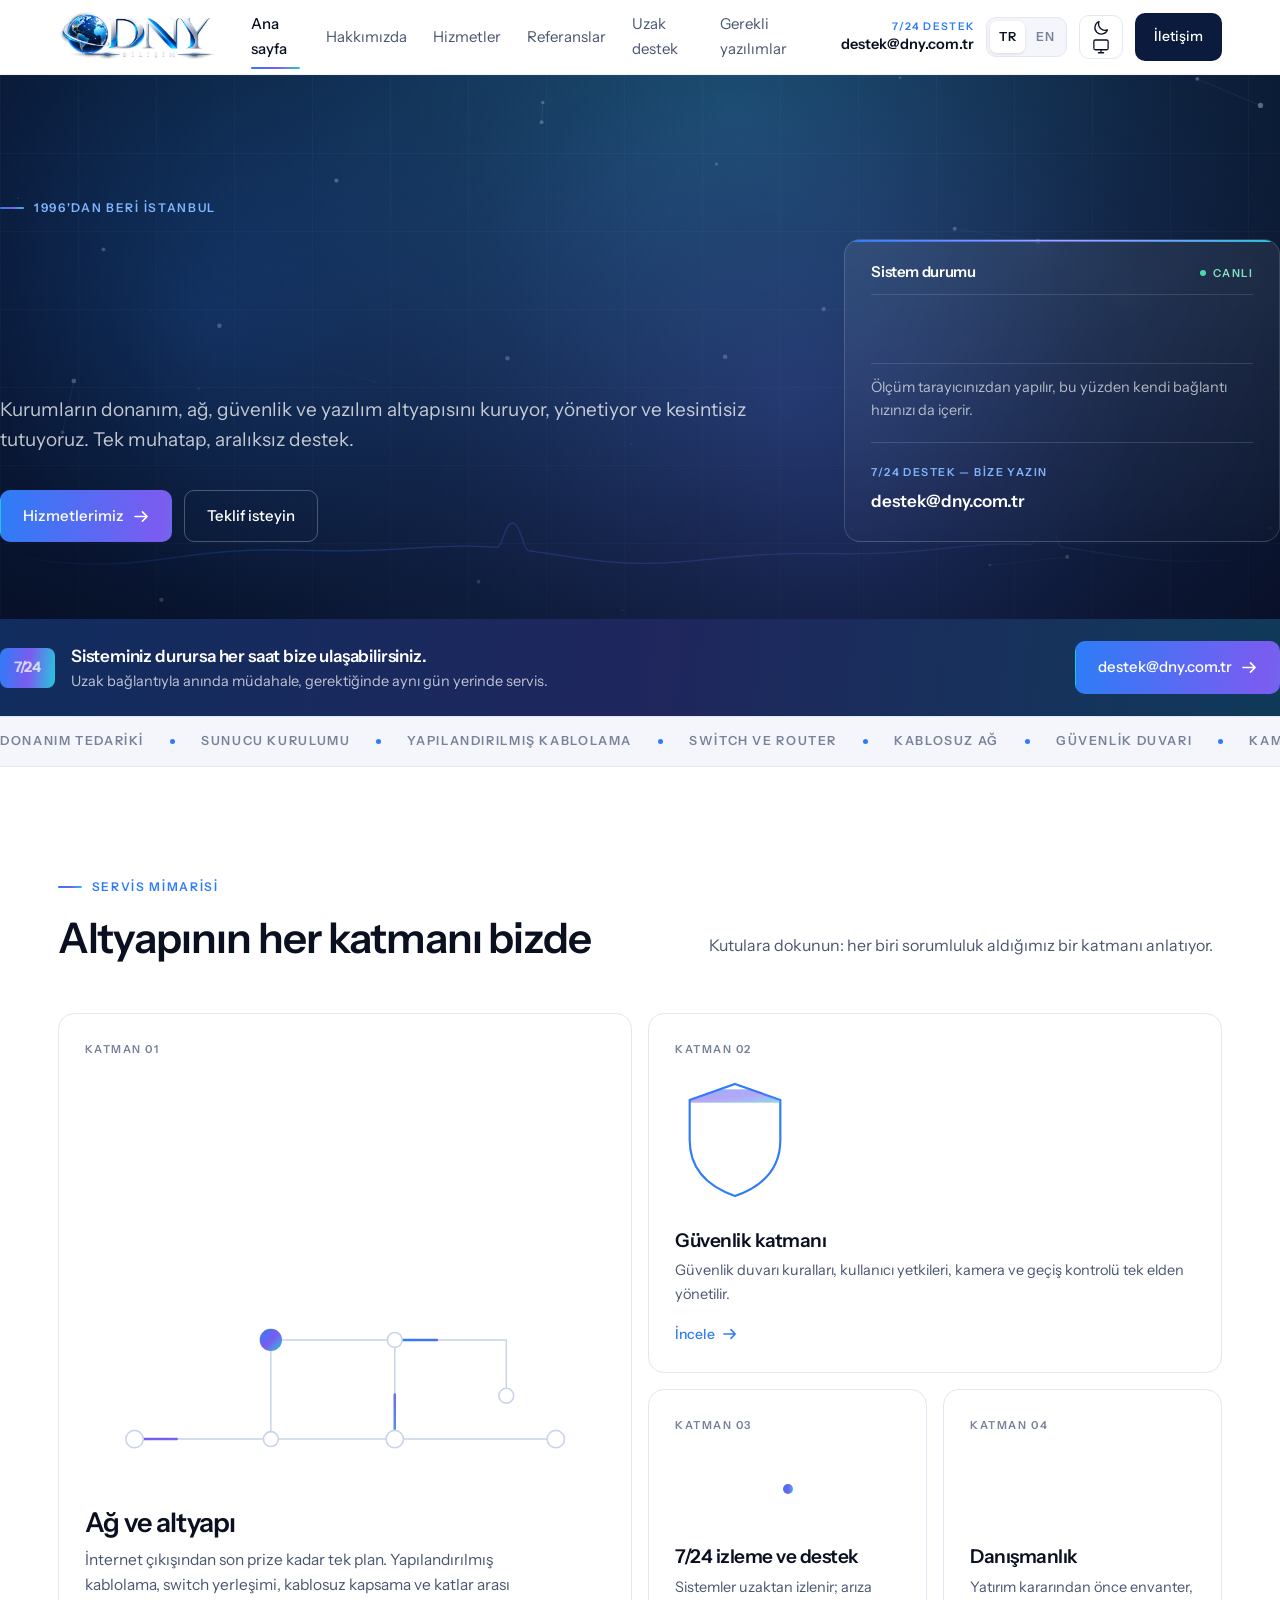
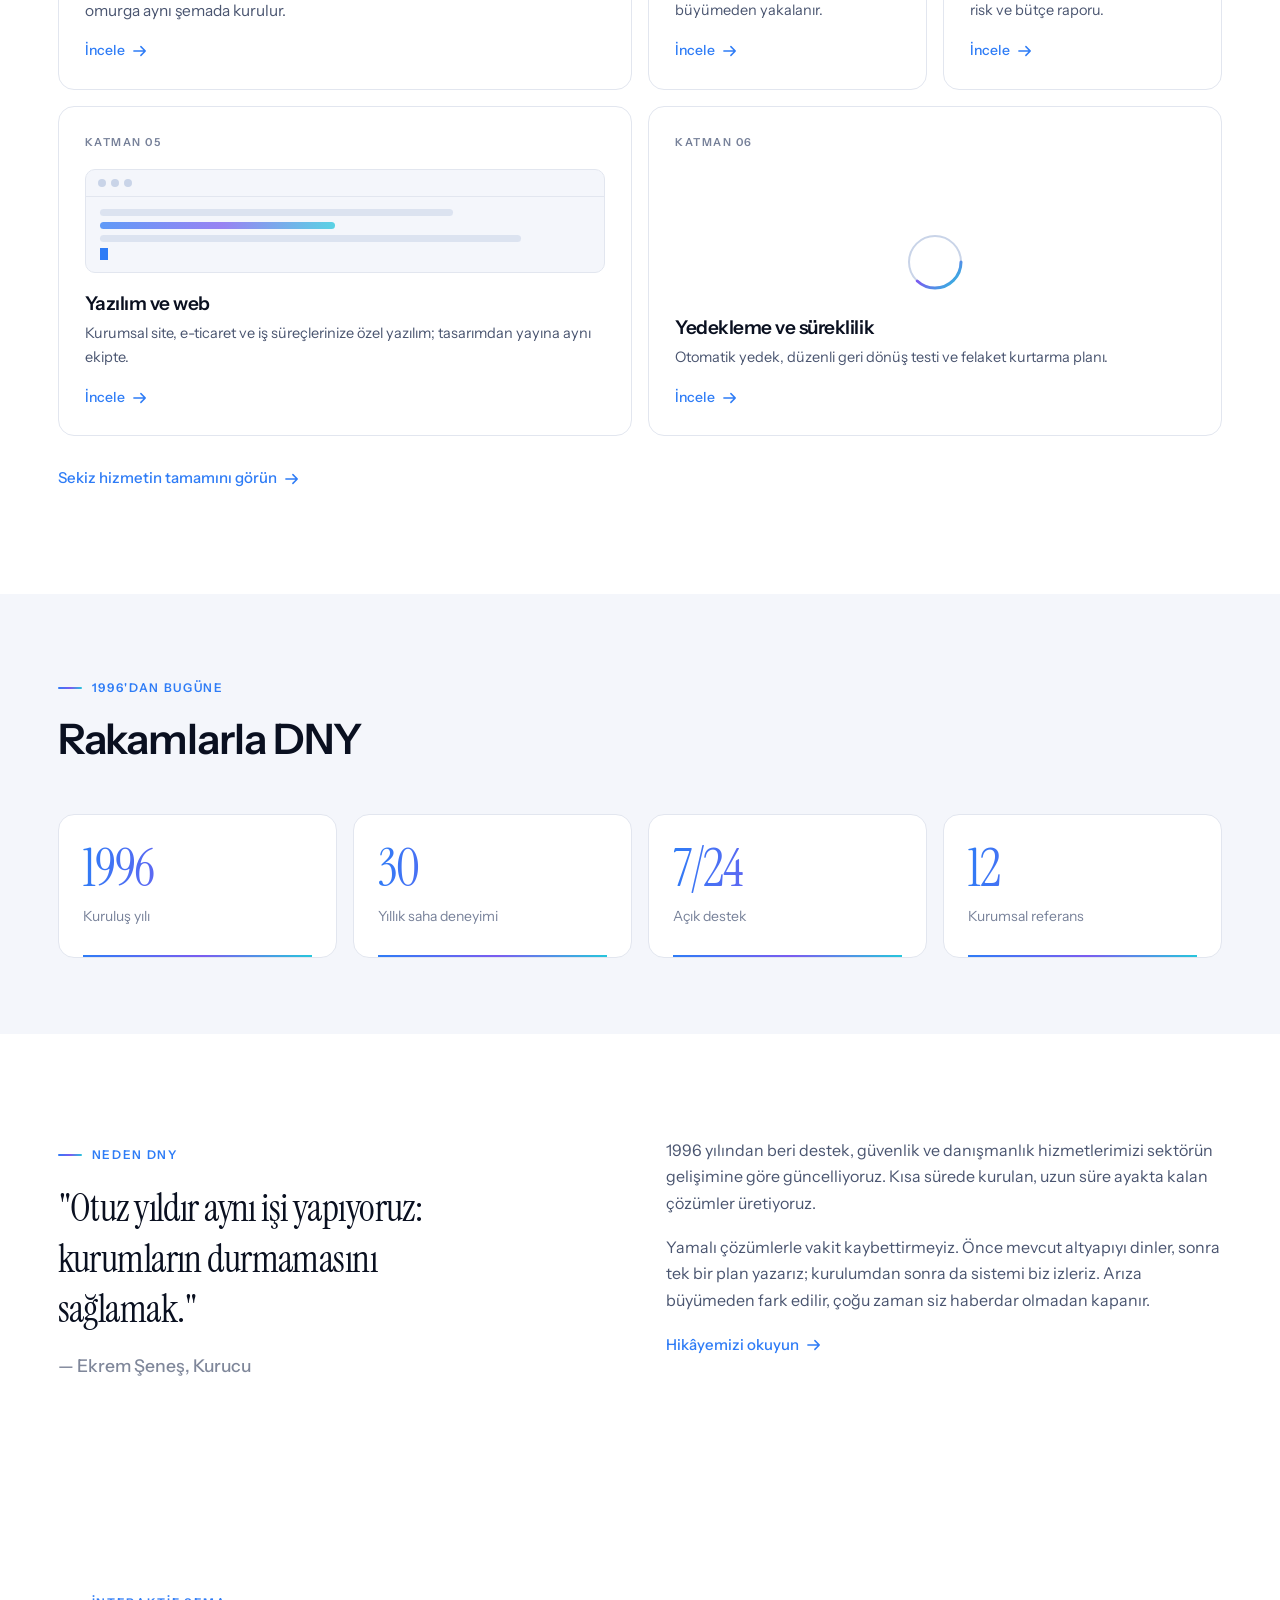
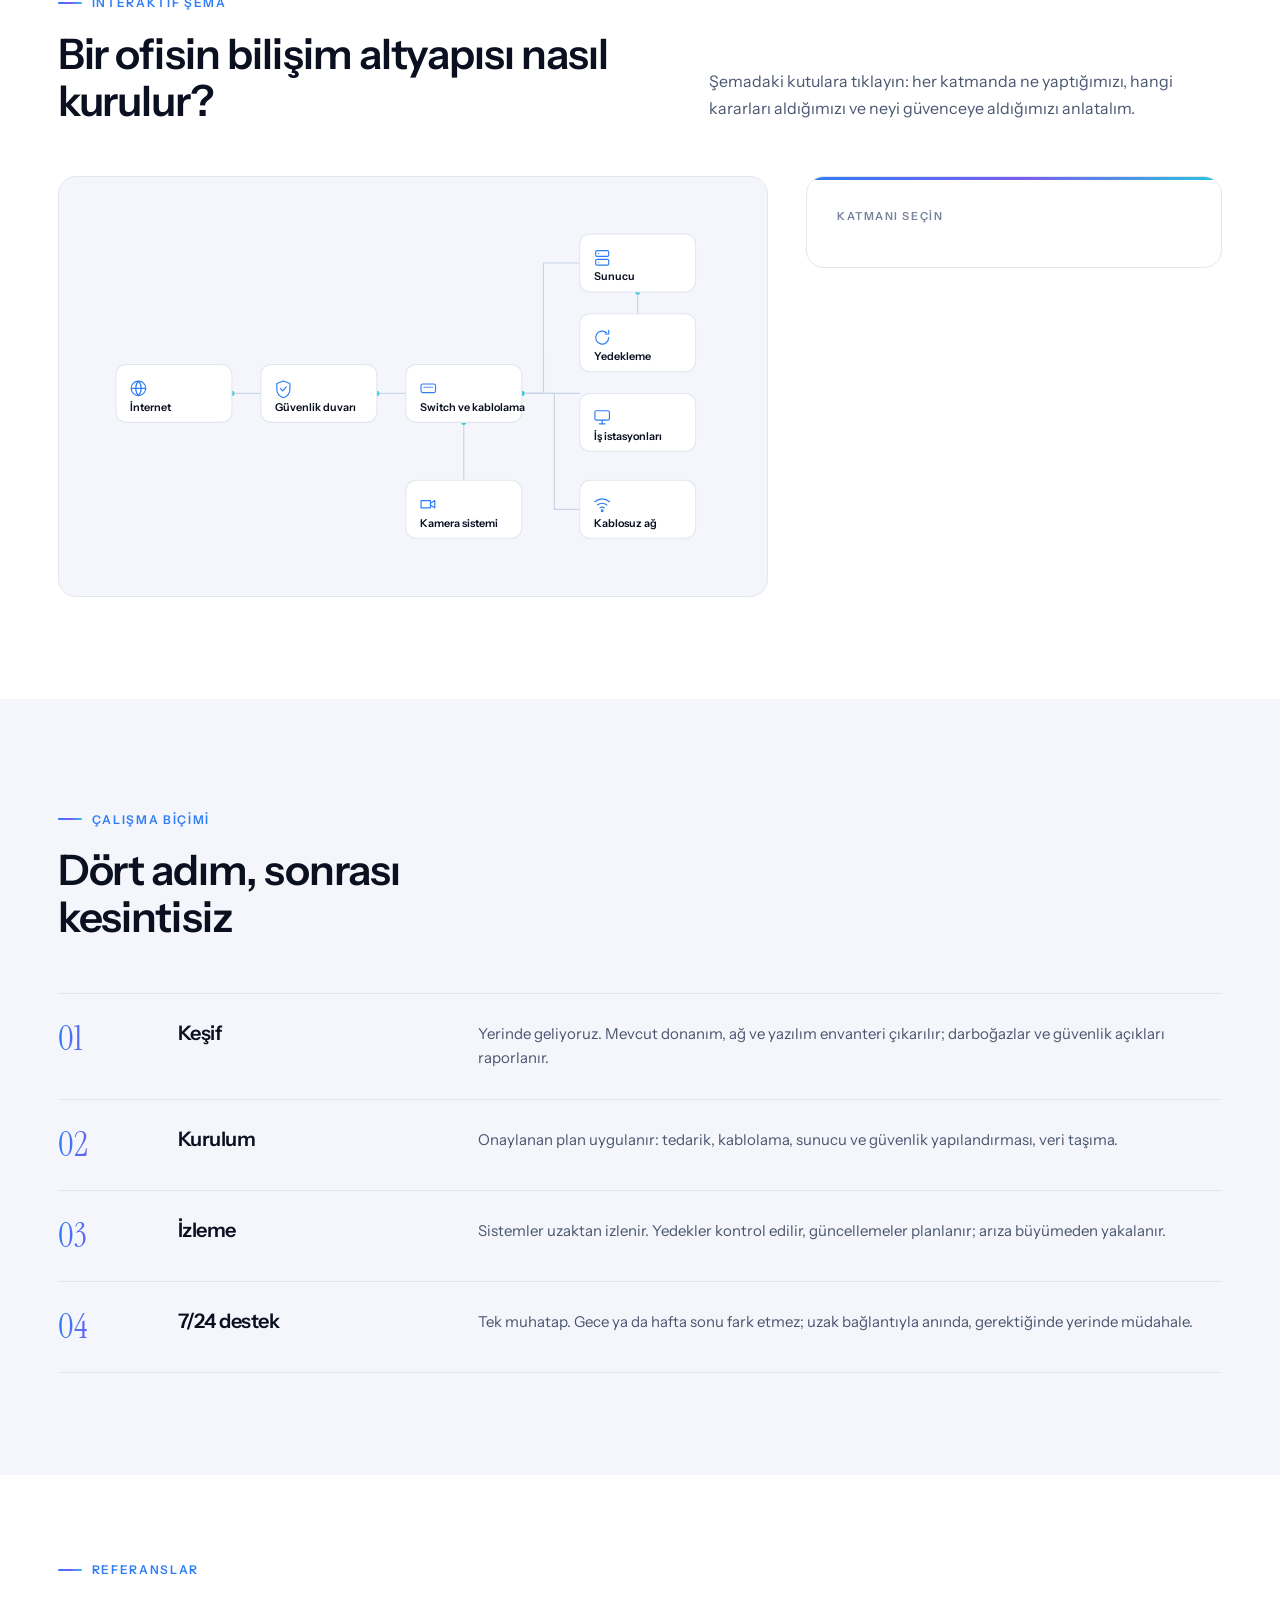
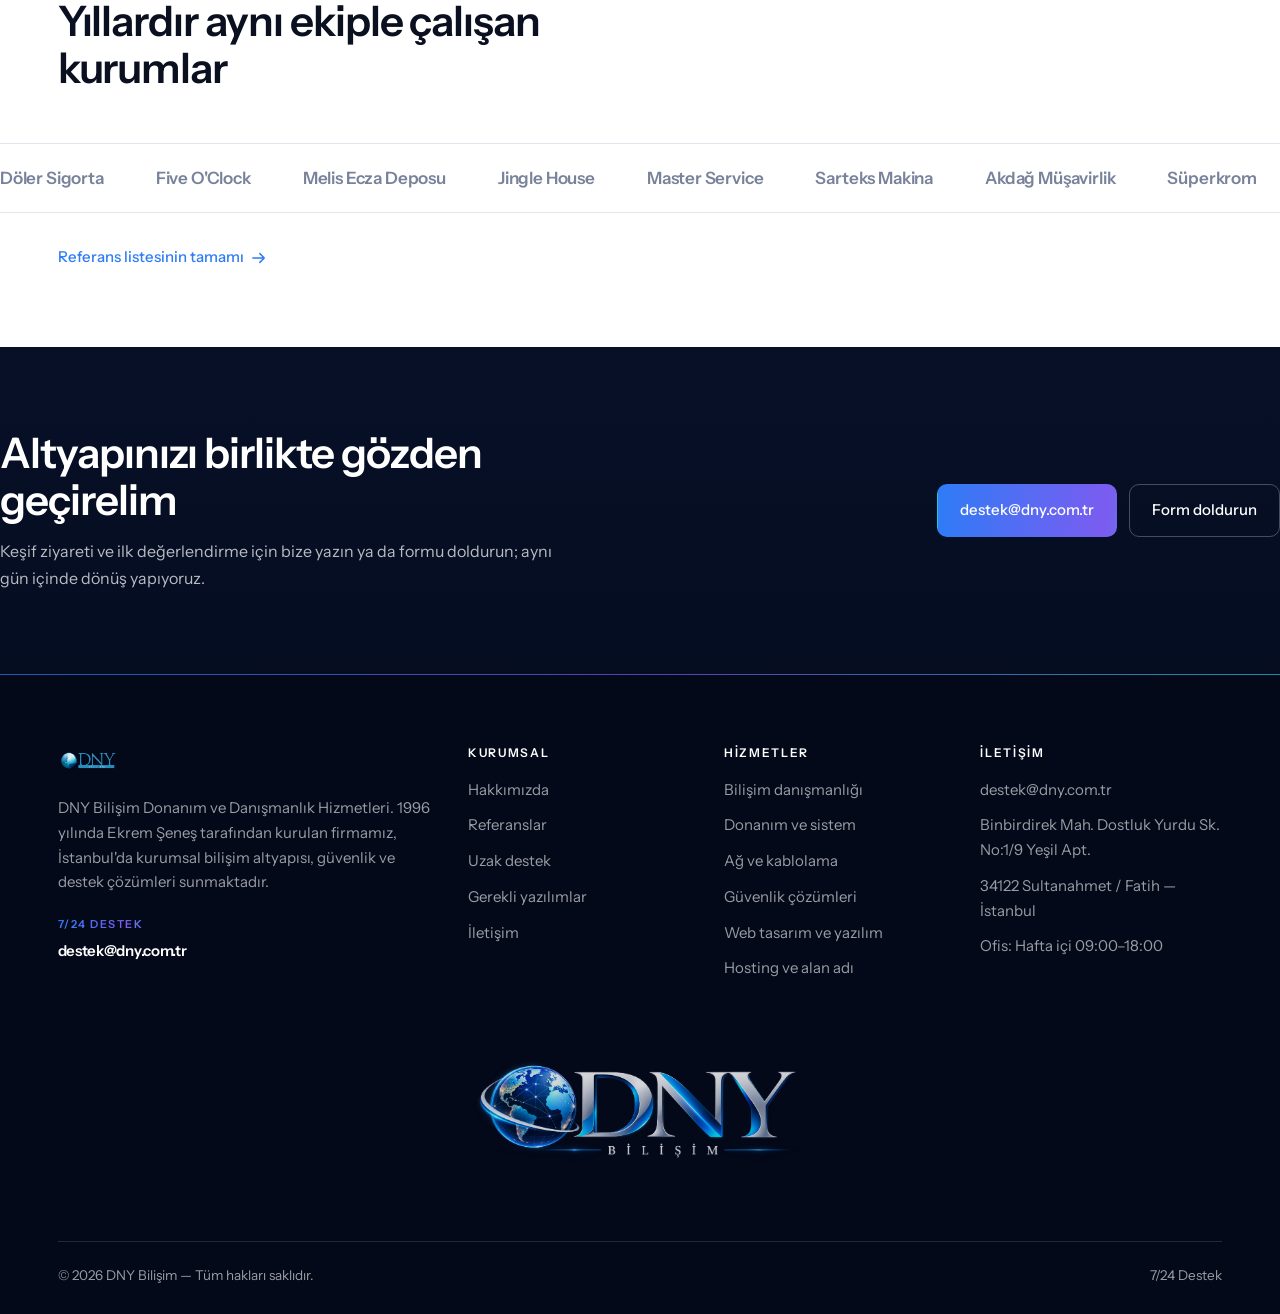
==== commit 841ae2eb: "initial commit" ====
--- a/index.html
+++ b/index.html
@@ -36,7 +36,7 @@
 <header class="header">
   <div class="wrap header__in">
     <a href="index.html" class="brand" aria-label="DNY Bilişim — ana sayfa">
-      <img src="assets/dny.png" alt="DNY Bilişim" style="height: 64px; width: auto;" data-logo data-logo-alt="assets/ardeko.png">
+      <img src="assets/ardeko.png" alt="DNY Bilişim" style="height: 64px; width: auto;" data-logo data-logo-alt="assets/ardeko.png">
       <span class="brand__fallback" data-logo-fallback hidden><i></i>DNY</span>
     </a>
     <nav class="mainnav" aria-label="Ana menü">
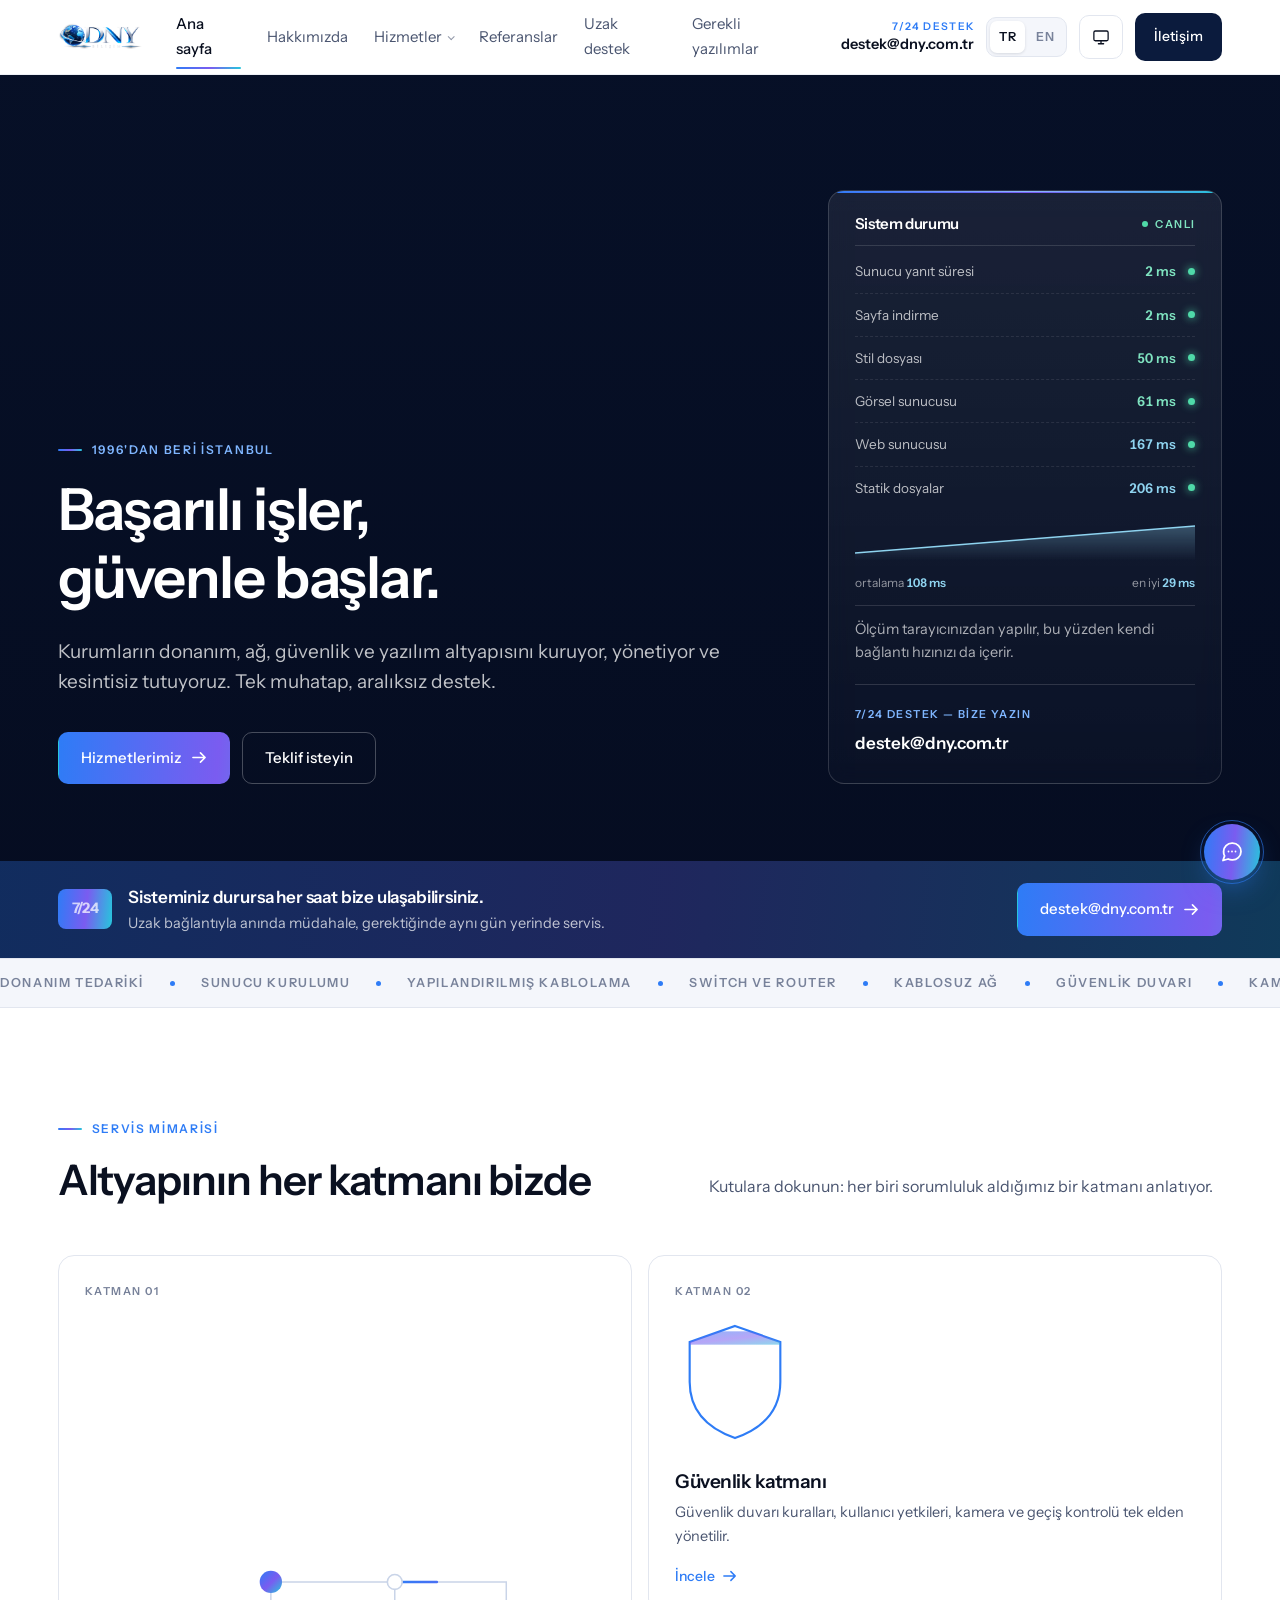
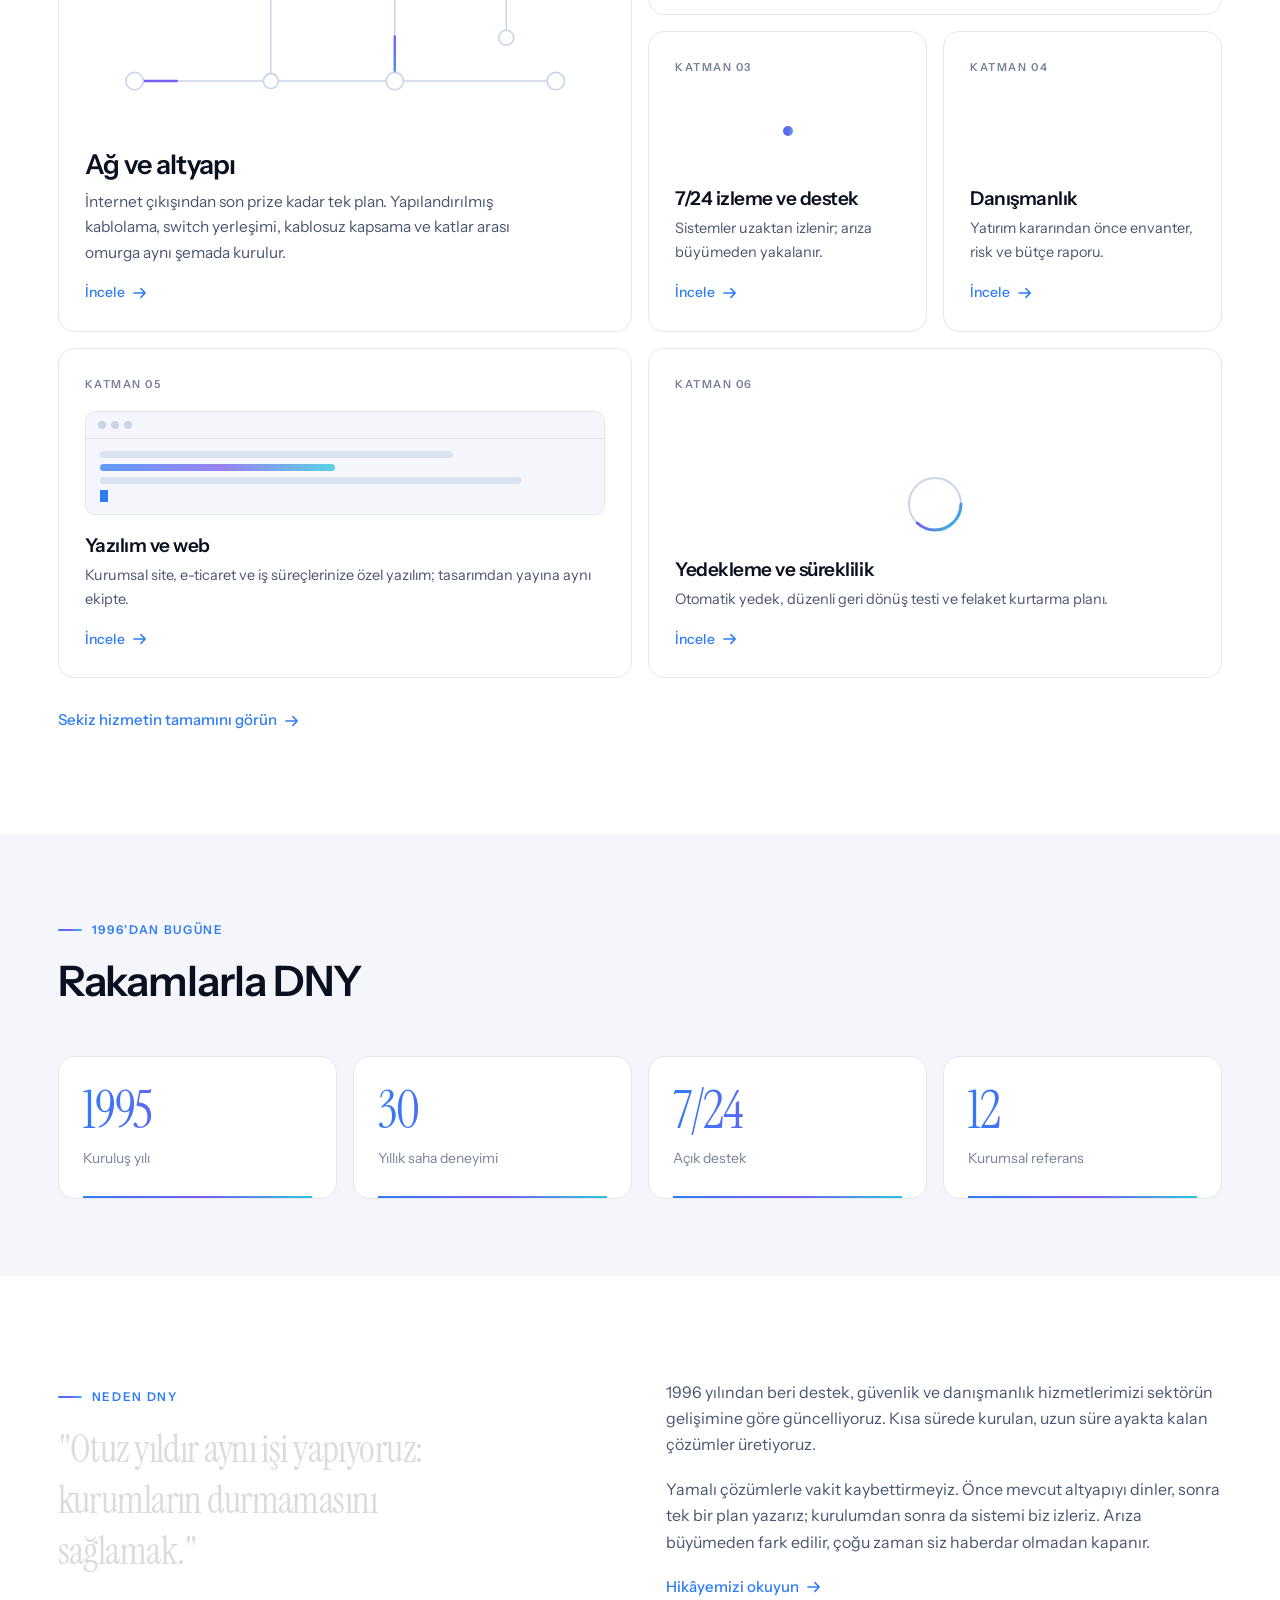
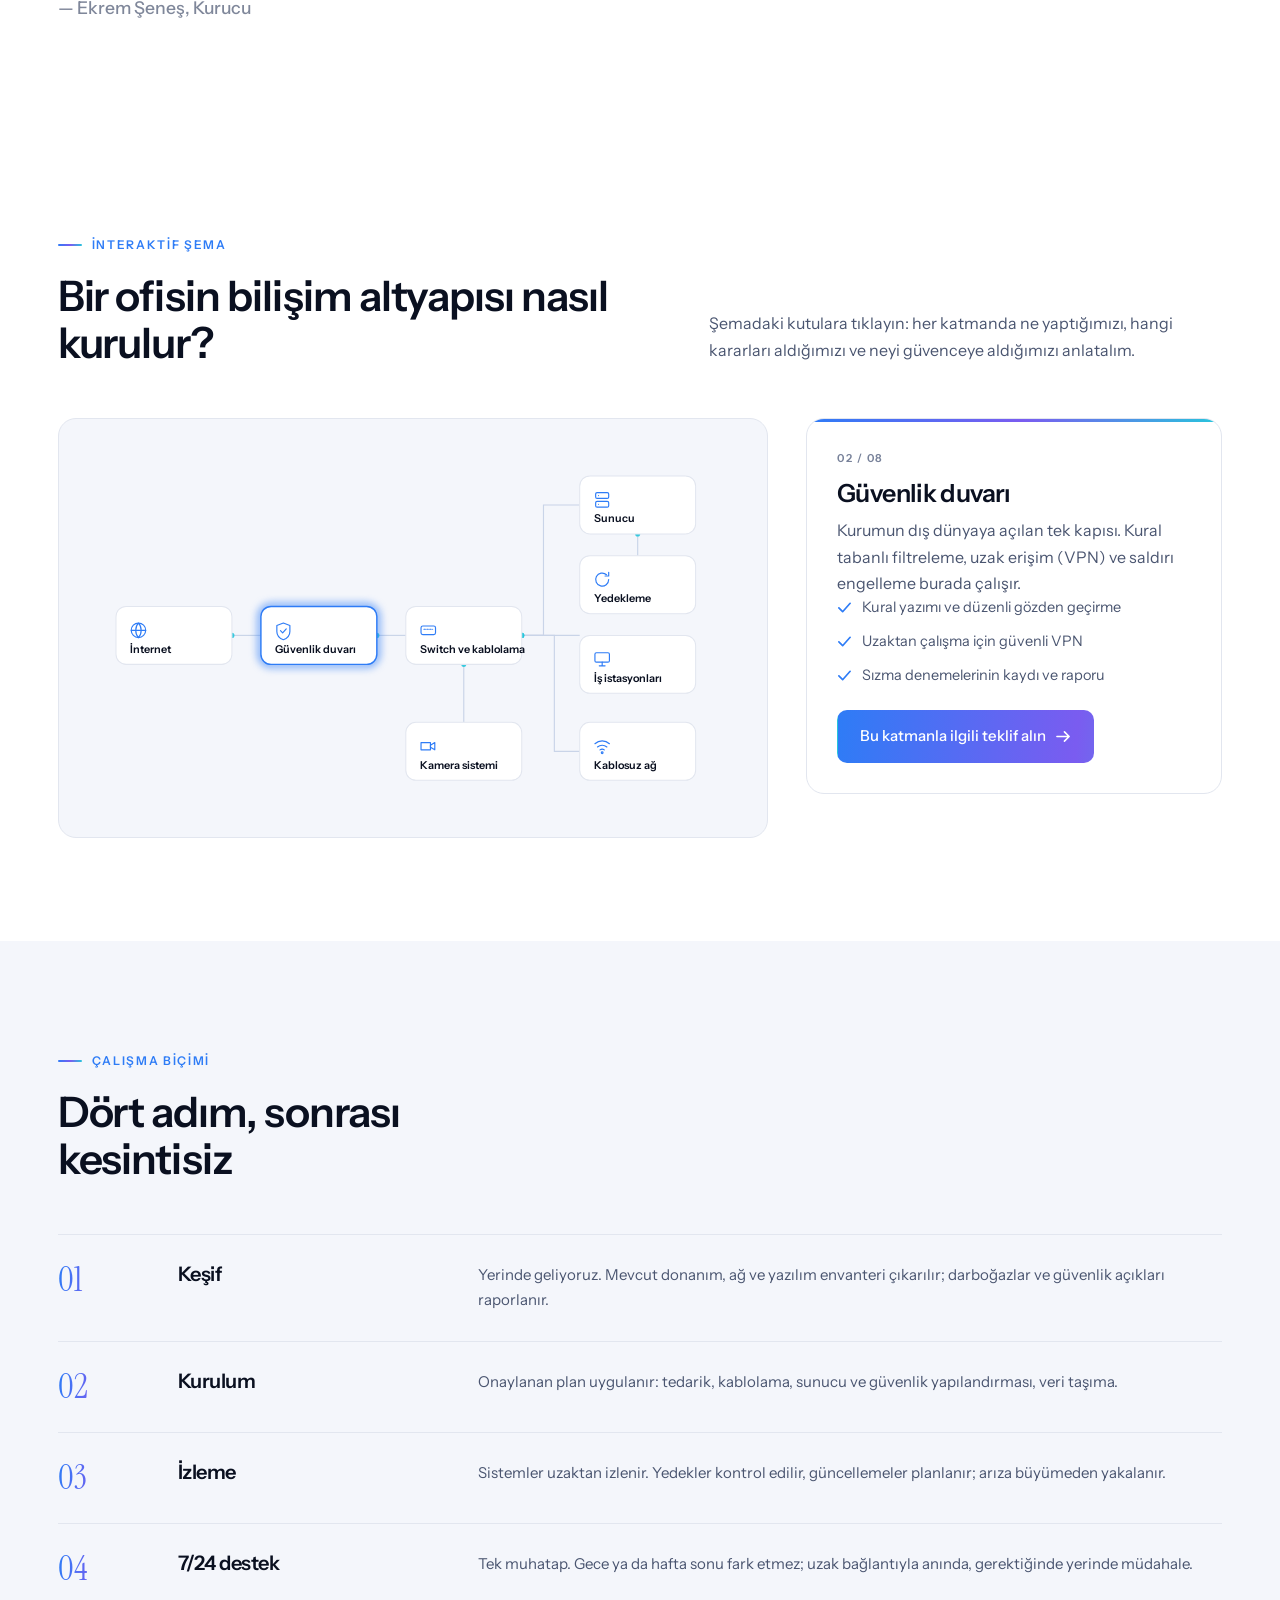
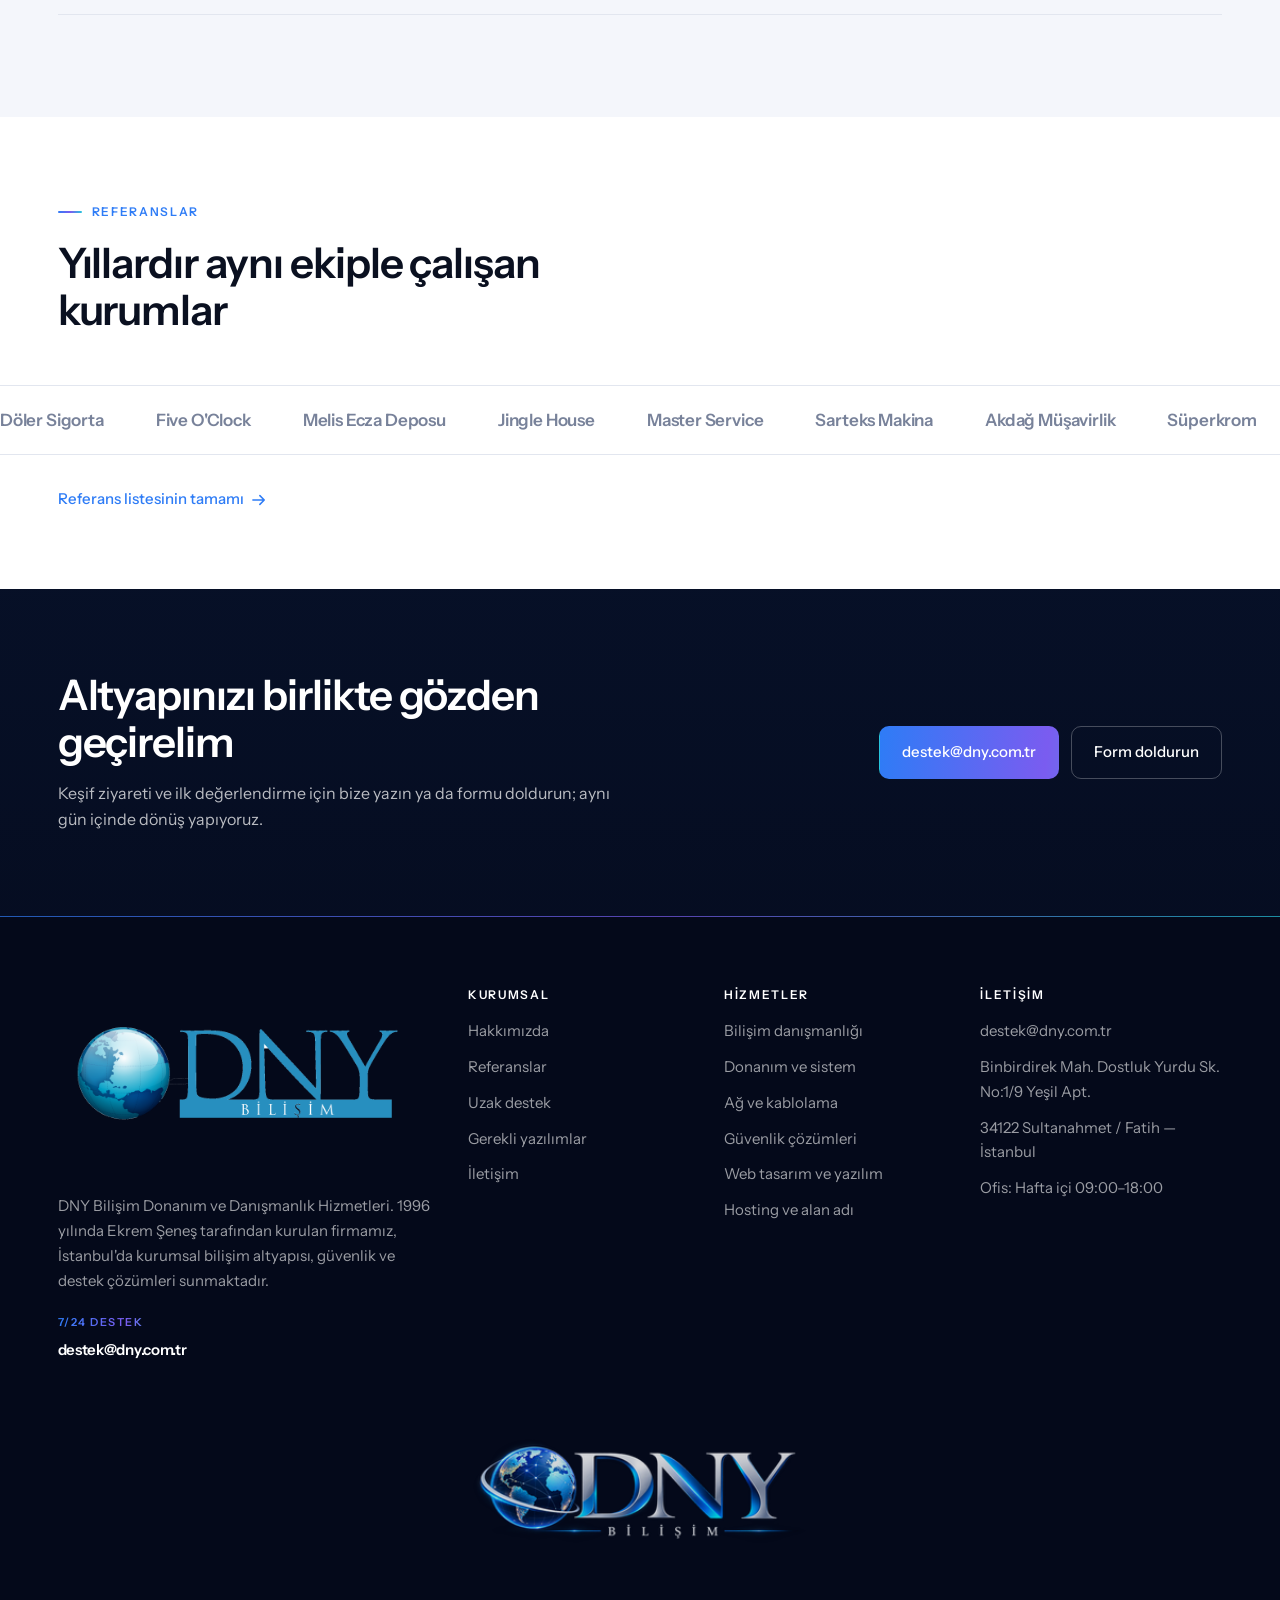
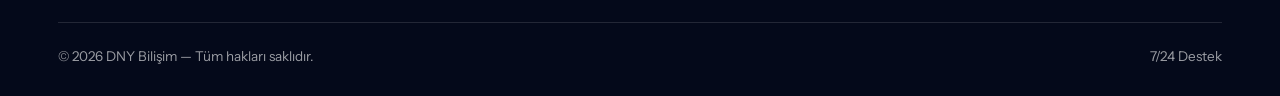
==== commit 1839d1e9: "v2.0" ====
--- a/index.html
+++ b/index.html
@@ -12,6 +12,15 @@
 <meta property="og:title" content="DNY Bilişim — Başarılı işler, güvenle başlar">
 <meta property="og:description" content="1996'dan beri kurumsal bilişim altyapısı, güvenlik ve 7/24 teknik destek.">
 <meta property="og:type" content="website">
+<meta property="og:url" content="https://dny.com.tr/">
+<meta property="og:site_name" content="DNY Bilişim">
+<meta property="og:locale" content="tr_TR">
+<meta property="og:locale:alternate" content="en_US">
+<meta property="og:image" content="https://dny.com.tr/assets/og-image.jpg">
+<meta property="og:image:width" content="1200">
+<meta property="og:image:height" content="630">
+<meta name="twitter:card" content="summary_large_image">
+<meta name="theme-color" content="#071129">
 <meta name="color-scheme" content="light dark">
 <script>(function(){var l=null;try{l=new URLSearchParams(location.search).get('lang')}catch(e){}
 if(!l){try{l=localStorage.getItem('dny-lang')}catch(e){}}
@@ -29,20 +38,77 @@
 <link rel="preconnect" href="https://fonts.gstatic.com" crossorigin>
 <link href="https://fonts.googleapis.com/css2?family=Instrument+Sans:ital,wght@0,400..700;1,400..700&family=Instrument+Serif:ital@0;1&display=swap" rel="stylesheet">
 <link rel="stylesheet" href="assets/style.css">
+<script type="application/ld+json">
+{
+  "@context": "https://schema.org",
+  "@type": "ProfessionalService",
+  "name": "DNY Bilişim",
+  "alternateName": "DNY Bilişim Donanım ve Danışmanlık Hizmetleri",
+  "url": "https://dny.com.tr/",
+  "logo": "https://dny.com.tr/assets/ardeko.png",
+  "image": "https://dny.com.tr/assets/og-image.jpg",
+  "email": "destek@dny.com.tr",
+  "foundingDate": "1996",
+  "founder": { "@type": "Person", "name": "Ekrem Şeneş" },
+  "description": "1996'dan beri kurumların donanım, ağ, güvenlik ve yazılım altyapısını kuran, yöneten ve kesintisiz tutan bilişim firması.",
+  "address": {
+    "@type": "PostalAddress",
+    "streetAddress": "Binbirdirek Mah. Dostluk Yurdu Sk. No:1/9 Yeşil Apt.",
+    "addressLocality": "Fatih",
+    "addressRegion": "İstanbul",
+    "postalCode": "34122",
+    "addressCountry": "TR"
+  },
+  "areaServed": { "@type": "City", "name": "İstanbul" },
+  "openingHoursSpecification": [{
+    "@type": "OpeningHoursSpecification",
+    "dayOfWeek": ["Monday","Tuesday","Wednesday","Thursday","Friday"],
+    "opens": "09:00", "closes": "18:00"
+  }],
+  "hasOfferCatalog": {
+    "@type": "OfferCatalog",
+    "name": "Hizmetler",
+    "itemListElement": [
+      { "@type": "Offer", "itemOffered": { "@type": "Service", "name": "Bilişim danışmanlığı" } },
+      { "@type": "Offer", "itemOffered": { "@type": "Service", "name": "Donanım ve sistem kurulumu" } },
+      { "@type": "Offer", "itemOffered": { "@type": "Service", "name": "Ağ ve kablolama" } },
+      { "@type": "Offer", "itemOffered": { "@type": "Service", "name": "Güvenlik çözümleri" } },
+      { "@type": "Offer", "itemOffered": { "@type": "Service", "name": "Teknik destek ve bakım" } },
+      { "@type": "Offer", "itemOffered": { "@type": "Service", "name": "Web tasarım ve yazılım" } },
+      { "@type": "Offer", "itemOffered": { "@type": "Service", "name": "Hosting ve alan adı" } },
+      { "@type": "Offer", "itemOffered": { "@type": "Service", "name": "Yedekleme ve iş sürekliliği" } }
+    ]
+  }
+}
+</script>
 </head>
 <body>
+<a class="skip" href="#icerik">İçeriğe atla</a>
 <div class="progress"></div>
 
 <header class="header">
   <div class="wrap header__in">
     <a href="index.html" class="brand" aria-label="DNY Bilişim — ana sayfa">
-      <img src="assets/ardeko.png" alt="DNY Bilişim" style="height: 64px; width: auto;" data-logo data-logo-alt="assets/ardeko.png">
+      <img src="assets/ardeko.png" srcset="assets/ardeko-320.png 320w, assets/ardeko.png 1983w" sizes="(max-width:560px) 120px, 180px" width="1983" height="793" alt="DNY Bilişim" data-logo data-logo-alt="assets/dny.png">
       <span class="brand__fallback" data-logo-fallback hidden><i></i>DNY</span>
     </a>
     <nav class="mainnav" aria-label="Ana menü">
       <a href="index.html" aria-current="page">Ana sayfa</a>
       <a href="hakkimizda.html">Hakkımızda</a>
-      <a href="hizmetler.html">Hizmetler</a>
+      <span class="has-menu">
+        <a href="hizmetler.html">Hizmetler</a>
+        <div class="megamenu">
+          <a href="hizmetler.html#danismanlik">Bilişim danışmanlığı<small>Envanter, risk ve bütçe raporu</small></a>
+          <a href="hizmetler.html#donanim">Donanım ve sistem<small>Sunucu, iş istasyonu, çevre birimi</small></a>
+          <a href="hizmetler.html#ag">Ağ ve kablolama<small>Kablolama, switch, kablosuz ağ</small></a>
+          <a href="hizmetler.html#guvenlik">Güvenlik çözümleri<small>Güvenlik duvarı, kamera, yetkiler</small></a>
+          <a href="hizmetler.html#destek">Teknik destek<small>7/24 uzak ve yerinde müdahale</small></a>
+          <a href="hizmetler.html#web">Web ve yazılım<small>Kurumsal site, e-ticaret, özel yazılım</small></a>
+          <a href="hizmetler.html#hosting">Hosting ve alan adı<small>Barındırma, SSL, kurumsal e-posta</small></a>
+          <a href="hizmetler.html#yedekleme">Yedekleme<small>Otomatik yedek, geri dönüş testi</small></a>
+          <a class="all" href="hizmetler.html">Sekiz hizmetin tamamı <svg viewBox="0 0 16 16" fill="none"><path d="M1 8h13M9 3l5 5-5 5" stroke="currentColor" stroke-width="1.7" stroke-linecap="round" stroke-linejoin="round"/></svg></a>
+        </div>
+      </span>
       <a href="referanslar.html">Referanslar</a>
       <a href="uzak-destek.html">Uzak destek</a>
       <a href="gerekli-yazilimlar.html">Gerekli yazılımlar</a>
@@ -83,13 +149,14 @@
 </nav>
 
 <aside class="rail" aria-hidden="true">
+  <span class="rail__pct">%0</span>
   <div class="rail__line"></div>
   <div class="rail__fill"></div>
   <div class="rail__dot"></div>
   <div class="rail__sec"><b>Başlangıç</b></div>
 </aside>
 
-<main class="fade">
+<main class="fade" id="icerik" tabindex="-1">
 
   <!-- KAHRAMAN -->
   <section class="hero on-dark" data-rail="Başlangıç">
@@ -469,7 +536,7 @@
   <div class="wrap">
     <div class="footer__grid">
       <div>
-        <img src="assets/dny.png" alt="DNY Bilişim" style="height:32px;width:auto" data-logo data-logo-alt="assets/ardeko.png">
+        <img src="assets/dny.png" alt="DNY Bilişim" data-logo data-logo-alt="assets/ardeko.png">
         <span class="brand__fallback" data-logo-fallback hidden><i></i>DNY</span>
         <p class="footer__about">DNY Bilişim Donanım ve Danışmanlık Hizmetleri. 1996 yılında Ekrem Şeneş tarafından kurulan firmamız, İstanbul'da kurumsal bilişim altyapısı, güvenlik ve destek çözümleri sunmaktadır.</p>
         <a href="mailto:destek@dny.com.tr" class="footer__mail"><small>7/24 destek</small>destek@dny.com.tr</a>
@@ -507,7 +574,7 @@
     </div>
 
     <div class="wordmark">
-  <img src="assets/ardeko.png" alt="Ardeko" style="max-width:340px;width:100%;height:auto;margin:0 auto;opacity:.85">
+  <img src="assets/ardeko.png" srcset="assets/ardeko-320.png 320w, assets/ardeko.png 1983w" sizes="(max-width:640px) 260px, 340px" width="1983" height="793" alt="Ardeko" loading="lazy" style="max-width:340px;width:100%;height:auto;margin:0 auto;opacity:.85">
 </div>
 
     <div class="footer__bar">
@@ -526,5 +593,6 @@
 <script src="assets/i18n.js"></script>
 <script src="assets/status.js"></script>
 <script src="assets/main.js"></script>
+<script src="assets/assistant.js"></script>
 </body>
 </html>
--- a/assets/style.css
+++ b/assets/style.css
@@ -471,9 +471,10 @@
 }
 .themetoggle:hover{border-color:var(--accent);color:var(--accent)}
 .themetoggle svg{width:18px;height:18px}
-.themetoggle .sun{display:none}
-[data-theme="dark"] .themetoggle .sun{display:block}
-[data-theme="dark"] .themetoggle .moon{display:none}
+.themetoggle .sun,.themetoggle .moon,.themetoggle .sys{display:none}
+[data-theme-mode="system"] .themetoggle .sys{display:block}
+[data-theme-mode="light"] .themetoggle .sun{display:block}
+[data-theme-mode="dark"] .themetoggle .moon{display:block}
 
 /* ---------- koyu tema ---------- */
 html{color-scheme:light}
@@ -585,13 +586,14 @@
 .rail{position:fixed;left:0;top:0;bottom:0;width:64px;z-index:80;
   display:none;pointer-events:none;padding:128px 0 44px}
 @media(min-width:1480px){.rail{display:block}}
-.rail__line{position:absolute;left:31px;top:128px;bottom:44px;width:1px;background:var(--rail-line)}
+.rail__line{position:absolute;left:31px;top:128px;bottom:150px;width:1px;background:var(--rail-line)}
 .rail__fill{position:absolute;left:31px;top:128px;width:1px;background:var(--grad);height:0}
 .rail__dot{position:absolute;left:31px;top:128px;width:9px;height:9px;margin-left:-4px;border-radius:50%;
   background:var(--accent-3);box-shadow:0 0 0 4px rgba(38,198,220,.16),0 0 18px 3px rgba(38,198,220,.45)}
 .rail__pct{position:absolute;top:96px;left:0;width:64px;text-align:center;
   font-size:10.5px;font-weight:600;letter-spacing:.12em;color:var(--text-soft);font-variant-numeric:tabular-nums}
-.rail__sec{position:absolute;bottom:44px;left:0;width:64px;text-align:center}
+.rail__sec{position:absolute;bottom:40px;left:0;width:64px;text-align:center;height:96px;
+  display:grid;place-content:center}
 .rail__sec b{display:inline-block;writing-mode:vertical-rl;transform:rotate(180deg);
   font-size:10.5px;font-weight:600;letter-spacing:.26em;text-transform:uppercase;color:var(--text-soft)}
 
@@ -944,3 +946,294 @@
 .fnav{display:flex;gap:10px;margin-top:6px}
 .fnav .btn{flex:1}
 .fnav .btn--back{flex:0 0 auto;padding-inline:18px}
+
+/* =========================================================
+   MOBİL DÜZELTMELERİ — 2. tur
+   ========================================================= */
+
+/* logo: ekran daraldıkça küçülsün, başlık taşmasın */
+@media(max-width:1160px){.brand img{height:44px;max-width:150px}}
+@media(max-width:560px){.brand img{height:36px;max-width:120px}}
+@media(max-width:380px){.brand img{height:32px;max-width:104px}}
+.footer__logo,.footer .brand img{height:40px;max-width:170px}
+
+/* başlık: dar ekranda öğeler sıkışsın, alt satıra taşmasın */
+@media(max-width:560px){
+  .header__in{gap:8px}
+  .header__right{gap:8px}
+  .langswitch button{padding:6px 6px;font-size:11.5px}
+  .themetoggle,.hamburger{width:40px;height:40px}
+  .themetoggle svg{width:16px;height:16px}
+}
+
+/* sektör haritası telefonda okunmuyordu: harita gizlenir, filtreler kalır */
+@media(max-width:759px){
+  .secmap__stage{display:none}
+  .secmap{grid-template-columns:1fr}
+  .filters{margin-bottom:20px}
+  .filters button{flex:1 1 calc(50% - 4px);justify-content:center;text-align:center}
+}
+
+/* hizmet kutuları ve şema paneli dar ekranda nefes alsın */
+@media(max-width:640px){
+  .tile__toggle{padding:22px 20px 18px;gap:12px}
+  .tile__more-in{padding:0 20px 22px}
+  .tile__sign{width:32px;height:32px}
+  .infra__stage{padding:16px 14px}
+  .infra__panel{padding:22px 20px}
+  .status__row{font-size:13px}
+  .metric{padding:22px 18px}
+  .pagehead__meta span{font-size:12px;padding:7px 12px}
+  .e404__art{padding:20px}
+}
+
+/* yatay taşmayı gizlemek yerine gerçekten engelle */
+.wrap,.bento,.grid,.refs,.metrics,.stats,.secmap,.infra,.contact,.sw{min-width:0}
+.tile,.card,.ref,.metric,.stat,.sw__card,.infra__panel{min-width:0}
+.tile__h,.acc__h,.card h3,.ref b{overflow-wrap:anywhere}
+
+/* durum paneli — ms değerlendirmesi */
+.status__row .ms.ok{color:#7FE3C0}
+.status__row .ms.mid{color:#8FD4F0}
+.status__row .ms.slow{color:#FFC24B}
+.status__row .ms.na{color:rgba(255,255,255,.35)}
+.status__sum{display:flex;justify-content:space-between;gap:12px;margin-top:12px;
+  font-size:12px;color:rgba(255,255,255,.55)}
+.status__sum b{color:#8FD4F0;font-weight:600;font-variant-numeric:tabular-nums}
+
+/* =========================================================
+   404 — SAYFA BULUNAMADI
+   ========================================================= */
+.e404{min-height:calc(100svh - 74px);display:flex;align-items:center}
+.e404__in{padding:clamp(50px,7vw,90px) 0;display:grid;gap:clamp(30px,4vw,56px);width:100%}
+@media(min-width:900px){.e404__in{grid-template-columns:minmax(0,1fr) minmax(280px,.85fr);align-items:center}}
+.e404__num{display:flex;align-items:center;gap:clamp(4px,1vw,10px);line-height:.82;
+  font-family:var(--serif);font-size:clamp(84px,19vw,190px);letter-spacing:-.04em;
+  background:var(--grad);-webkit-background-clip:text;background-clip:text;color:transparent}
+.e404__num span{display:inline-block}
+@media (prefers-reduced-motion:no-preference){
+  .e404__num span:nth-child(1){animation:glitchA 5s steps(1) infinite}
+  .e404__num span:nth-child(2){animation:glitchB 5s steps(1) infinite}
+  .e404__num span:nth-child(3){animation:glitchA 5s steps(1) infinite .3s}
+}
+@keyframes glitchA{0%,88%,100%{transform:none;opacity:1}
+  90%{transform:translate(-4px,2px);opacity:.7}92%{transform:translate(3px,-2px)}94%{transform:none}}
+@keyframes glitchB{0%,80%,100%{transform:none;opacity:1}
+  82%{transform:translate(4px,-3px);opacity:.6}85%{transform:translate(-2px,3px)}87%{transform:none}}
+.e404 h1{font-size:clamp(24px,3.4vw,40px);margin:22px 0 14px}
+.e404 .lead{color:rgba(255,255,255,.72)}
+.e404__cta{display:flex;flex-wrap:wrap;gap:12px;margin-top:30px}
+@media(max-width:640px){.e404__cta .btn{width:100%}}
+.e404__links{margin-top:34px;padding-top:24px;border-top:1px solid rgba(255,255,255,.14)}
+.e404__links h2{font-size:12px;font-weight:600;letter-spacing:.14em;text-transform:uppercase;
+  color:#7FB6FF;margin-bottom:16px}
+.e404__links ul{margin:0;padding:0;list-style:none;display:grid;gap:2px}
+@media(min-width:620px){.e404__links ul{grid-template-columns:repeat(2,1fr);gap:2px 24px}}
+.e404__links a{display:flex;align-items:center;justify-content:space-between;gap:12px;
+  padding:12px 0;border-bottom:1px solid rgba(255,255,255,.09);color:rgba(255,255,255,.78);
+  font-size:15px;transition:color .25s,padding-left .3s var(--ease)}
+.e404__links a:hover{color:#fff;padding-left:8px}
+.e404__links a svg{width:14px;height:14px;color:#7FB6FF;flex:none}
+.e404__art{border:1px solid rgba(255,255,255,.15);border-radius:18px;padding:26px;
+  background:linear-gradient(180deg,rgba(255,255,255,.07),rgba(255,255,255,.02));
+  backdrop-filter:blur(10px);position:relative;overflow:hidden}
+.e404__art::before{content:'';position:absolute;top:0;left:0;right:0;height:2px;background:var(--grad)}
+.e404__art h3{font-size:15px;color:#fff;margin-bottom:4px}
+.e404__art p{font-size:13.5px;color:rgba(255,255,255,.6)}
+.e404__art svg{width:100%;height:auto;display:block;margin:20px 0 6px;overflow:visible}
+.cable .ln{stroke:rgba(255,255,255,.22);stroke-width:2.4;fill:none;stroke-linecap:round}
+.cable .plug{fill:none;stroke:#8FD4F0;stroke-width:2;stroke-linecap:round;stroke-linejoin:round}
+.cable .pkt{fill:#8FD4F0}
+.cable .spark{stroke:#FFB020;stroke-width:2;stroke-linecap:round;opacity:0}
+@media (prefers-reduced-motion:no-preference){
+  .cable .pkt{animation:pktTry 3.6s var(--ease) infinite}
+  .cable .spark{animation:sparkFlash 3.6s steps(1) infinite}
+  .cable .gapL{animation:nudgeL 3.6s var(--ease) infinite}
+  .cable .gapR{animation:nudgeR 3.6s var(--ease) infinite}
+}
+@keyframes pktTry{0%{transform:translateX(0);opacity:0}10%{opacity:1}
+  45%{transform:translateX(108px);opacity:1}55%{transform:translateX(108px);opacity:0}
+  56%,100%{transform:translateX(0);opacity:0}}
+@keyframes sparkFlash{0%,44%,100%{opacity:0}46%{opacity:1}48%{opacity:0}50%{opacity:.9}52%{opacity:0}}
+@keyframes nudgeL{0%,40%,100%{transform:translateX(0)}48%{transform:translateX(-5px)}}
+@keyframes nudgeR{0%,40%,100%{transform:translateX(0)}48%{transform:translateX(5px)}}
+.e404__status{display:flex;align-items:center;gap:9px;margin-top:16px;padding-top:16px;
+  border-top:1px solid rgba(255,255,255,.14);font-size:12.5px;color:rgba(255,255,255,.6)}
+.e404__status i{width:7px;height:7px;border-radius:50%;background:#FF7A7A;box-shadow:0 0 8px #FF7A7A;flex:none}
+
+/* =========================================================
+   MOBİL — 3. tur: dokunma hedefleri ve dar ekran düzeni
+   ========================================================= */
+
+/* çok dar ekranda metrikler tek kolona insin (rakamlar sığmıyordu) */
+@media(max-width:430px){
+  .metrics{grid-template-columns:1fr}
+  .metric{padding:20px 18px}
+  .metric b{font-size:34px}
+}
+
+/* dokunma hedefleri: parmakla rahat basılsın */
+@media(max-width:900px){
+  .langswitch button{min-height:36px;min-width:38px}
+  .filters button{min-height:42px}
+  .infra__chips button{min-height:42px}
+  .copy{min-height:36px;padding:9px 13px}
+  .link-arrow{padding:4px 0}
+  .drawer a.drawer__link{padding:18px 0}
+  .footer a{display:inline-block;padding:3px 0}
+  .e404__links a{padding:15px 0}
+}
+
+/* güvenli alan: çentikli telefonlarda yanlardan kesilme olmasın */
+@supports(padding:max(0px)){
+  .wrap{padding-left:max(var(--gut),env(safe-area-inset-left));
+        padding-right:max(var(--gut),env(safe-area-inset-right))}
+}
+
+/* yatay kaydırmayı tamamen kapat */
+html{overflow-x:hidden}
+body{overflow-x:clip}
+@supports not (overflow:clip){body{overflow-x:hidden}}
+
+/* şerit animasyonları dar ekranda daha yavaş, okunabilir olsun */
+@media(max-width:640px){
+  .marquee__track{animation-duration:52s}
+  .marquee--tags .marquee__track{animation-duration:44s}
+  .marquee--tags span{font-size:11.5px;gap:18px;padding-right:18px}
+}
+
+/* mobil menü: uzun listede alt boşluk (sabit destek butonu kapatmasın) */
+@media(max-width:859px){.drawer{padding-bottom:110px}}
+
+/* =========================================================
+   SİTE ASİSTANI
+   ========================================================= */
+.asst{position:fixed;right:20px;bottom:20px;z-index:130;display:flex;
+  flex-direction:column;align-items:flex-end;gap:12px}
+.asst__fab{width:56px;height:56px;border-radius:50%;border:0;cursor:pointer;color:#fff;
+  background:var(--grad);display:grid;place-content:center;position:relative;
+  box-shadow:0 12px 30px -10px rgba(46,124,246,.7);
+  transition:transform .3s var(--ease),box-shadow .3s}
+.asst__fab:hover{transform:translateY(-2px) scale(1.04)}
+.asst__fab svg{width:24px;height:24px;grid-area:1/1;transition:opacity .25s,transform .3s var(--ease)}
+.asst__fab .i-close{opacity:0;transform:rotate(-45deg) scale(.7)}
+.asst.is-open .asst__fab .i-chat{opacity:0;transform:rotate(45deg) scale(.7)}
+.asst.is-open .asst__fab .i-close{opacity:1;transform:none}
+.asst__fab::after{content:'';position:absolute;inset:-4px;border-radius:50%;
+  border:1.5px solid var(--accent);opacity:.6;animation:asstPing 3s ease-out infinite}
+.asst.is-open .asst__fab::after{display:none}
+@keyframes asstPing{0%{transform:scale(1);opacity:.6}100%{transform:scale(1.5);opacity:0}}
+
+.asst__panel{order:-1;width:min(370px,calc(100vw - 40px));max-height:min(560px,calc(100vh - 130px));
+  display:flex;flex-direction:column;overflow:hidden;
+  background:var(--surface);border:1px solid var(--line);border-radius:18px;
+  box-shadow:0 26px 60px -24px rgba(7,17,41,.55);
+  opacity:0;transform:translateY(12px) scale(.97);transform-origin:bottom right;
+  transition:opacity .24s,transform .28s var(--ease)}
+.asst.is-open .asst__panel{opacity:1;transform:none}
+[data-theme="dark"] .asst__panel{box-shadow:0 26px 60px -24px rgba(0,0,0,.8)}
+
+.asst__head{display:flex;align-items:center;gap:11px;padding:16px 16px 14px;
+  border-bottom:1px solid var(--line-soft);background:var(--bg-2)}
+.asst__dot{width:9px;height:9px;border-radius:50%;background:var(--grad);flex:none;
+  box-shadow:0 0 0 3px rgba(46,124,246,.16)}
+.asst__ttl{flex:1;min-width:0;line-height:1.25}
+.asst__ttl b{display:block;font-size:14.5px;color:var(--ink);font-weight:600}
+.asst__ttl small{display:block;font-size:11.5px;color:var(--text-soft)}
+.asst__x{width:34px;height:34px;border-radius:9px;border:1px solid var(--line);
+  background:var(--surface);color:var(--text);cursor:pointer;display:grid;place-content:center;flex:none;
+  transition:color .25s,border-color .25s}
+.asst__x:hover{color:var(--accent);border-color:var(--accent)}
+.asst__x svg{width:15px;height:15px}
+
+.asst__log{flex:1;overflow-y:auto;overscroll-behavior:contain;padding:16px;display:grid;gap:10px;
+  align-content:start}
+.asst__msg{max-width:88%;padding:12px 14px;border-radius:14px;font-size:14.5px;line-height:1.6}
+.asst__msg.is-bot{background:var(--bg-2);border:1px solid var(--line-soft);
+  color:var(--text);justify-self:start;border-bottom-left-radius:5px}
+.asst__msg.is-me{background:var(--grad);color:#fff;justify-self:end;border-bottom-right-radius:5px}
+.asst__links{display:flex;flex-wrap:wrap;gap:7px;margin-top:11px}
+.asst__links a{display:inline-block;font-size:12.5px;font-weight:600;padding:6px 11px;
+  border-radius:100px;border:1px solid var(--line);color:var(--accent);background:var(--surface);
+  transition:border-color .25s,background .25s}
+.asst__links a:hover{border-color:var(--accent);background:var(--bg-2)}
+.asst__typing{display:inline-flex;gap:4px;align-items:center;height:10px}
+.asst__typing i{width:6px;height:6px;border-radius:50%;background:var(--text-soft);
+  animation:asstDot 1.1s ease-in-out infinite}
+.asst__typing i:nth-child(2){animation-delay:.16s}
+.asst__typing i:nth-child(3){animation-delay:.32s}
+@keyframes asstDot{0%,60%,100%{opacity:.25;transform:translateY(0)}30%{opacity:1;transform:translateY(-3px)}}
+
+.asst__chips{display:flex;flex-wrap:wrap;gap:7px;padding:0 16px 12px}
+.asst__chips button{font-size:12.5px;font-weight:500;padding:8px 12px;border-radius:100px;
+  border:1px solid var(--line);background:var(--surface);color:var(--text);cursor:pointer;
+  transition:border-color .25s,color .25s}
+.asst__chips button:hover{border-color:var(--accent);color:var(--accent)}
+
+.asst__bar{display:flex;gap:8px;padding:12px 16px;border-top:1px solid var(--line-soft);
+  background:var(--bg-2)}
+.asst__bar input{flex:1;min-width:0;background:var(--surface);border:1px solid var(--line);
+  border-radius:10px;padding:11px 13px;font-size:15px;transition:border-color .25s,box-shadow .25s}
+.asst__bar input:focus{outline:none;border-color:var(--accent);box-shadow:0 0 0 3px rgba(46,124,246,.12)}
+.asst__bar button{width:42px;flex:none;border:0;border-radius:10px;background:var(--grad);color:#fff;
+  cursor:pointer;display:grid;place-content:center}
+.asst__bar button svg{width:17px;height:17px}
+.asst__note{margin:0;padding:0 16px 12px;font-size:11px;line-height:1.5;color:var(--text-soft);
+  background:var(--bg-2)}
+
+/* yukarı çık butonu asistanın üstüne taşınsın */
+.totop{bottom:88px}
+@media(max-width:859px){
+  .totop{display:none}                     /* mobilde asistan + destek butonu yeterli */
+  .asst{right:16px;bottom:calc(80px + env(safe-area-inset-bottom))}
+  .asst__fab{width:50px;height:50px}
+  .asst__fab svg{width:21px;height:21px}
+}
+@media(max-width:640px){
+  .asst{left:16px;align-items:stretch}
+  .asst__panel{width:auto;max-height:min(72svh,520px)}
+  .asst__fab{align-self:flex-end}
+}
+@media (prefers-reduced-motion:reduce){.asst__fab::after{display:none}}
+
+/* =========================================================
+   BAŞLIK — UX geliştirmeleri
+   ========================================================= */
+.header{will-change:transform;transition:box-shadow .3s,border-color .3s,transform .38s var(--ease)}
+.header__in{transition:height .3s var(--ease)}
+.header.is-shrink .header__in{height:62px}
+.header.is-shrink .brand img{height:38px}
+.header.is-hidden{transform:translateY(-100%)}
+@media(max-width:560px){.header.is-shrink .brand img{height:32px}}
+
+/* içeriğe atla — klavye kullanıcıları için */
+.skip{position:absolute;left:12px;top:-60px;z-index:200;padding:11px 18px;border-radius:0 0 10px 10px;
+  background:var(--navy-800);color:#fff;font-size:14px;font-weight:500;
+  transition:top .25s var(--ease)}
+.skip:focus{top:0}
+
+/* hizmetler açılır menüsü */
+.mainnav .has-menu{position:relative}
+.mainnav .has-menu > a{display:inline-flex;align-items:center;gap:6px}
+.mainnav .has-menu > a::before{content:'';width:5px;height:5px;border-right:1.5px solid currentColor;
+  border-bottom:1.5px solid currentColor;transform:rotate(45deg) translateY(-1px);
+  order:2;transition:transform .3s var(--ease);opacity:.6}
+.mainnav .has-menu:hover > a::before,.mainnav .has-menu:focus-within > a::before{transform:rotate(-135deg) translateY(-2px)}
+.megamenu{position:absolute;top:calc(100% + 10px);left:-14px;width:520px;padding:14px;
+  background:var(--surface);border:1px solid var(--line);border-radius:16px;
+  box-shadow:0 26px 60px -26px rgba(7,17,41,.5);
+  display:grid;grid-template-columns:1fr 1fr;gap:2px;
+  opacity:0;visibility:hidden;transform:translateY(-8px);pointer-events:none;
+  transition:opacity .22s,transform .28s var(--ease),visibility .22s}
+[data-theme="dark"] .megamenu{box-shadow:0 26px 60px -26px rgba(0,0,0,.85)}
+.mainnav .has-menu:hover .megamenu,.mainnav .has-menu:focus-within .megamenu{
+  opacity:1;visibility:visible;transform:none;pointer-events:auto}
+.megamenu::before{content:'';position:absolute;left:0;right:0;top:-12px;height:12px}
+.megamenu a{display:flex;flex-direction:column;gap:2px;padding:11px 13px;border-radius:10px;
+  font-size:14px;color:var(--ink);font-weight:500;transition:background .2s,color .2s}
+.megamenu a small{font-size:12px;color:var(--text-soft);font-weight:400;line-height:1.4}
+.megamenu a:hover{background:var(--bg-2);color:var(--accent)}
+.megamenu a:hover small{color:var(--text)}
+.megamenu .all{grid-column:span 2;margin-top:6px;padding-top:12px;border-top:1px solid var(--line-soft);
+  flex-direction:row;align-items:center;justify-content:space-between;color:var(--accent);font-weight:600}
+.megamenu .all svg{width:14px;height:14px}
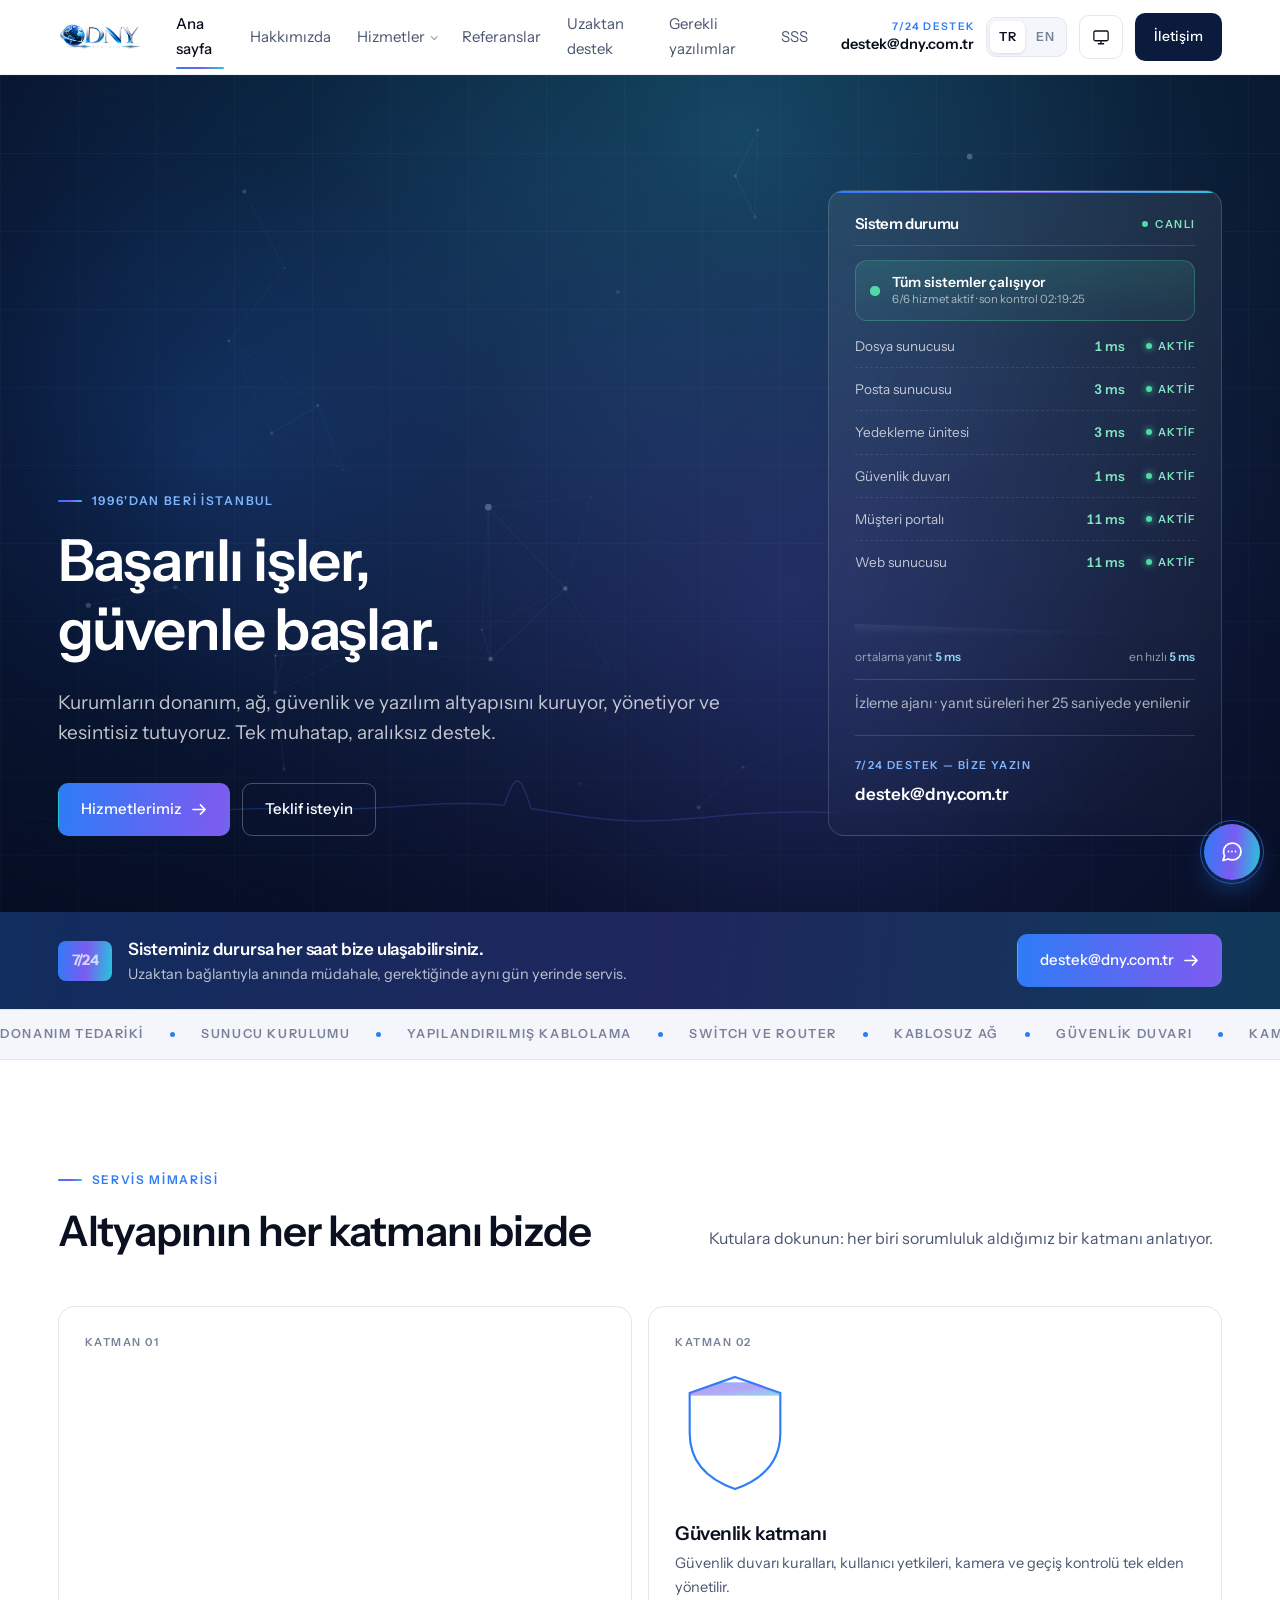
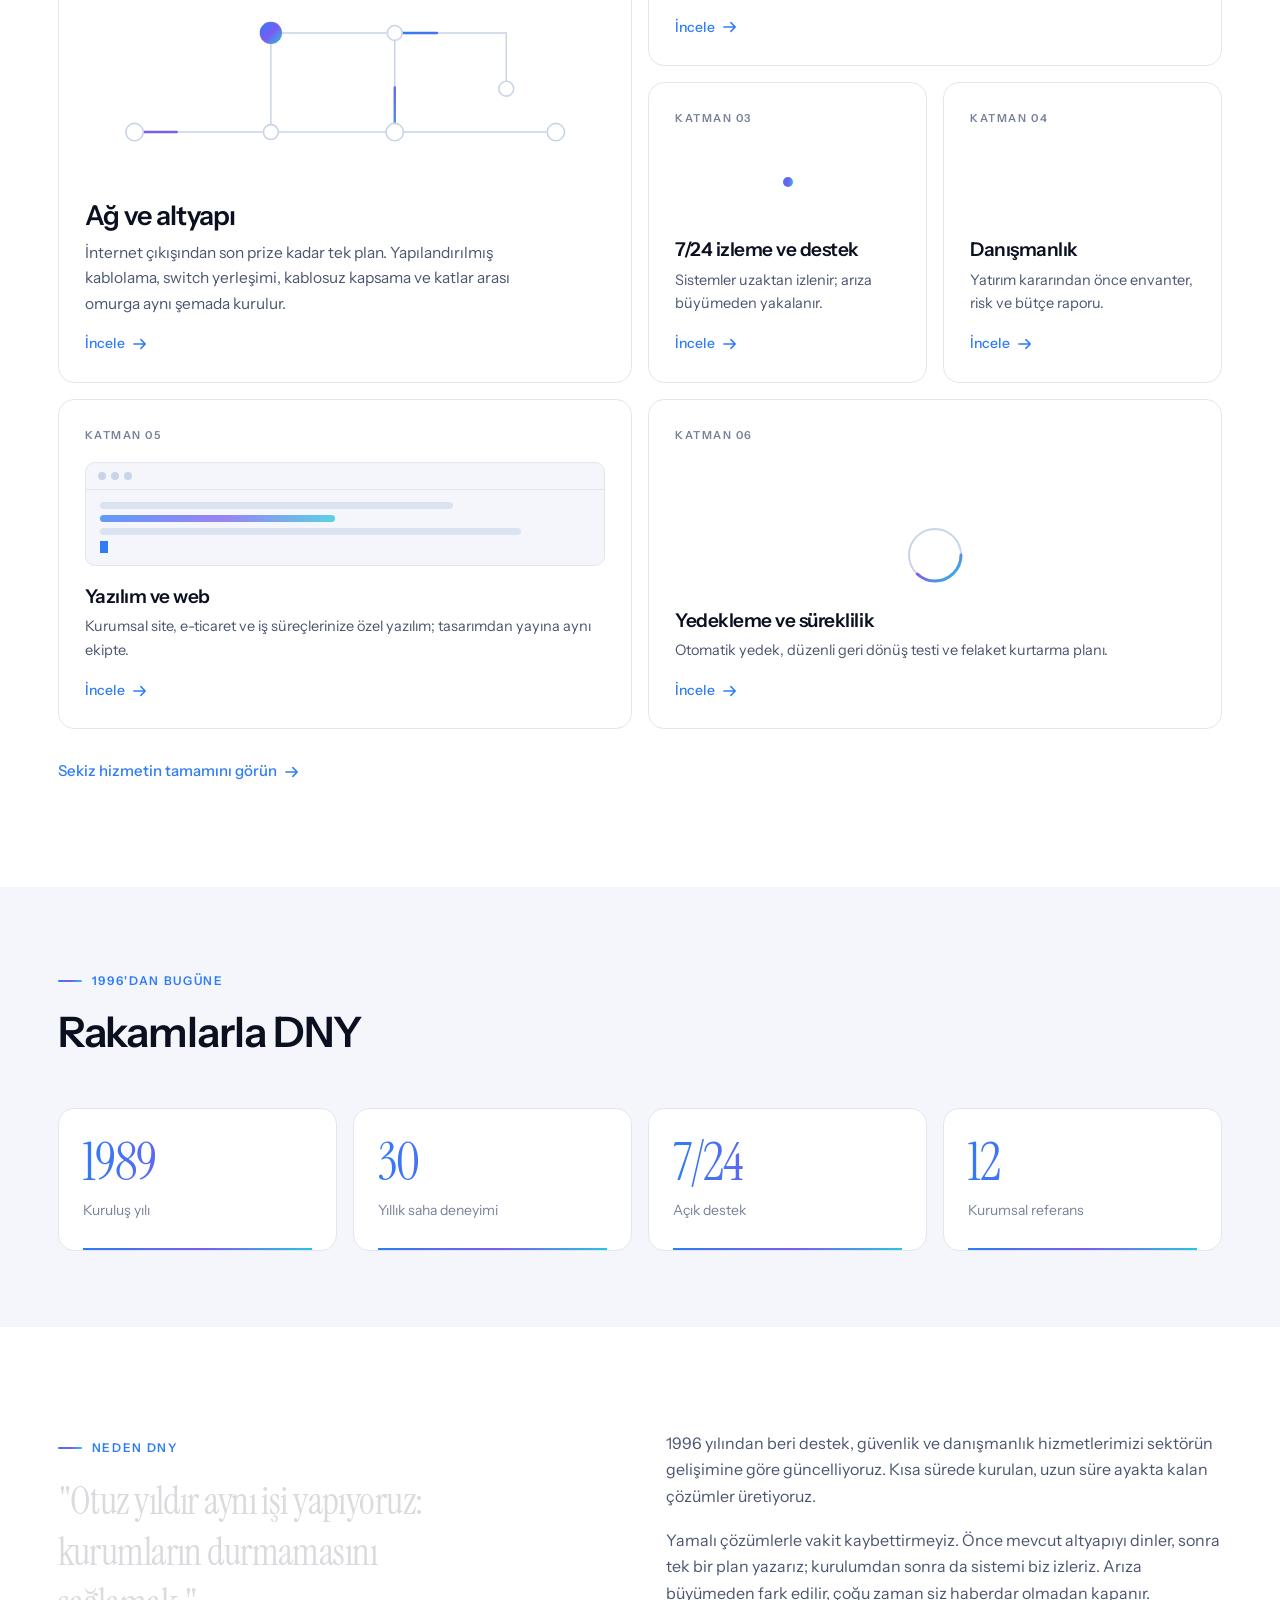
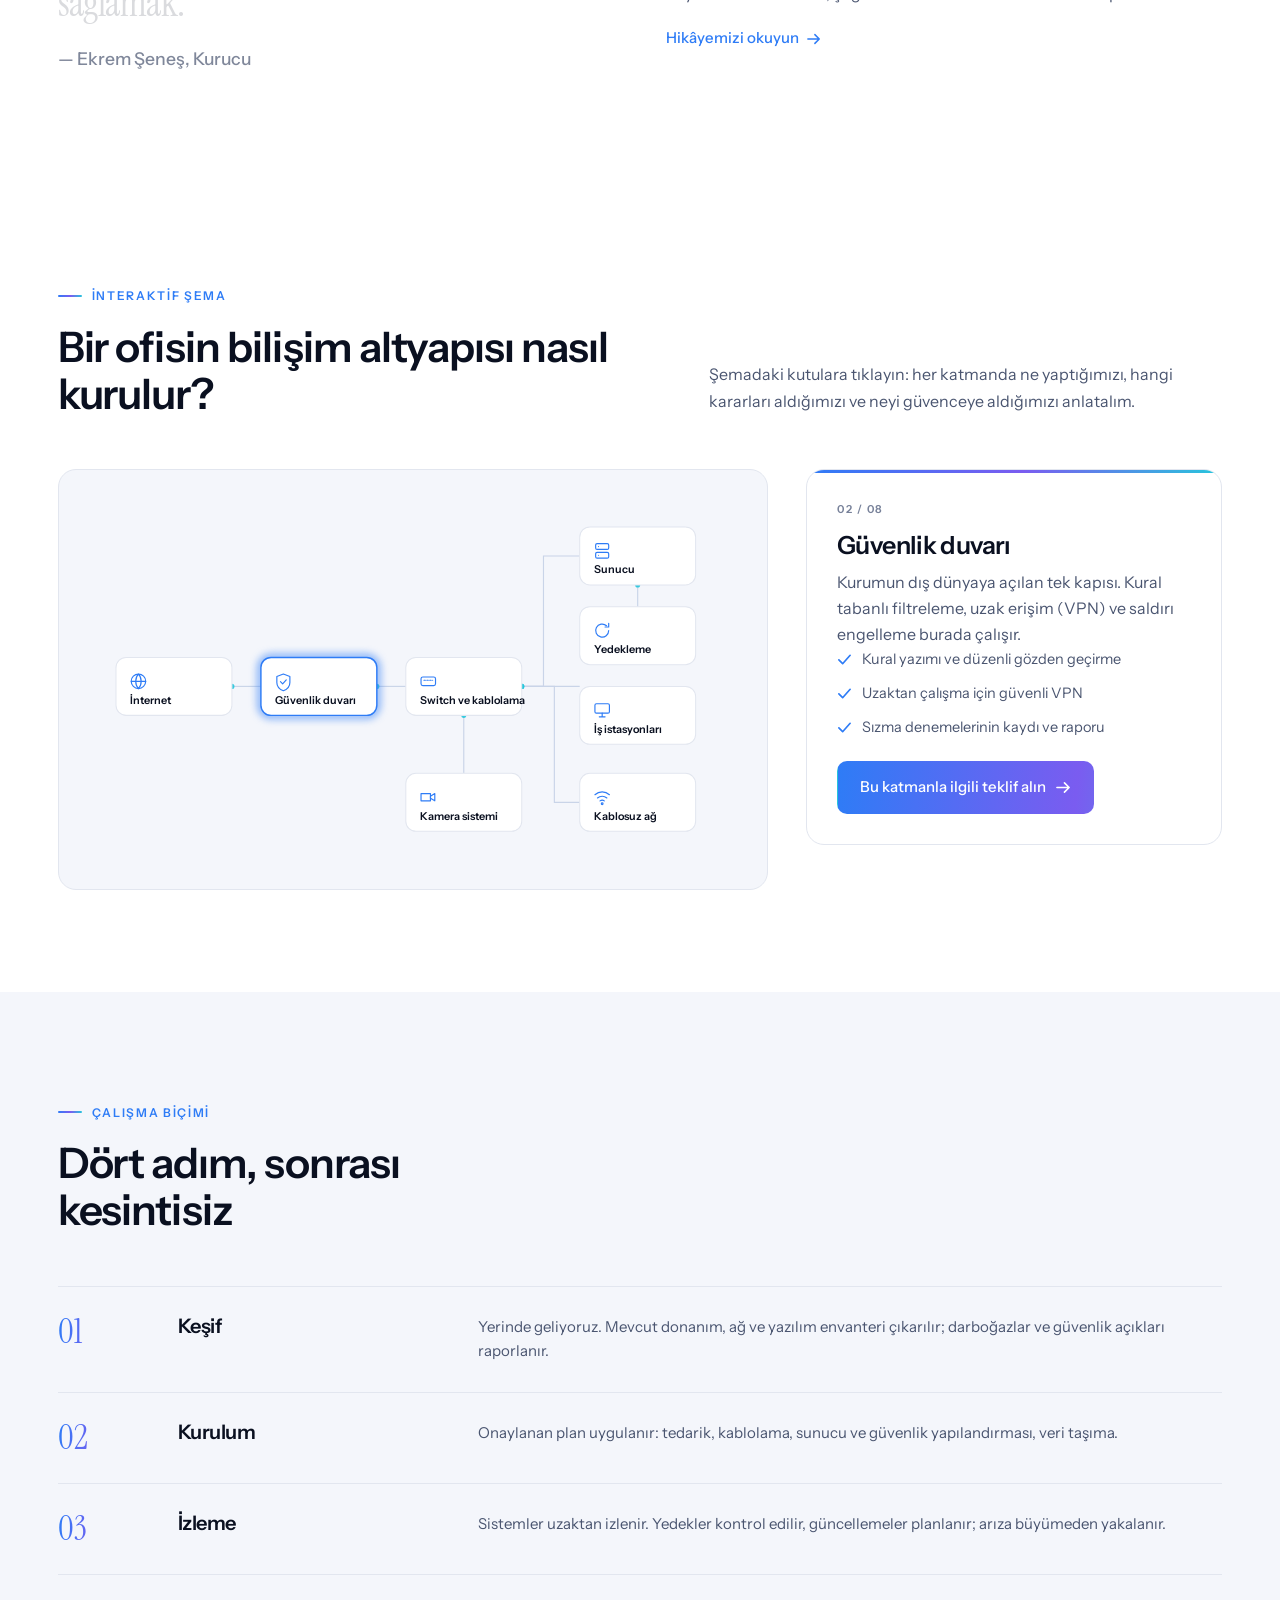
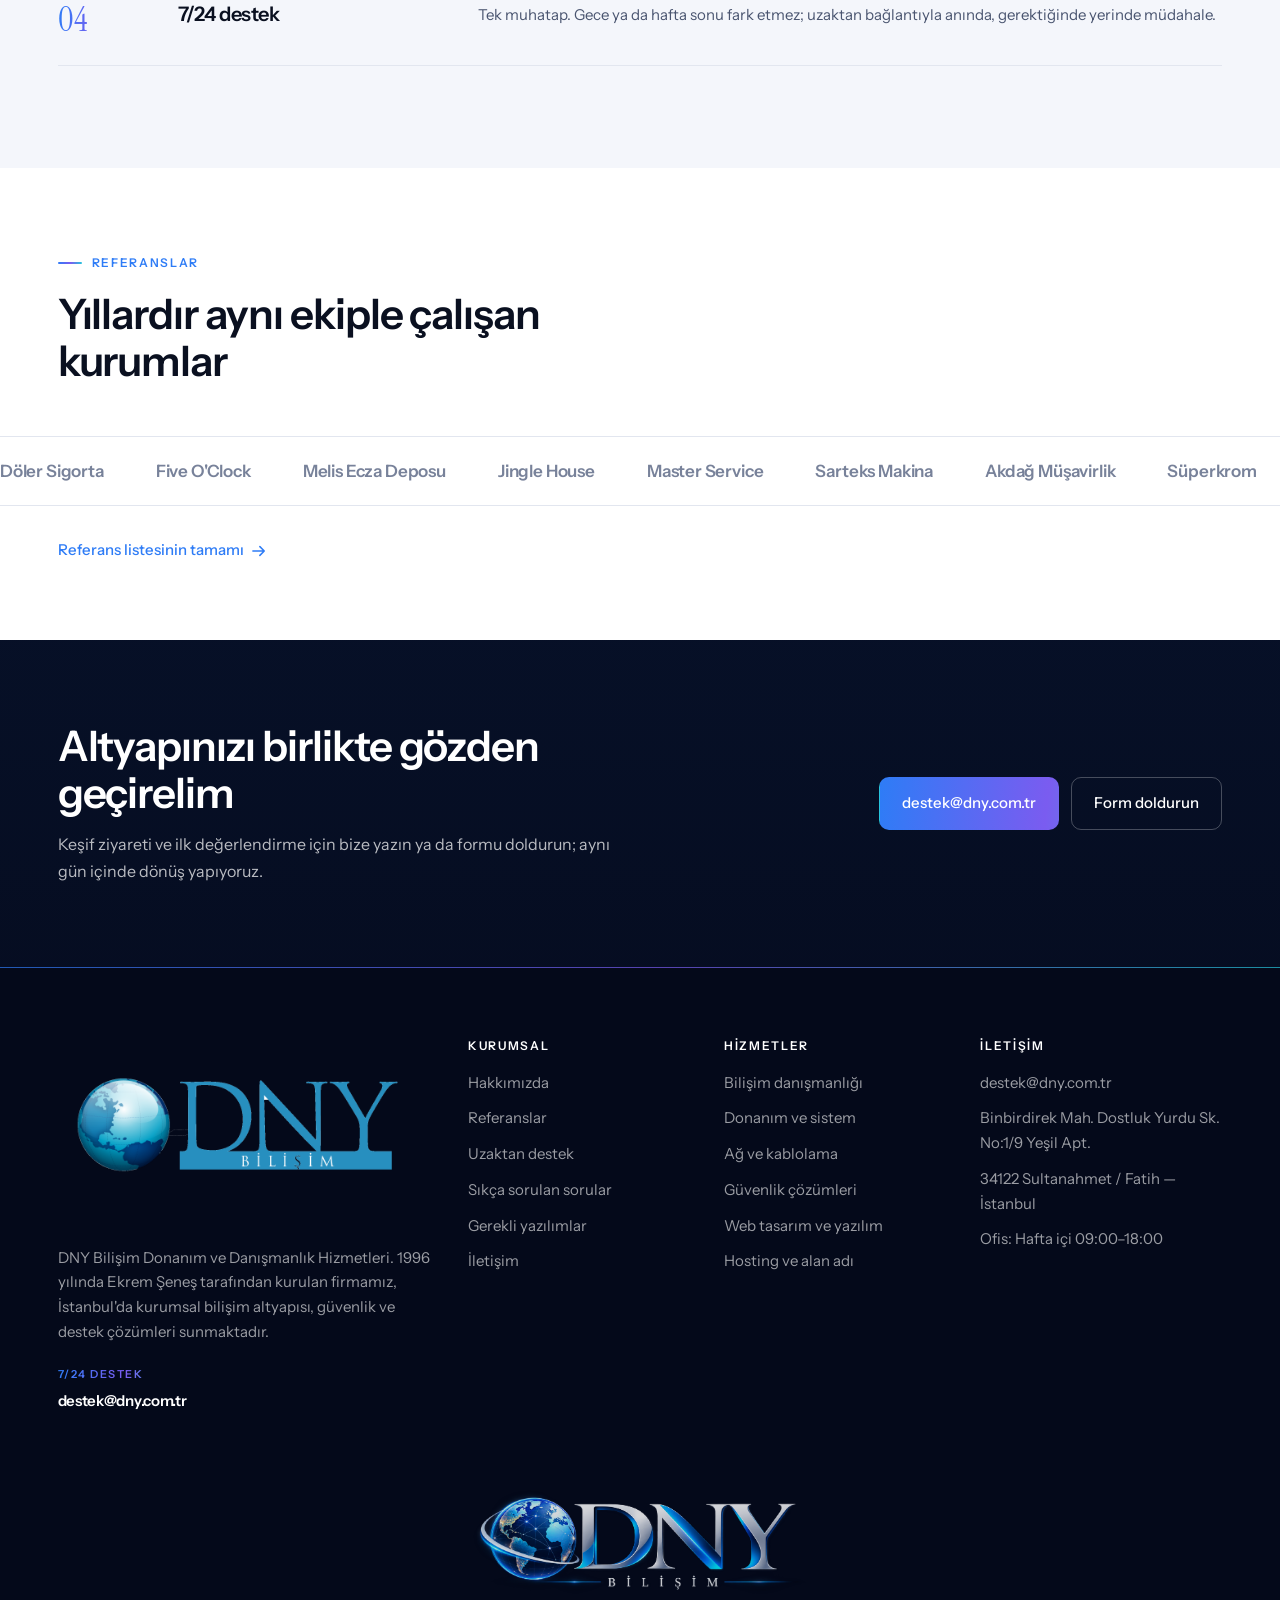
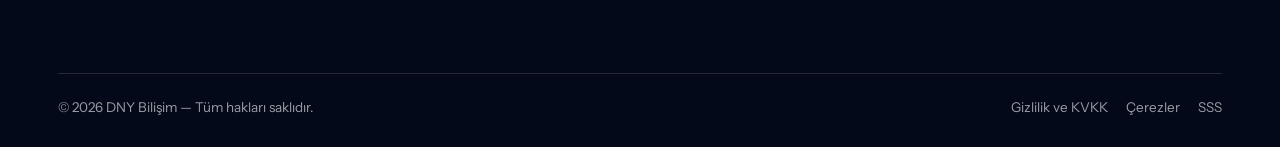
==== commit 3047fd5f: "v2.1" ====
--- a/index.html
+++ b/index.html
@@ -110,8 +110,9 @@
         </div>
       </span>
       <a href="referanslar.html">Referanslar</a>
-      <a href="uzak-destek.html">Uzak destek</a>
+      <a href="uzaktan-destek.html">Uzaktan destek</a>
       <a href="gerekli-yazilimlar.html">Gerekli yazılımlar</a>
+      <a href="sss.html">SSS</a>
     </nav>
     <div class="header__right">
       <a href="mailto:destek@dny.com.tr" class="header__mail"><span>7/24 destek</span>destek@dny.com.tr</a>
@@ -135,8 +136,9 @@
   <a class="drawer__link" href="hakkimizda.html">Hakkımızda <svg viewBox="0 0 16 16" fill="none"><path d="M1 8h13M9 3l5 5-5 5" stroke="currentColor" stroke-width="1.6" stroke-linecap="round" stroke-linejoin="round"/></svg></a>
   <a class="drawer__link" href="hizmetler.html">Hizmetler <svg viewBox="0 0 16 16" fill="none"><path d="M1 8h13M9 3l5 5-5 5" stroke="currentColor" stroke-width="1.6" stroke-linecap="round" stroke-linejoin="round"/></svg></a>
   <a class="drawer__link" href="referanslar.html">Referanslar <svg viewBox="0 0 16 16" fill="none"><path d="M1 8h13M9 3l5 5-5 5" stroke="currentColor" stroke-width="1.6" stroke-linecap="round" stroke-linejoin="round"/></svg></a>
-  <a class="drawer__link" href="uzak-destek.html">Uzak destek <svg viewBox="0 0 16 16" fill="none"><path d="M1 8h13M9 3l5 5-5 5" stroke="currentColor" stroke-width="1.6" stroke-linecap="round" stroke-linejoin="round"/></svg></a>
+  <a class="drawer__link" href="uzaktan-destek.html">Uzaktan destek <svg viewBox="0 0 16 16" fill="none"><path d="M1 8h13M9 3l5 5-5 5" stroke="currentColor" stroke-width="1.6" stroke-linecap="round" stroke-linejoin="round"/></svg></a>
   <a class="drawer__link" href="gerekli-yazilimlar.html">Gerekli yazılımlar <svg viewBox="0 0 16 16" fill="none"><path d="M1 8h13M9 3l5 5-5 5" stroke="currentColor" stroke-width="1.6" stroke-linecap="round" stroke-linejoin="round"/></svg></a>
+  <a class="drawer__link" href="sss.html">Sıkça sorulan sorular <svg viewBox="0 0 16 16" fill="none"><path d="M1 8h13M9 3l5 5-5 5" stroke="currentColor" stroke-width="1.6" stroke-linecap="round" stroke-linejoin="round"/></svg></a>
   <a class="drawer__link" href="iletisim.html">İletişim <svg viewBox="0 0 16 16" fill="none"><path d="M1 8h13M9 3l5 5-5 5" stroke="currentColor" stroke-width="1.6" stroke-linecap="round" stroke-linejoin="round"/></svg></a>
   <div class="drawer__foot">
     <a href="mailto:destek@dny.com.tr" class="btn btn--grad">7/24 destek: destek@dny.com.tr</a>
@@ -180,9 +182,16 @@
             <h3>Sistem durumu</h3>
             <span class="status__live"><i></i>canlı</span>
           </div>
+          <div class="status__banner">
+            <span class="status__pulse" aria-hidden="true"></span>
+            <span class="status__banner-txt">
+              <b>Tüm sistemler çalışıyor</b>
+              <small><span class="up">0</span>/<span class="all">0</span> hizmet aktif · <span class="at">—</span></small>
+            </span>
+          </div>
           <div class="status__rows"></div>
           <canvas class="status__chart" aria-hidden="true"></canvas>
-          <p class="status__note">Ölçüm tarayıcınızdan yapılır, bu yüzden kendi bağlantı hızınızı da içerir.</p>
+          <p class="status__note">Yanıt süreleri her 25 saniyede yenilenir.</p>
           <hr>
           <a class="mail" href="mailto:destek@dny.com.tr"><small>7/24 destek — bize yazın</small>destek@dny.com.tr</a>
         </aside>
@@ -197,7 +206,7 @@
         <span class="support__badge">7/24</span>
         <span>
           <strong>Sisteminiz durursa her saat bize ulaşabilirsiniz.</strong>
-          <span>Uzak bağlantıyla anında müdahale, gerektiğinde aynı gün yerinde servis.</span>
+          <span>Uzaktan bağlantıyla anında müdahale, gerektiğinde aynı gün yerinde servis.</span>
         </span>
       </div>
       <a href="mailto:destek@dny.com.tr" class="btn btn--grad">destek@dny.com.tr
@@ -206,7 +215,7 @@
   </section>
 
   <div class="marquee marquee--tags" aria-hidden="true">
-    <div class="marquee__track"><span>donanım tedariki</span><span>sunucu kurulumu</span><span>yapılandırılmış kablolama</span><span>switch ve router</span><span>kablosuz ağ</span><span>güvenlik duvarı</span><span>kamera sistemleri</span><span>geçiş kontrol</span><span>7/24 teknik destek</span><span>uzak bağlantı</span><span>yerinde servis</span><span>web tasarım</span><span>e-ticaret</span><span>kurumsal e-posta</span><span>hosting</span><span>alan adı</span><span>yedekleme</span><span>felaket kurtarma</span><span>donanım tedariki</span><span>sunucu kurulumu</span><span>yapılandırılmış kablolama</span><span>switch ve router</span><span>kablosuz ağ</span><span>güvenlik duvarı</span><span>kamera sistemleri</span><span>geçiş kontrol</span><span>7/24 teknik destek</span><span>uzak bağlantı</span><span>yerinde servis</span><span>web tasarım</span><span>e-ticaret</span><span>kurumsal e-posta</span><span>hosting</span><span>alan adı</span><span>yedekleme</span><span>felaket kurtarma</span></div>
+    <div class="marquee__track"><span>donanım tedariki</span><span>sunucu kurulumu</span><span>yapılandırılmış kablolama</span><span>switch ve router</span><span>kablosuz ağ</span><span>güvenlik duvarı</span><span>kamera sistemleri</span><span>geçiş kontrol</span><span>7/24 teknik destek</span><span>uzaktan bağlantı</span><span>yerinde servis</span><span>web tasarım</span><span>e-ticaret</span><span>kurumsal e-posta</span><span>hosting</span><span>alan adı</span><span>yedekleme</span><span>felaket kurtarma</span><span>donanım tedariki</span><span>sunucu kurulumu</span><span>yapılandırılmış kablolama</span><span>switch ve router</span><span>kablosuz ağ</span><span>güvenlik duvarı</span><span>kamera sistemleri</span><span>geçiş kontrol</span><span>7/24 teknik destek</span><span>uzaktan bağlantı</span><span>yerinde servis</span><span>web tasarım</span><span>e-ticaret</span><span>kurumsal e-posta</span><span>hosting</span><span>alan adı</span><span>yedekleme</span><span>felaket kurtarma</span></div>
   </div>
 
   <!-- BENTO SERVİS MİMARİSİ -->
@@ -487,7 +496,7 @@
         <div class="step" data-reveal>
           <span class="step__n">04</span>
           <h3>7/24 destek</h3>
-          <p>Tek muhatap. Gece ya da hafta sonu fark etmez; uzak bağlantıyla anında, gerektiğinde yerinde müdahale.</p>
+          <p>Tek muhatap. Gece ya da hafta sonu fark etmez; uzaktan bağlantıyla anında, gerektiğinde yerinde müdahale.</p>
         </div>
       </div>
     </div>
@@ -517,7 +526,7 @@
 
   <!-- CTA -->
   <section class="cta on-dark" data-rail="İletişim">
-    <canvas class="aurora" aria-hidden="true"></canvas>
+    <canvas class="aurora" data-bg="flat" aria-hidden="true"></canvas>
     <div class="wrap cta__in">
       <div>
         <h2>Altyapınızı birlikte gözden geçirelim</h2>
@@ -546,7 +555,8 @@
         <ul>
           <li><a href="hakkimizda.html">Hakkımızda</a></li>
           <li><a href="referanslar.html">Referanslar</a></li>
-          <li><a href="uzak-destek.html">Uzak destek</a></li>
+          <li><a href="uzaktan-destek.html">Uzaktan destek</a></li>
+          <li><a href="sss.html">Sıkça sorulan sorular</a></li>
           <li><a href="gerekli-yazilimlar.html">Gerekli yazılımlar</a></li>
           <li><a href="iletisim.html">İletişim</a></li>
         </ul>
@@ -579,7 +589,7 @@
 
     <div class="footer__bar">
       <span>© <span data-year>2026</span> DNY Bilişim — Tüm hakları saklıdır.</span>
-      <span>7/24 Destek</span>
+      <span class="footer__yasal"><a href="gizlilik.html">Gizlilik ve KVKK</a><a href="cerez.html">Çerezler</a><a href="sss.html">SSS</a></span>
     </div>
   </div>
 </footer>
@@ -592,7 +602,10 @@
 
 <script src="assets/i18n.js"></script>
 <script src="assets/status.js"></script>
+<!-- SUNUM İÇİN ÖRNEK VERİ — yayına alırken bu satırı silin -->
+<script src="assets/durum-demo.js"></script>
 <script src="assets/main.js"></script>
+<script src="assets/shader-bg.js"></script>
 <script src="assets/assistant.js"></script>
 </body>
 </html>
--- a/assets/style.css
+++ b/assets/style.css
@@ -1237,3 +1237,146 @@
 .megamenu .all{grid-column:span 2;margin-top:6px;padding-top:12px;border-top:1px solid var(--line-soft);
   flex-direction:row;align-items:center;justify-content:space-between;color:var(--accent);font-weight:600}
 .megamenu .all svg{width:14px;height:14px}
+
+/* durum paneli — hizmet odaklı görünüm */
+.status__banner{display:flex;align-items:center;gap:12px;margin:14px 0 4px;padding:12px 14px;
+  border-radius:12px;border:1px solid rgba(79,217,168,.28);
+  background:linear-gradient(180deg,rgba(79,217,168,.14),rgba(79,217,168,.05))}
+.status__banner.is-warn{border-color:rgba(255,194,75,.32);
+  background:linear-gradient(180deg,rgba(255,194,75,.14),rgba(255,194,75,.05))}
+.status__pulse{position:relative;width:10px;height:10px;border-radius:50%;flex:none;background:#4FD9A8}
+.status__banner.is-warn .status__pulse{background:#FFC24B}
+.status__pulse::after{content:'';position:absolute;inset:0;border-radius:50%;background:inherit;
+  animation:stPulse 2.2s ease-out infinite}
+@keyframes stPulse{0%{transform:scale(1);opacity:.7}100%{transform:scale(3.2);opacity:0}}
+.status__banner-txt{min-width:0;line-height:1.35}
+.status__banner-txt b{display:block;font-size:14px;color:#fff;font-weight:600}
+.status__banner-txt small{display:block;font-size:11.5px;color:rgba(255,255,255,.6)}
+.status__row .st{display:inline-flex;align-items:center;gap:6px;font-size:11px;font-weight:600;
+  letter-spacing:.08em;text-transform:uppercase;color:#7FE3C0;min-width:58px;justify-content:flex-end}
+.status__row .st i{width:6px;height:6px;border-radius:50%;background:#4FD9A8;box-shadow:0 0 7px #4FD9A8;flex:none}
+.status__row .st.is-down{color:#FF9B9B}
+.status__row .st.is-down i{background:#FF7A7A;box-shadow:0 0 7px #FF7A7A}
+.status__row .st.is-wait{color:rgba(255,255,255,.4)}
+.status__row .st.is-wait i{background:rgba(255,255,255,.3);box-shadow:none}
+@media(max-width:400px){.status__row .st span{display:none}.status__row .st{min-width:14px}}
+
+/* =========================================================
+   SIKÇA SORULAN SORULAR
+   ========================================================= */
+.faq{border-top:1px solid var(--line)}
+.faq__item{border-bottom:1px solid var(--line)}
+.faq__q{width:100%;display:flex;align-items:flex-start;gap:18px;background:none;border:0;
+  padding:24px 0;cursor:pointer;text-align:left}
+.faq__no{flex:none;width:34px;font-size:12.5px;font-weight:600;letter-spacing:.1em;
+  color:var(--text-soft);padding-top:4px}
+.faq__t{flex:1;min-width:0;font-size:clamp(16.5px,1.9vw,20px);font-weight:600;color:var(--ink);
+  letter-spacing:-.02em;line-height:1.35;transition:color .25s}
+.faq__q:hover .faq__t{color:var(--accent)}
+.faq__sign{flex:none;width:34px;height:34px;border-radius:50%;border:1px solid var(--line);
+  display:grid;place-content:center;color:var(--accent);margin-top:-2px;
+  transition:background .3s,border-color .3s,color .3s}
+.faq__sign svg{width:13px;height:13px;transition:transform .4s var(--ease)}
+.faq__q:hover .faq__sign{background:var(--grad);border-color:transparent;color:#fff}
+.faq__item.is-open .faq__sign svg{transform:rotate(45deg)}
+.faq__a{height:0;overflow:hidden;transition:height .42s var(--ease)}
+.faq__a-in{padding:0 0 26px 52px;max-width:74ch}
+.faq__a p{font-size:15.5px;line-height:1.75}
+@media(max-width:640px){
+  .faq__q{gap:12px;padding:20px 0}
+  .faq__no{width:24px;font-size:11.5px}
+  .faq__a-in{padding-left:36px;padding-bottom:22px}
+  .faq__sign{width:30px;height:30px}
+}
+
+
+/* asistan — yazarken canlı öneri */
+.asst__sugg{display:none;flex-direction:column;gap:4px;padding:0 16px 10px}
+.asst__sugg.is-on{display:flex}
+.asst__sugg button{text-align:left;font-size:13px;line-height:1.45;padding:9px 12px;border-radius:10px;
+  border:1px solid var(--line);background:var(--bg-2);color:var(--text);cursor:pointer;
+  transition:border-color .2s,color .2s}
+.asst__sugg button:hover{border-color:var(--accent);color:var(--accent)}
+
+/* asistan — ilgili konular, sihirbaz seçenekleri, acil uyarı */
+.asst__rel{display:flex;flex-wrap:wrap;gap:6px;align-items:center;justify-self:start;max-width:92%}
+.asst__rel > span{width:100%;font-size:11px;font-weight:600;letter-spacing:.1em;text-transform:uppercase;
+  color:var(--text-soft);margin:2px 0 2px}
+.asst__rel button{font-size:12.5px;line-height:1.4;text-align:left;padding:8px 12px;border-radius:100px;
+  border:1px dashed var(--line);background:transparent;color:var(--text);cursor:pointer;
+  transition:border-color .25s,color .25s,background .25s}
+.asst__rel button:hover{border-style:solid;border-color:var(--accent);color:var(--accent);background:var(--bg-2)}
+.asst__rel.is-wiz button{border-style:solid;background:var(--bg-2)}
+.asst__urgent{display:block;margin-bottom:8px;padding:8px 11px;border-radius:9px;font-size:13px;
+  background:rgba(255,194,75,.14);border:1px solid rgba(255,194,75,.35);color:var(--ink);font-weight:600}
+[data-theme="dark"] .asst__urgent{color:#FFD98A}
+.asst__note{letter-spacing:.01em}
+
+/* harita — onaya bağlı yükleme (üçüncü tarafa veri gitmesin) */
+.map--onay{display:grid;place-items:center;background:var(--bg-2);position:relative;overflow:hidden}
+.map--onay::before{content:'';position:absolute;inset:0;opacity:.5;
+  background-image:linear-gradient(var(--line) 1px,transparent 1px),
+                   linear-gradient(90deg,var(--line) 1px,transparent 1px);
+  background-size:38px 38px;
+  mask-image:radial-gradient(70% 70% at 50% 50%,#000,transparent 80%);
+  -webkit-mask-image:radial-gradient(70% 70% at 50% 50%,#000,transparent 80%)}
+.map__ask{position:relative;z-index:2;display:grid;justify-items:center;gap:10px;
+  text-align:center;padding:26px;max-width:400px}
+.map__ask svg{width:30px;height:30px;color:var(--accent)}
+.map__ask b{font-size:16px;color:var(--ink);font-weight:600}
+.map__ask span{font-size:13px;line-height:1.6;color:var(--text-soft)}
+.map__ask .btn{margin-top:4px}
+.map__ask a{font-size:13px;color:var(--accent);text-decoration:underline;text-underline-offset:3px}
+.map--yuklendi .map__ask{display:none}
+.map--onay iframe{position:absolute;inset:0;width:100%;height:100%;border:0}
+
+/* =========================================================
+   YASAL SAYFALAR (gizlilik, çerez)
+   ========================================================= */
+.yasal{display:grid;gap:clamp(28px,4vw,56px)}
+@media(min-width:960px){.yasal{grid-template-columns:minmax(210px,250px) minmax(0,1fr);align-items:start}}
+.yasal__nav{position:sticky;top:100px;border:1px solid var(--line);border-radius:14px;
+  padding:20px;background:var(--bg-2)}
+@media(max-width:959px){.yasal__nav{position:static}}
+.yasal__nav b{display:block;font-size:11.5px;font-weight:600;letter-spacing:.14em;
+  text-transform:uppercase;color:var(--text-soft);margin-bottom:12px}
+.yasal__nav ul{margin:0;padding:0;list-style:none;display:grid;gap:2px;counter-reset:y}
+.yasal__nav a{display:block;padding:7px 0;font-size:14px;color:var(--text);
+  border-bottom:1px solid var(--line-soft);transition:color .2s,padding-left .25s}
+.yasal__nav li:last-child a{border-bottom:0}
+.yasal__nav a:hover{color:var(--accent);padding-left:5px}
+.yasal__govde{display:grid;gap:clamp(30px,4vw,46px);max-width:74ch}
+.yasal__blok h2{font-size:clamp(20px,2.3vw,26px);margin-bottom:14px;scroll-margin-top:110px}
+.yasal__blok h3{font-size:16px;margin:20px 0 8px}
+.yasal__blok p{font-size:15.5px;line-height:1.75;margin-bottom:12px}
+.yasal__blok ul{margin:0 0 14px;padding-left:20px;display:grid;gap:9px;font-size:15.5px;line-height:1.7}
+.yasal__blok li::marker{color:var(--accent)}
+.yasal__blok a{color:var(--accent);text-decoration:underline;text-underline-offset:3px}
+.doldur{background:rgba(255,194,75,.18);border-bottom:1px dashed rgba(255,194,75,.7);
+  padding:1px 5px;border-radius:3px;color:var(--ink);font-weight:500}
+
+/* tablo */
+.tablo{border:1px solid var(--line);border-radius:14px;overflow-x:auto;background:var(--surface)}
+.tablo table{width:100%;border-collapse:collapse;min-width:640px;font-size:14.5px}
+.tablo th{text-align:left;padding:14px 16px;font-size:11.5px;font-weight:600;letter-spacing:.12em;
+  text-transform:uppercase;color:var(--text-soft);background:var(--bg-2);
+  border-bottom:1px solid var(--line);white-space:nowrap}
+.tablo td{padding:15px 16px;border-bottom:1px solid var(--line-soft);vertical-align:top;line-height:1.6}
+.tablo tr:last-child td{border-bottom:0}
+.tablo code{font-family:ui-monospace,"SF Mono",Menlo,monospace;font-size:13px;color:var(--accent);
+  background:var(--bg-2);padding:2px 7px;border-radius:5px;white-space:nowrap}
+.etiket{display:inline-block;font-size:11.5px;font-weight:600;padding:4px 10px;border-radius:100px;
+  background:var(--bg-2);border:1px solid var(--line);color:var(--text-soft);white-space:nowrap}
+
+.footer__yasal{display:flex;flex-wrap:wrap;gap:6px 18px}
+.footer__yasal a{font-size:13.5px}
+
+/* yasal sayfalar yalnızca Türkçedir; EN görünümde açıklama çıkar */
+.yasal__en{display:none}
+html[lang="en"] .yasal__en{display:block;max-width:var(--max);margin:0 auto;
+  padding:22px var(--gut);}
+html[lang="en"] .yasal__en > b{display:block;font-size:11.5px;font-weight:600;letter-spacing:.14em;
+  text-transform:uppercase;color:var(--accent);margin-bottom:8px}
+html[lang="en"] .yasal__en p{font-size:14.5px;line-height:1.7;color:var(--text-soft);max-width:70ch;
+  border-left:3px solid var(--accent);padding-left:16px}
+html[lang="en"] .yasal__en a{color:var(--accent);text-decoration:underline}
